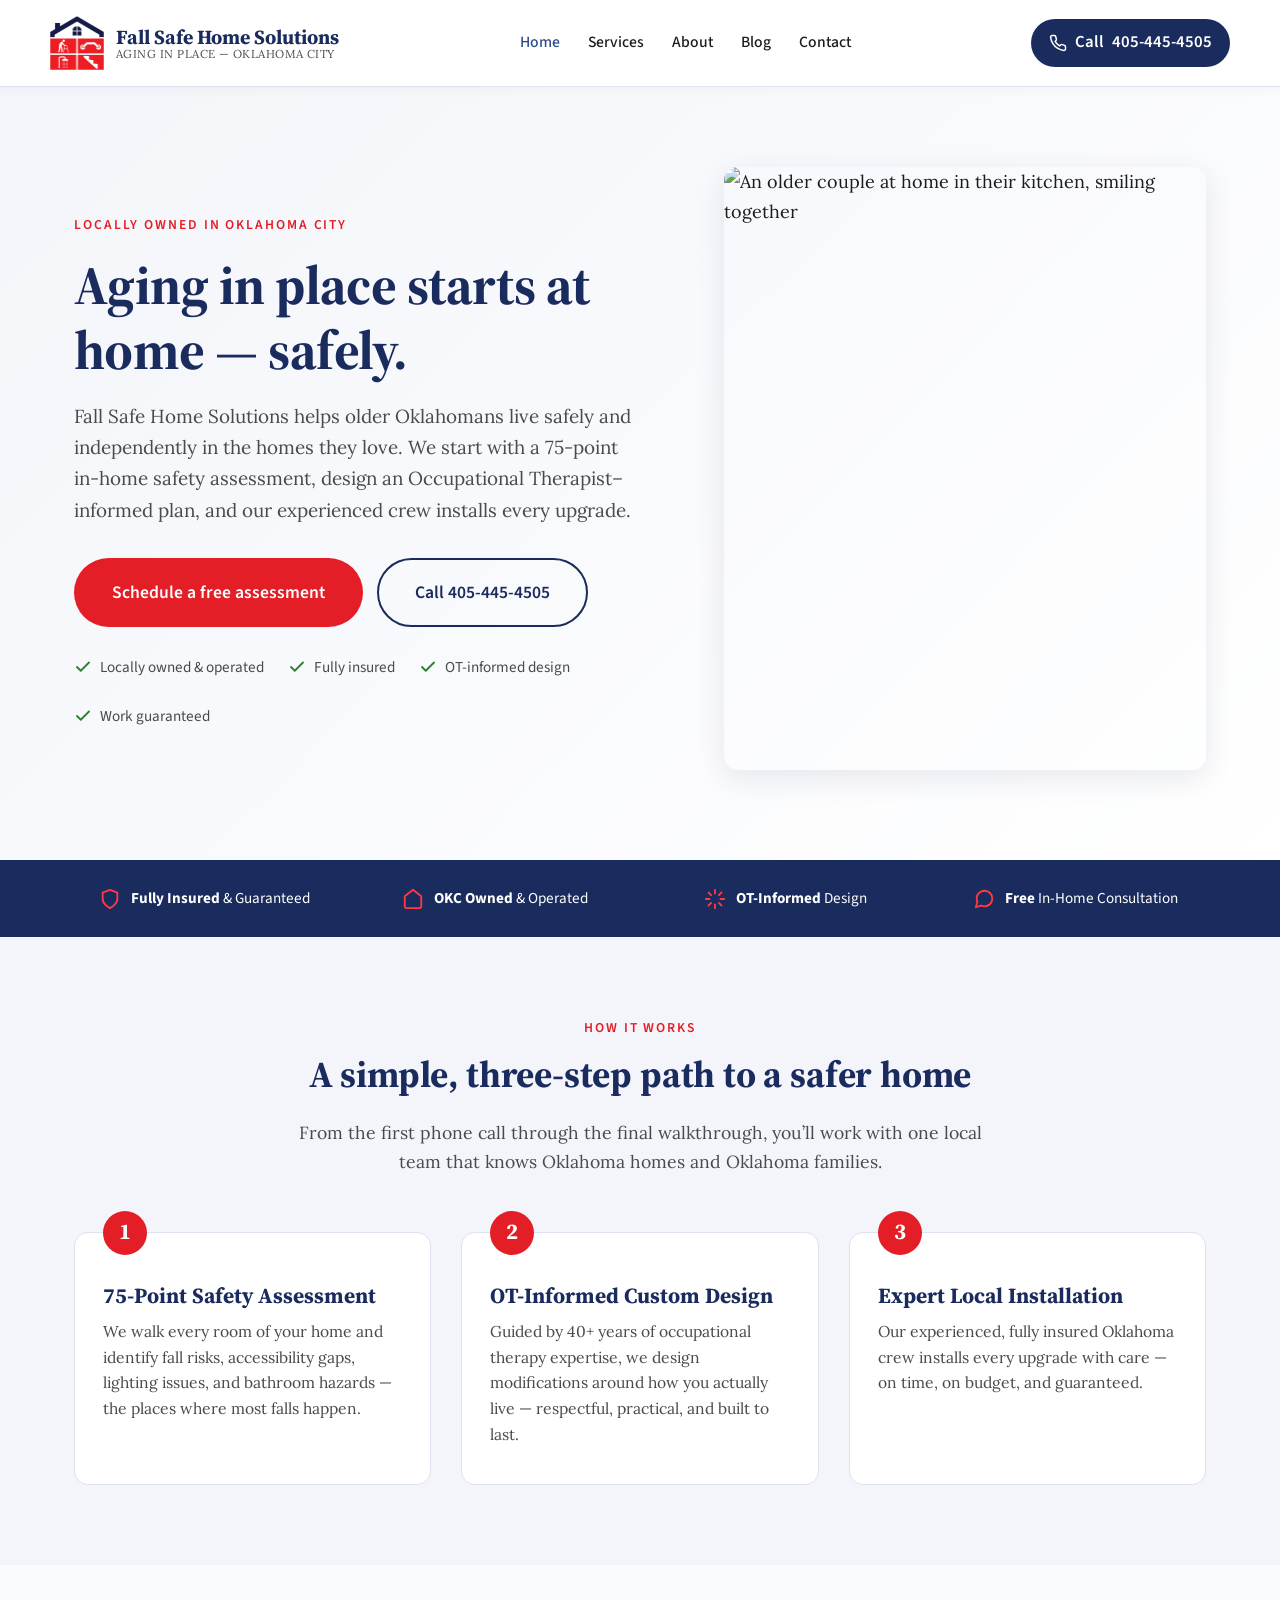
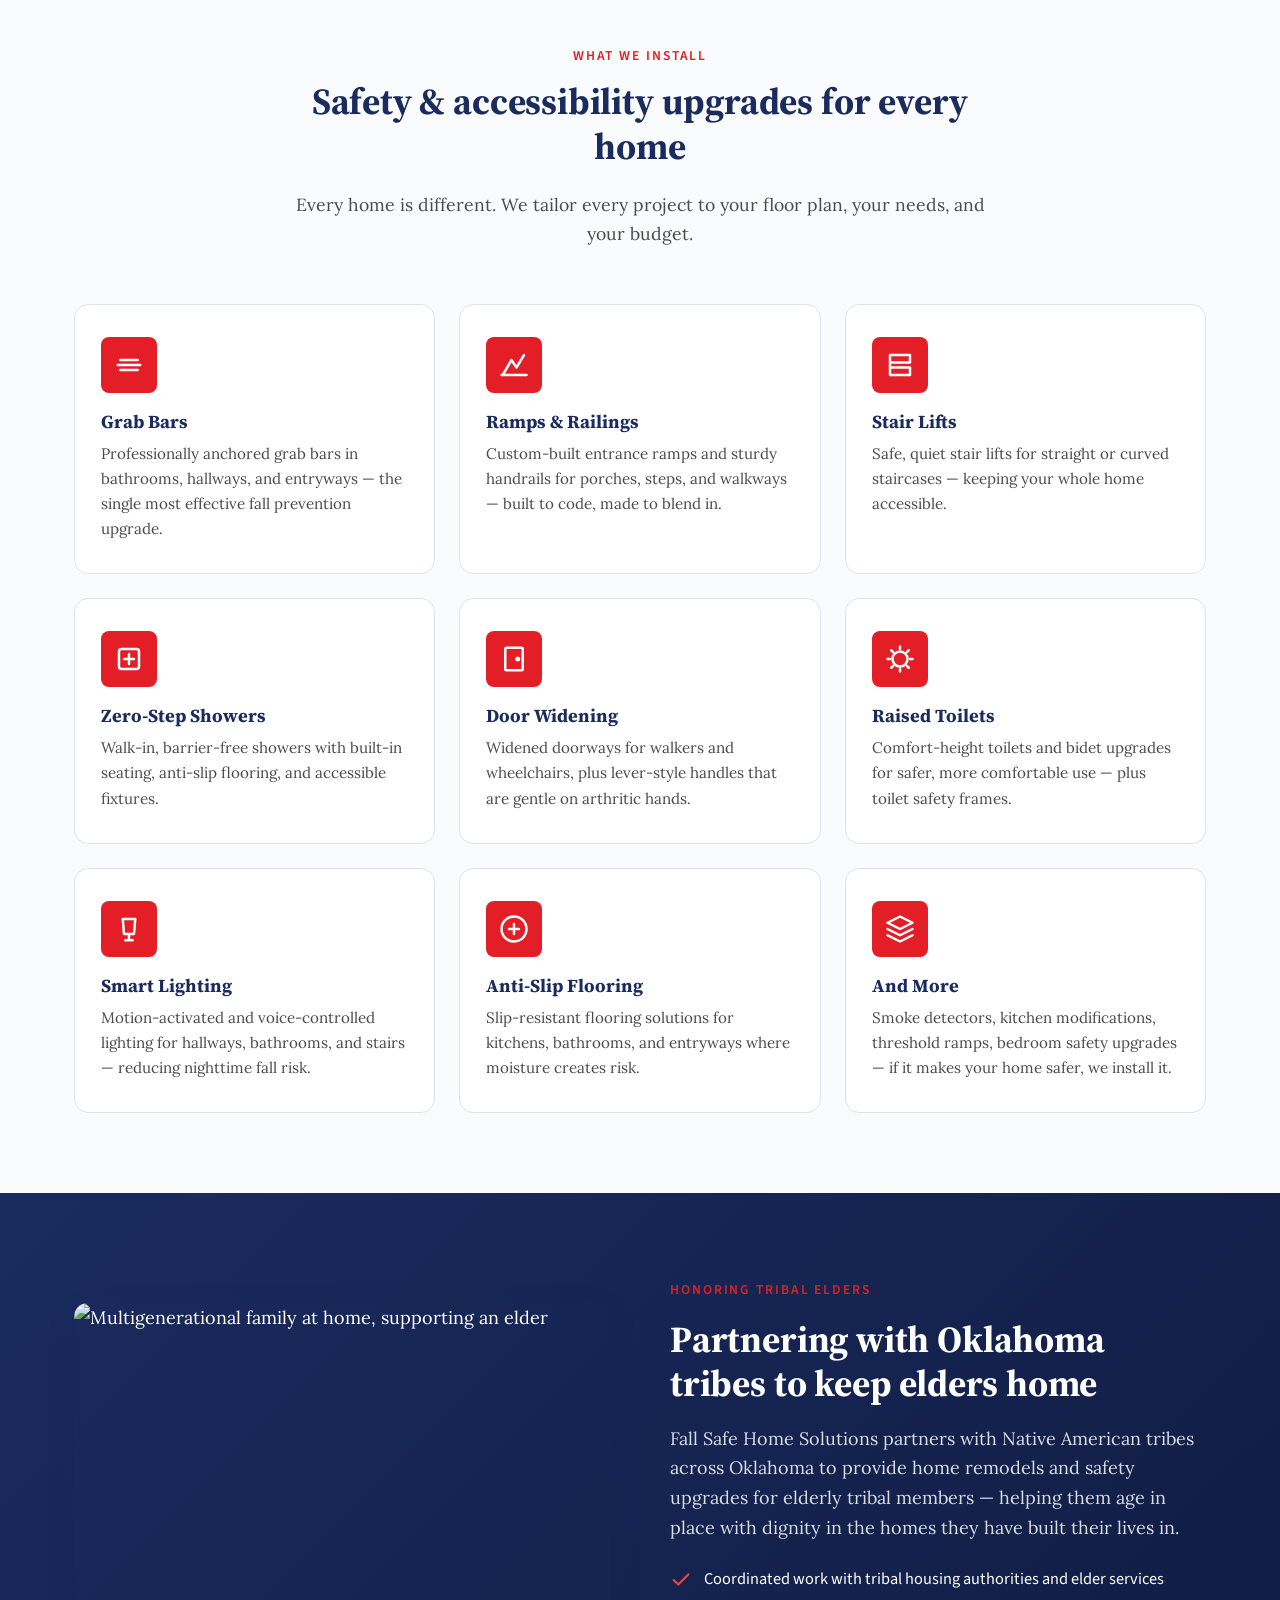
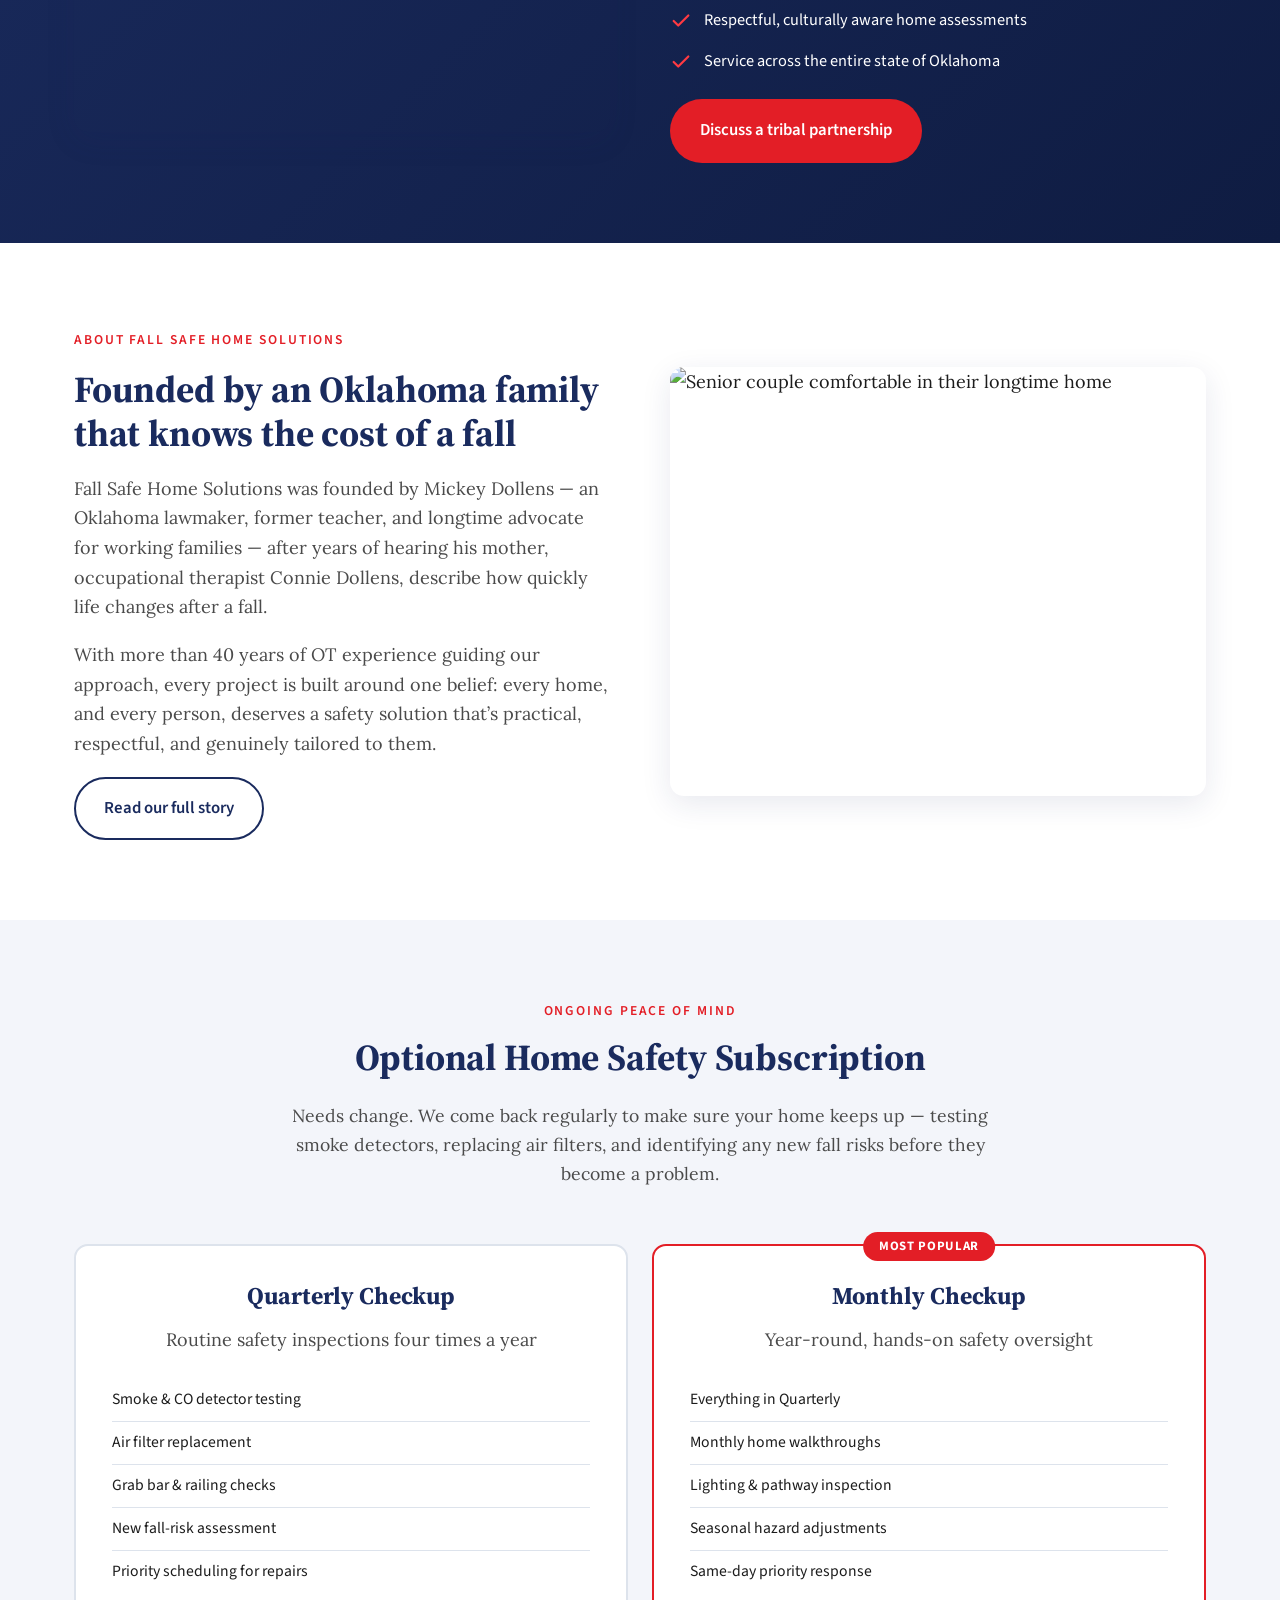
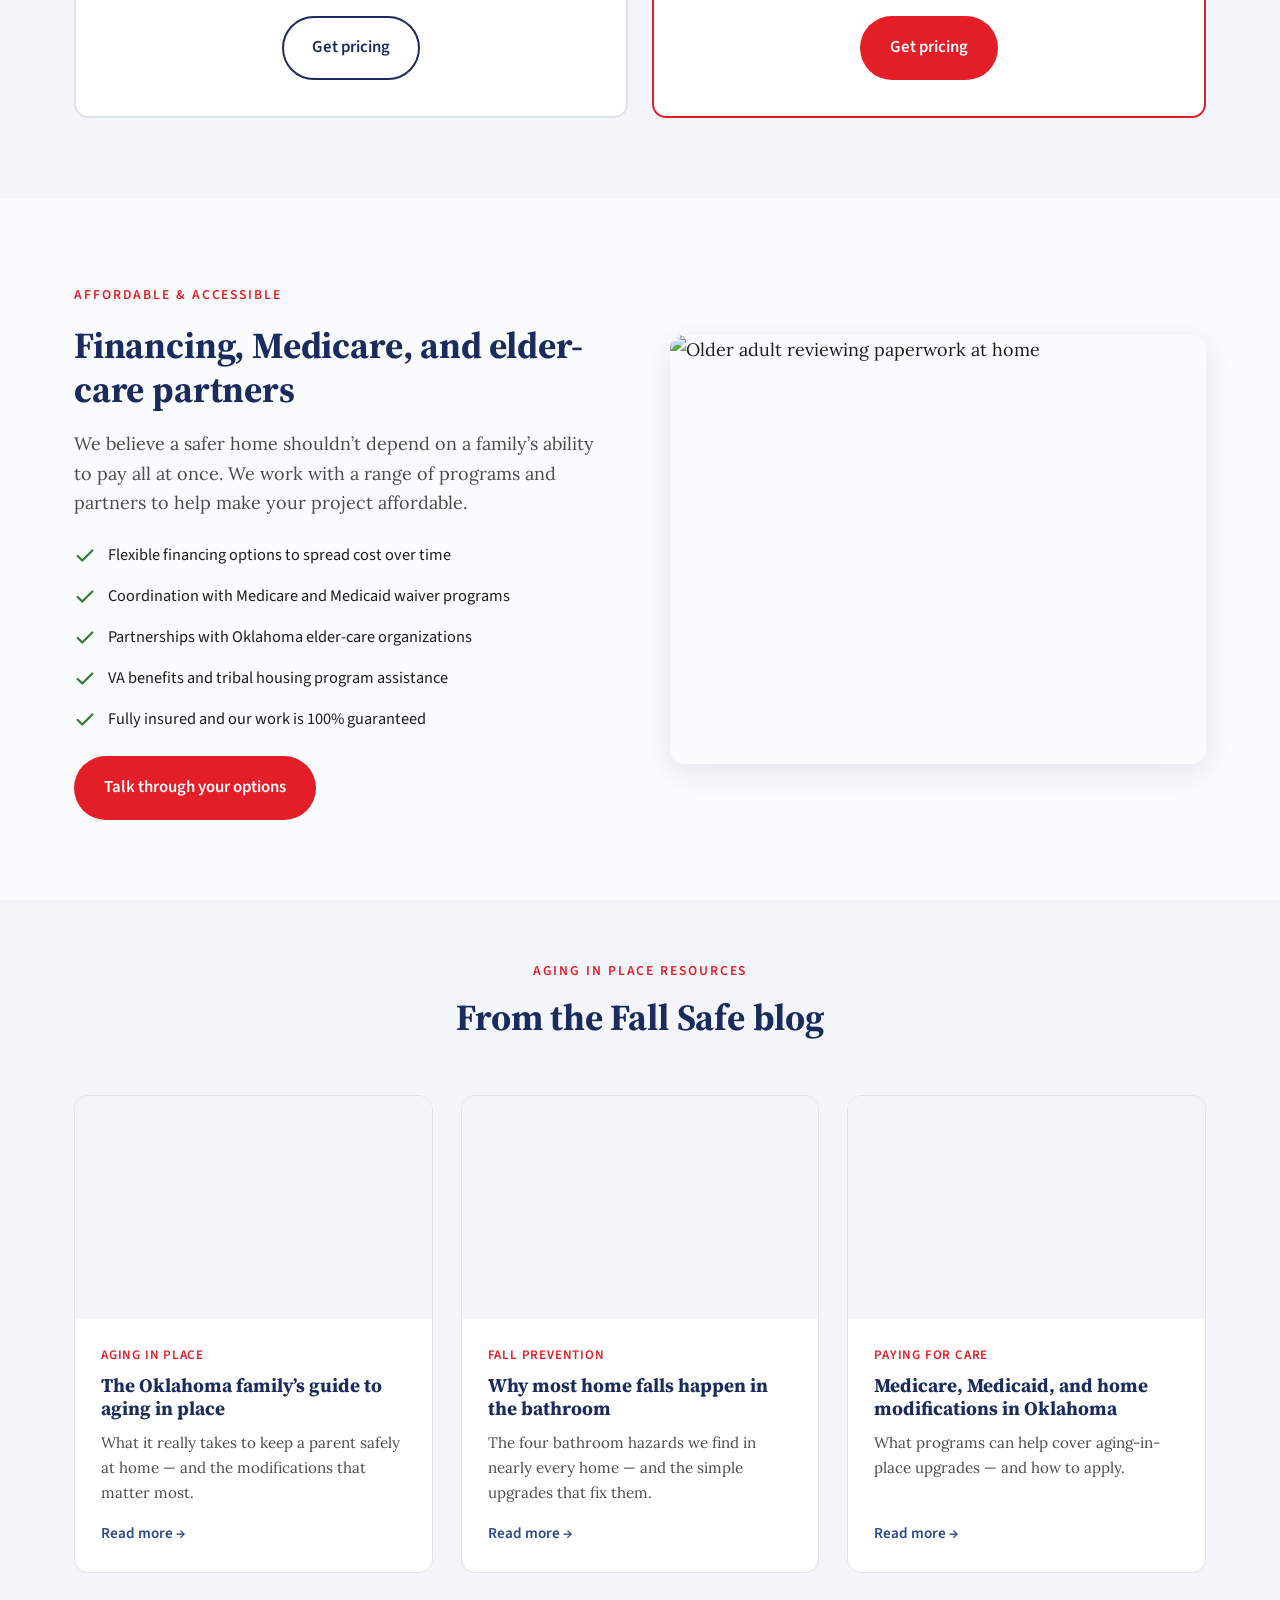
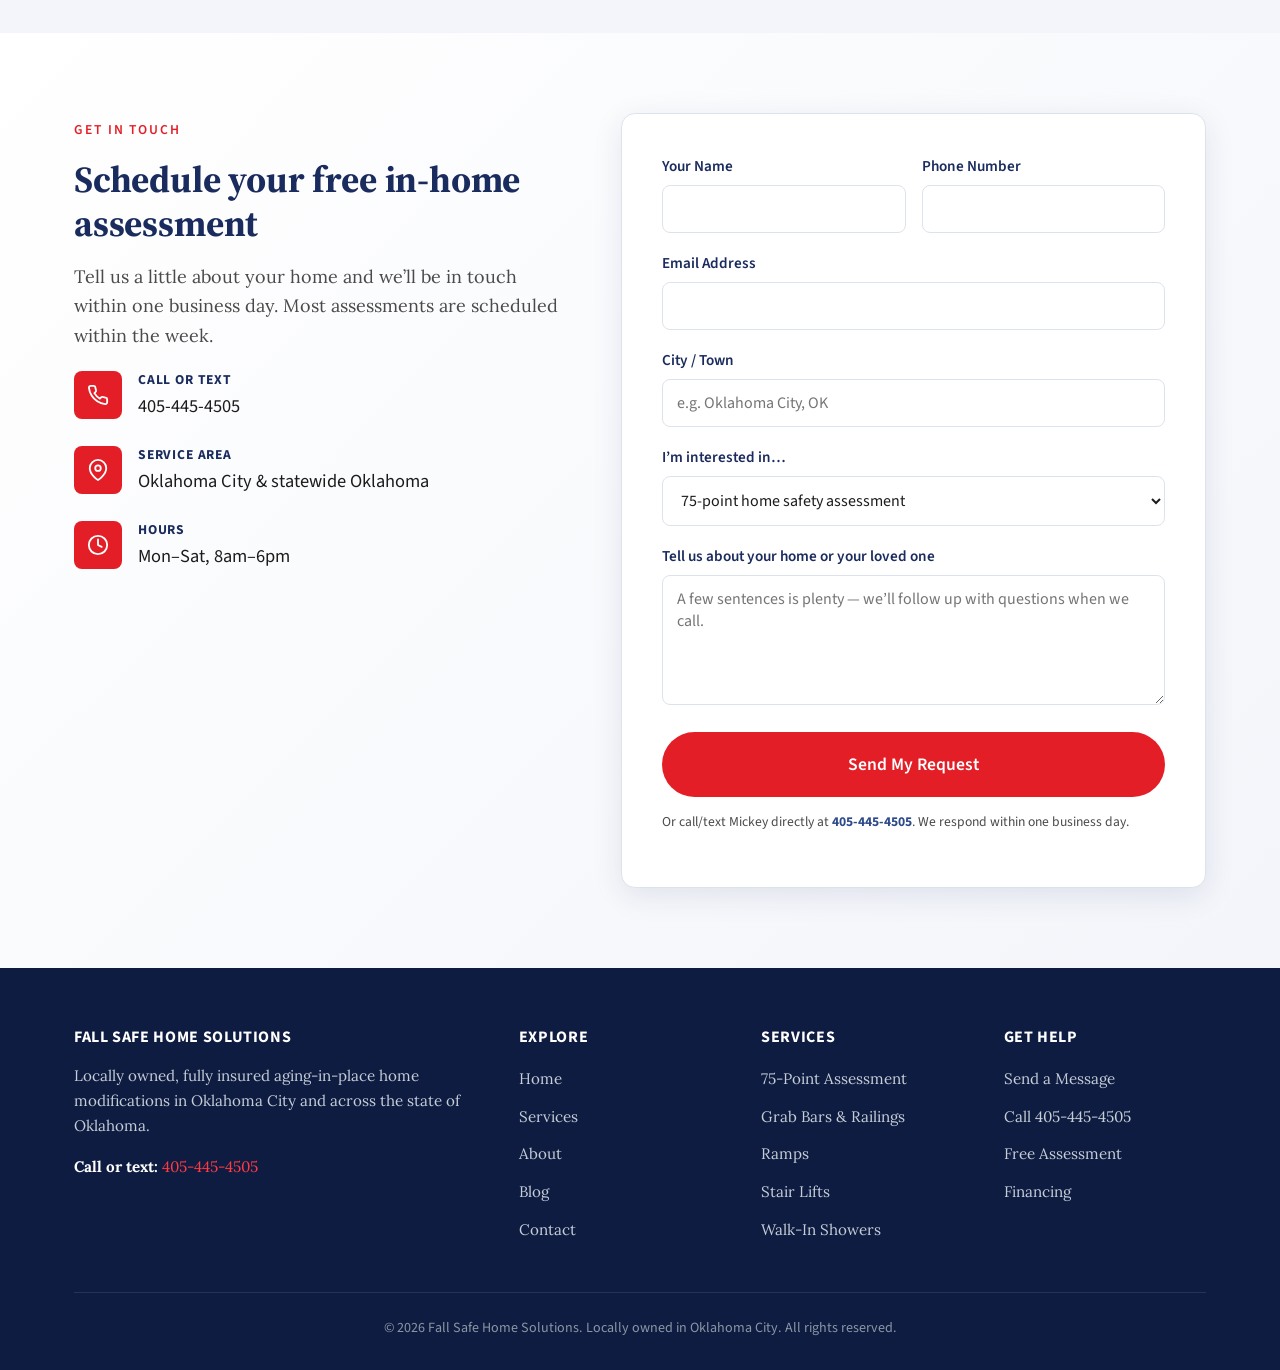
==== index.html @ 529b280f "Fix Home link navigation — use relative path so it works on GitHub Pages" ====
<!doctype html>
<html lang="en">
<head>
<meta charset="UTF-8" />
<meta name="viewport" content="width=device-width, initial-scale=1.0" />
<title>Fall Safe Home Solutions | Aging-in-Place Home Modifications in Oklahoma City</title>
<meta name="description" content="Locally owned, fully insured aging-in-place home modifications in Oklahoma City. 75-point safety assessments, OT-informed design, and expert installation of grab bars, ramps, stair lifts, and zero-step showers. Call 405-445-4505." />
<meta name="keywords" content="aging in place Oklahoma City, home modifications for seniors Oklahoma, fall prevention OKC, grab bars installation Oklahoma, accessibility remodeling, stair lift installation, zero-step shower, occupational therapist home assessment, senior home safety Oklahoma, tribal elder home modifications" />
<link rel="canonical" href="https://fallsafehomesolutions.com/" />

<!-- Open Graph -->
<meta property="og:type" content="website" />
<meta property="og:title" content="Fall Safe Home Solutions | Aging-in-Place Home Modifications in OKC" />
<meta property="og:description" content="Helping Oklahoma seniors live safely and independently in the homes they love. 75-point assessments, OT-informed design, expert installation. Call 405-445-4505." />
<meta property="og:url" content="https://fallsafehomesolutions.com/" />
<meta property="og:site_name" content="Fall Safe Home Solutions" />

<!-- Local Business schema for SEO -->
<script type="application/ld+json">
{
  "@context": "https://schema.org",
  "@type": "HomeAndConstructionBusiness",
  "name": "Fall Safe Home Solutions",
  "description": "Aging-in-place home modification and fall prevention specialists serving Oklahoma City and the entire state of Oklahoma. Locally owned and fully insured.",
  "url": "https://fallsafehomesolutions.com",
  "telephone": "+1-405-445-4505",
  "address": {
    "@type": "PostalAddress",
    "addressLocality": "Oklahoma City",
    "addressRegion": "OK",
    "addressCountry": "US"
  },
  "areaServed": {
    "@type": "State",
    "name": "Oklahoma"
  },
  "founder": {
    "@type": "Person",
    "name": "Mickey Dollens"
  },
  "priceRange": "$$",
  "serviceType": [
    "Aging-in-Place Home Modifications",
    "Fall Prevention",
    "Grab Bar Installation",
    "Wheelchair Ramps",
    "Stair Lift Installation",
    "Zero-Step Showers",
    "Door Widening",
    "Smart Home Lighting"
  ]
}
</script>

<link rel="preconnect" href="https://fonts.googleapis.com" />
<link rel="preconnect" href="https://fonts.gstatic.com" crossorigin />
<link href="https://fonts.googleapis.com/css2?family=Lora:wght@400;500;600&family=Source+Sans+3:wght@400;500;600;700&family=Source+Serif+4:wght@600;700&display=swap" rel="stylesheet" />
<link rel="stylesheet" href="styles.css" />
</head>
<body>
<a href="#main" class="skip-link">Skip to main content</a>

<!-- ============ HEADER ============ -->
<header class="site-header">
  <div class="container header-inner">
    <a href="index.html" class="logo" aria-label="Fall Safe Home Solutions home">
      <span class="logo-mark" aria-hidden="true">
        <img src="images/logo-mark.png" alt="Fall Safe Home Solutions" width="48" height="48">
      </span>
      <span class="logo-text">
        Fall Safe Home Solutions
        <small>Aging in Place &mdash; Oklahoma City</small>
      </span>
    </a>

    <button class="nav-toggle" aria-label="Open menu" aria-expanded="false">
      <span></span><span></span><span></span>
    </button>

    <nav class="main-nav" aria-label="Primary">
      <a href="index.html" class="active">Home</a>
      <a href="services.html">Services</a>
      <a href="about.html">About</a>
      <a href="blog.html">Blog</a>
      <a href="#contact">Contact</a>
    </nav>

    <a href="tel:+14054454505" class="header-phone" aria-label="Call 405-445-4505">
      <svg viewBox="0 0 24 24" fill="none" stroke="currentColor" stroke-width="2" stroke-linecap="round" stroke-linejoin="round" aria-hidden="true">
        <path d="M22 16.92v3a2 2 0 0 1-2.18 2 19.79 19.79 0 0 1-8.63-3.07 19.5 19.5 0 0 1-6-6A19.79 19.79 0 0 1 2.12 4.18 2 2 0 0 1 4.11 2h3a2 2 0 0 1 2 1.72c.13.96.36 1.9.7 2.81a2 2 0 0 1-.45 2.11L8.09 9.91a16 16 0 0 0 6 6l1.27-1.27a2 2 0 0 1 2.11-.45c.91.34 1.85.57 2.81.7A2 2 0 0 1 22 16.92z"/>
      </svg>
      <span>Call</span> 405-445-4505
    </a>
  </div>
</header>

<main id="main">

<!-- ============ HERO ============ -->
<section class="hero">
  <div class="container hero-grid">
    <div>
      <span class="hero-eyebrow">Locally owned in Oklahoma City</span>
      <h1>Aging in place starts at home &mdash; safely.</h1>
      <p class="hero-lede">
        Fall Safe Home Solutions helps older Oklahomans live safely and
        independently in the homes they love. We start with a 75-point
        in-home safety assessment, design an Occupational Therapist&ndash;informed
        plan, and our experienced crew installs every upgrade.
      </p>
      <div class="hero-cta">
        <a href="#contact" class="btn btn-primary btn-large">Schedule a free assessment</a>
        <a href="tel:+14054454505" class="btn btn-secondary btn-large">Call 405-445-4505</a>
      </div>
      <div class="hero-trust">
        <span><svg viewBox="0 0 24 24" fill="none" stroke="currentColor" stroke-width="2.4" stroke-linecap="round" stroke-linejoin="round"><polyline points="20 6 9 17 4 12"/></svg>Locally owned &amp; operated</span>
        <span><svg viewBox="0 0 24 24" fill="none" stroke="currentColor" stroke-width="2.4" stroke-linecap="round" stroke-linejoin="round"><polyline points="20 6 9 17 4 12"/></svg>Fully insured</span>
        <span><svg viewBox="0 0 24 24" fill="none" stroke="currentColor" stroke-width="2.4" stroke-linecap="round" stroke-linejoin="round"><polyline points="20 6 9 17 4 12"/></svg>OT-informed design</span>
        <span><svg viewBox="0 0 24 24" fill="none" stroke="currentColor" stroke-width="2.4" stroke-linecap="round" stroke-linejoin="round"><polyline points="20 6 9 17 4 12"/></svg>Work guaranteed</span>
      </div>
    </div>

    <div class="hero-image">
      <img src="https://images.pexels.com/photos/3768131/pexels-photo-3768131.jpeg?auto=compress&cs=tinysrgb&w=900" alt="An older couple at home in their kitchen, smiling together" loading="eager" />
    </div>
  </div>
</section>

<!-- ============ TRUST BAR ============ -->
<div class="trust-bar">
  <div class="container trust-bar-inner">
    <div class="trust-item">
      <svg viewBox="0 0 24 24" fill="none" stroke="currentColor" stroke-width="2" stroke-linecap="round" stroke-linejoin="round"><path d="M12 22s8-4 8-10V5l-8-3-8 3v7c0 6 8 10 8 10z"/></svg>
      <span><strong>Fully Insured</strong> &amp; Guaranteed</span>
    </div>
    <div class="trust-item">
      <svg viewBox="0 0 24 24" fill="none" stroke="currentColor" stroke-width="2" stroke-linecap="round" stroke-linejoin="round"><path d="M3 9l9-7 9 7v11a2 2 0 0 1-2 2H5a2 2 0 0 1-2-2z"/></svg>
      <span><strong>OKC Owned</strong> &amp; Operated</span>
    </div>
    <div class="trust-item">
      <svg viewBox="0 0 24 24" fill="none" stroke="currentColor" stroke-width="2" stroke-linecap="round" stroke-linejoin="round"><path d="M12 2v4M12 18v4M4.93 4.93l2.83 2.83M16.24 16.24l2.83 2.83M2 12h4M18 12h4M4.93 19.07l2.83-2.83M16.24 7.76l2.83-2.83"/></svg>
      <span><strong>OT-Informed</strong> Design</span>
    </div>
    <div class="trust-item">
      <svg viewBox="0 0 24 24" fill="none" stroke="currentColor" stroke-width="2" stroke-linecap="round" stroke-linejoin="round"><path d="M21 11.5a8.38 8.38 0 0 1-.9 3.8 8.5 8.5 0 0 1-7.6 4.7 8.38 8.38 0 0 1-3.8-.9L3 21l1.9-5.7a8.38 8.38 0 0 1-.9-3.8 8.5 8.5 0 0 1 4.7-7.6 8.38 8.38 0 0 1 3.8-.9h.5a8.48 8.48 0 0 1 8 8z"/></svg>
      <span><strong>Free</strong> In-Home Consultation</span>
    </div>
  </div>
</div>

<!-- ============ PROCESS ============ -->
<section class="process" id="process">
  <div class="container">
    <div class="section-heading">
      <span class="section-eyebrow">How It Works</span>
      <h2>A simple, three-step path to a safer home</h2>
      <p>From the first phone call through the final walkthrough, you&rsquo;ll work with one local team that knows Oklahoma homes and Oklahoma families.</p>
    </div>
    <div class="process-steps">
      <div class="step">
        <span class="step-num">1</span>
        <h3>75-Point Safety Assessment</h3>
        <p>We walk every room of your home and identify fall risks, accessibility gaps, lighting issues, and bathroom hazards &mdash; the places where most falls happen.</p>
      </div>
      <div class="step">
        <span class="step-num">2</span>
        <h3>OT-Informed Custom Design</h3>
        <p>Guided by 40+ years of occupational therapy expertise, we design modifications around how you actually live &mdash; respectful, practical, and built to last.</p>
      </div>
      <div class="step">
        <span class="step-num">3</span>
        <h3>Expert Local Installation</h3>
        <p>Our experienced, fully insured Oklahoma crew installs every upgrade with care &mdash; on time, on budget, and guaranteed.</p>
      </div>
    </div>
  </div>
</section>

<!-- ============ SERVICES ============ -->
<section id="services">
  <div class="container">
    <div class="section-heading">
      <span class="section-eyebrow">What We Install</span>
      <h2>Safety &amp; accessibility upgrades for every home</h2>
      <p>Every home is different. We tailor every project to your floor plan, your needs, and your budget.</p>
    </div>
    <div class="services-grid">
      <div class="service">
        <div class="service-icon"><svg viewBox="0 0 24 24" fill="none" stroke="currentColor" stroke-width="2" stroke-linecap="round" stroke-linejoin="round"><path d="M3 12h18M5 8h14M5 16h14"/></svg></div>
        <h3>Grab Bars</h3>
        <p>Professionally anchored grab bars in bathrooms, hallways, and entryways &mdash; the single most effective fall prevention upgrade.</p>
      </div>
      <div class="service">
        <div class="service-icon"><svg viewBox="0 0 24 24" fill="none" stroke="currentColor" stroke-width="2" stroke-linecap="round" stroke-linejoin="round"><path d="M2 20h20M3 20l7-12 4 6 6-10"/></svg></div>
        <h3>Ramps &amp; Railings</h3>
        <p>Custom-built entrance ramps and sturdy handrails for porches, steps, and walkways &mdash; built to code, made to blend in.</p>
      </div>
      <div class="service">
        <div class="service-icon"><svg viewBox="0 0 24 24" fill="none" stroke="currentColor" stroke-width="2" stroke-linecap="round" stroke-linejoin="round"><path d="M4 4h16v6H4zM4 14h16v6H4zM4 10v4"/></svg></div>
        <h3>Stair Lifts</h3>
        <p>Safe, quiet stair lifts for straight or curved staircases &mdash; keeping your whole home accessible.</p>
      </div>
      <div class="service">
        <div class="service-icon"><svg viewBox="0 0 24 24" fill="none" stroke="currentColor" stroke-width="2" stroke-linecap="round" stroke-linejoin="round"><rect x="4" y="4" width="16" height="16" rx="2"/><path d="M8 12h8M12 8v8"/></svg></div>
        <h3>Zero-Step Showers</h3>
        <p>Walk-in, barrier-free showers with built-in seating, anti-slip flooring, and accessible fixtures.</p>
      </div>
      <div class="service">
        <div class="service-icon"><svg viewBox="0 0 24 24" fill="none" stroke="currentColor" stroke-width="2" stroke-linecap="round" stroke-linejoin="round"><rect x="5" y="3" width="14" height="18" rx="1"/><circle cx="15" cy="12" r="1"/></svg></div>
        <h3>Door Widening</h3>
        <p>Widened doorways for walkers and wheelchairs, plus lever-style handles that are gentle on arthritic hands.</p>
      </div>
      <div class="service">
        <div class="service-icon"><svg viewBox="0 0 24 24" fill="none" stroke="currentColor" stroke-width="2" stroke-linecap="round" stroke-linejoin="round"><circle cx="12" cy="12" r="6"/><path d="M12 2v2M12 20v2M2 12h2M20 12h2M5 5l1.5 1.5M17.5 17.5L19 19M5 19l1.5-1.5M17.5 6.5L19 5"/></svg></div>
        <h3>Raised Toilets</h3>
        <p>Comfort-height toilets and bidet upgrades for safer, more comfortable use &mdash; plus toilet safety frames.</p>
      </div>
      <div class="service">
        <div class="service-icon"><svg viewBox="0 0 24 24" fill="none" stroke="currentColor" stroke-width="2" stroke-linecap="round" stroke-linejoin="round"><path d="M9 21h6M12 17v4M7 4h10l-1 12H8z"/></svg></div>
        <h3>Smart Lighting</h3>
        <p>Motion-activated and voice-controlled lighting for hallways, bathrooms, and stairs &mdash; reducing nighttime fall risk.</p>
      </div>
      <div class="service">
        <div class="service-icon"><svg viewBox="0 0 24 24" fill="none" stroke="currentColor" stroke-width="2" stroke-linecap="round" stroke-linejoin="round"><circle cx="12" cy="12" r="10"/><path d="M8 12h8M12 8v8"/></svg></div>
        <h3>Anti-Slip Flooring</h3>
        <p>Slip-resistant flooring solutions for kitchens, bathrooms, and entryways where moisture creates risk.</p>
      </div>
      <div class="service">
        <div class="service-icon"><svg viewBox="0 0 24 24" fill="none" stroke="currentColor" stroke-width="2" stroke-linecap="round" stroke-linejoin="round"><path d="M12 2L2 7l10 5 10-5-10-5zM2 17l10 5 10-5M2 12l10 5 10-5"/></svg></div>
        <h3>And More</h3>
        <p>Smoke detectors, kitchen modifications, threshold ramps, bedroom safety upgrades &mdash; if it makes your home safer, we install it.</p>
      </div>
    </div>
  </div>
</section>

<!-- ============ TRIBAL PARTNERSHIP ============ -->
<section class="tribal">
  <div class="container split">
    <div class="split-image">
      <img src="https://images.pexels.com/photos/7551723/pexels-photo-7551723.jpeg?auto=compress&cs=tinysrgb&w=900" alt="Multigenerational family at home, supporting an elder" loading="lazy" />
    </div>
    <div class="split-content">
      <span class="hero-eyebrow">Honoring Tribal Elders</span>
      <h2>Partnering with Oklahoma tribes to keep elders home</h2>
      <p>Fall Safe Home Solutions partners with Native American tribes across Oklahoma to provide home remodels and safety upgrades for elderly tribal members &mdash; helping them age in place with dignity in the homes they have built their lives in.</p>
      <ul class="feature-list">
        <li><svg viewBox="0 0 24 24" fill="none" stroke="currentColor" stroke-width="2.4" stroke-linecap="round" stroke-linejoin="round"><polyline points="20 6 9 17 4 12"/></svg>Coordinated work with tribal housing authorities and elder services</li>
        <li><svg viewBox="0 0 24 24" fill="none" stroke="currentColor" stroke-width="2.4" stroke-linecap="round" stroke-linejoin="round"><polyline points="20 6 9 17 4 12"/></svg>Respectful, culturally aware home assessments</li>
        <li><svg viewBox="0 0 24 24" fill="none" stroke="currentColor" stroke-width="2.4" stroke-linecap="round" stroke-linejoin="round"><polyline points="20 6 9 17 4 12"/></svg>Service across the entire state of Oklahoma</li>
      </ul>
      <a href="#contact" class="btn btn-primary">Discuss a tribal partnership</a>
    </div>
  </div>
</section>

<!-- ============ ABOUT TEASER ============ -->
<section class="about-teaser">
  <div class="container split reverse">
    <div class="split-image">
      <img src="https://images.pexels.com/photos/3768114/pexels-photo-3768114.jpeg?auto=compress&cs=tinysrgb&w=900" alt="Senior couple comfortable in their longtime home" loading="lazy" />
    </div>
    <div class="split-content">
      <span class="hero-eyebrow">About Fall Safe Home Solutions</span>
      <h2>Founded by an Oklahoma family that knows the cost of a fall</h2>
      <p>Fall Safe Home Solutions was founded by Mickey Dollens &mdash; an Oklahoma lawmaker, former teacher, and longtime advocate for working families &mdash; after years of hearing his mother, occupational therapist Connie Dollens, describe how quickly life changes after a fall.</p>
      <p>With more than 40 years of OT experience guiding our approach, every project is built around one belief: every home, and every person, deserves a safety solution that&rsquo;s practical, respectful, and genuinely tailored to them.</p>
      <a href="about.html" class="btn btn-secondary">Read our full story</a>
    </div>
  </div>
</section>

<!-- ============ SUBSCRIPTION ============ -->
<section class="subscription">
  <div class="container">
    <div class="section-heading">
      <span class="section-eyebrow">Ongoing Peace of Mind</span>
      <h2>Optional Home Safety Subscription</h2>
      <p>Needs change. We come back regularly to make sure your home keeps up &mdash; testing smoke detectors, replacing air filters, and identifying any new fall risks before they become a problem.</p>
    </div>
    <div class="sub-grid">
      <div class="sub-card">
        <h3>Quarterly Checkup</h3>
        <p>Routine safety inspections four times a year</p>
        <ul>
          <li>Smoke &amp; CO detector testing</li>
          <li>Air filter replacement</li>
          <li>Grab bar &amp; railing checks</li>
          <li>New fall-risk assessment</li>
          <li>Priority scheduling for repairs</li>
        </ul>
        <a href="#contact" class="btn btn-secondary">Get pricing</a>
      </div>
      <div class="sub-card featured">
        <h3>Monthly Checkup</h3>
        <p>Year-round, hands-on safety oversight</p>
        <ul>
          <li>Everything in Quarterly</li>
          <li>Monthly home walkthroughs</li>
          <li>Lighting &amp; pathway inspection</li>
          <li>Seasonal hazard adjustments</li>
          <li>Same-day priority response</li>
        </ul>
        <a href="#contact" class="btn btn-primary">Get pricing</a>
      </div>
    </div>
  </div>
</section>

<!-- ============ WHY US / FINANCING ============ -->
<section>
  <div class="container split">
    <div class="split-content">
      <span class="hero-eyebrow">Affordable &amp; Accessible</span>
      <h2>Financing, Medicare, and elder-care partners</h2>
      <p>We believe a safer home shouldn&rsquo;t depend on a family&rsquo;s ability to pay all at once. We work with a range of programs and partners to help make your project affordable.</p>
      <ul class="feature-list">
        <li><svg viewBox="0 0 24 24" fill="none" stroke="currentColor" stroke-width="2.4" stroke-linecap="round" stroke-linejoin="round"><polyline points="20 6 9 17 4 12"/></svg>Flexible financing options to spread cost over time</li>
        <li><svg viewBox="0 0 24 24" fill="none" stroke="currentColor" stroke-width="2.4" stroke-linecap="round" stroke-linejoin="round"><polyline points="20 6 9 17 4 12"/></svg>Coordination with Medicare and Medicaid waiver programs</li>
        <li><svg viewBox="0 0 24 24" fill="none" stroke="currentColor" stroke-width="2.4" stroke-linecap="round" stroke-linejoin="round"><polyline points="20 6 9 17 4 12"/></svg>Partnerships with Oklahoma elder-care organizations</li>
        <li><svg viewBox="0 0 24 24" fill="none" stroke="currentColor" stroke-width="2.4" stroke-linecap="round" stroke-linejoin="round"><polyline points="20 6 9 17 4 12"/></svg>VA benefits and tribal housing program assistance</li>
        <li><svg viewBox="0 0 24 24" fill="none" stroke="currentColor" stroke-width="2.4" stroke-linecap="round" stroke-linejoin="round"><polyline points="20 6 9 17 4 12"/></svg>Fully insured and our work is 100% guaranteed</li>
      </ul>
      <a href="#contact" class="btn btn-primary">Talk through your options</a>
    </div>
    <div class="split-image">
      <img src="https://images.pexels.com/photos/7330168/pexels-photo-7330168.jpeg?auto=compress&cs=tinysrgb&w=900" alt="Older adult reviewing paperwork at home" loading="lazy" />
    </div>
  </div>
</section>

<!-- ============ BLOG TEASER ============ -->
<section class="tight" style="background: var(--sand);">
  <div class="container">
    <div class="section-heading">
      <span class="section-eyebrow">Aging in Place Resources</span>
      <h2>From the Fall Safe blog</h2>
    </div>
    <div class="blog-teaser-grid">
      <a href="blog/aging-in-place-oklahoma.html" class="blog-card">
        <div class="blog-card-img" style="background-image: url('https://images.pexels.com/photos/3768913/pexels-photo-3768913.jpeg?auto=compress&cs=tinysrgb&w=900');"></div>
        <div class="blog-card-body">
          <span class="blog-card-meta">Aging in Place</span>
          <h3>The Oklahoma family&rsquo;s guide to aging in place</h3>
          <p>What it really takes to keep a parent safely at home &mdash; and the modifications that matter most.</p>
          <span class="read-more">Read more &rarr;</span>
        </div>
      </a>
      <a href="blog/bathroom-fall-prevention.html" class="blog-card">
        <div class="blog-card-img" style="background-image: url('https://images.pexels.com/photos/7330172/pexels-photo-7330172.jpeg?auto=compress&cs=tinysrgb&w=900');"></div>
        <div class="blog-card-body">
          <span class="blog-card-meta">Fall Prevention</span>
          <h3>Why most home falls happen in the bathroom</h3>
          <p>The four bathroom hazards we find in nearly every home &mdash; and the simple upgrades that fix them.</p>
          <span class="read-more">Read more &rarr;</span>
        </div>
      </a>
      <a href="blog/medicare-home-modifications.html" class="blog-card">
        <div class="blog-card-img" style="background-image: url('https://images.pexels.com/photos/4101137/pexels-photo-4101137.jpeg?auto=compress&cs=tinysrgb&w=900');"></div>
        <div class="blog-card-body">
          <span class="blog-card-meta">Paying for Care</span>
          <h3>Medicare, Medicaid, and home modifications in Oklahoma</h3>
          <p>What programs can help cover aging-in-place upgrades &mdash; and how to apply.</p>
          <span class="read-more">Read more &rarr;</span>
        </div>
      </a>
    </div>
  </div>
</section>

<!-- ============ CONTACT ============ -->
<section class="contact" id="contact">
  <div class="container contact-grid">
    <div class="contact-info">
      <span class="hero-eyebrow">Get In Touch</span>
      <h2>Schedule your free in-home assessment</h2>
      <p>Tell us a little about your home and we&rsquo;ll be in touch within one business day. Most assessments are scheduled within the week.</p>

      <div class="contact-detail">
        <span class="icon-circle"><svg viewBox="0 0 24 24" fill="none" stroke="currentColor" stroke-width="2" stroke-linecap="round" stroke-linejoin="round"><path d="M22 16.92v3a2 2 0 0 1-2.18 2 19.79 19.79 0 0 1-8.63-3.07 19.5 19.5 0 0 1-6-6A19.79 19.79 0 0 1 2.12 4.18 2 2 0 0 1 4.11 2h3a2 2 0 0 1 2 1.72c.13.96.36 1.9.7 2.81a2 2 0 0 1-.45 2.11L8.09 9.91a16 16 0 0 0 6 6l1.27-1.27a2 2 0 0 1 2.11-.45c.91.34 1.85.57 2.81.7A2 2 0 0 1 22 16.92z"/></svg></span>
        <div>
          <strong>Call or Text</strong>
          <a href="tel:+14054454505">405-445-4505</a>
        </div>
      </div>

      <div class="contact-detail">
        <span class="icon-circle"><svg viewBox="0 0 24 24" fill="none" stroke="currentColor" stroke-width="2" stroke-linecap="round" stroke-linejoin="round"><path d="M21 10c0 7-9 13-9 13s-9-6-9-13a9 9 0 0 1 18 0z"/><circle cx="12" cy="10" r="3"/></svg></span>
        <div>
          <strong>Service Area</strong>
          <span>Oklahoma City &amp; statewide Oklahoma</span>
        </div>
      </div>

      <div class="contact-detail">
        <span class="icon-circle"><svg viewBox="0 0 24 24" fill="none" stroke="currentColor" stroke-width="2" stroke-linecap="round" stroke-linejoin="round"><circle cx="12" cy="12" r="10"/><polyline points="12 6 12 12 16 14"/></svg></span>
        <div>
          <strong>Hours</strong>
          <span>Mon&ndash;Sat, 8am&ndash;6pm</span>
        </div>
      </div>
    </div>

    <form class="contact-form" action="https://formsubmit.co/mickeydollens@gmail.com" method="POST">
      <input type="hidden" name="_subject" value="New Fall Safe Home Solutions inquiry" />
      <input type="hidden" name="_template" value="table" />
      <input type="hidden" name="_captcha" value="true" />
      <input type="hidden" name="_next" value="https://fallsafehomesolutions.com/thank-you.html" />
      <input type="text" name="_honey" style="display:none" />

      <div class="form-row">
        <div class="form-field">
          <label for="name">Your Name</label>
          <input type="text" id="name" name="name" required />
        </div>
        <div class="form-field">
          <label for="phone">Phone Number</label>
          <input type="tel" id="phone" name="phone" required />
        </div>
      </div>
      <div class="form-field">
        <label for="email">Email Address</label>
        <input type="email" id="email" name="email" required />
      </div>
      <div class="form-field">
        <label for="city">City / Town</label>
        <input type="text" id="city" name="city" placeholder="e.g. Oklahoma City, OK" />
      </div>
      <div class="form-field">
        <label for="interest">I&rsquo;m interested in&hellip;</label>
        <select id="interest" name="interest">
          <option>75-point home safety assessment</option>
          <option>Bathroom modifications (grab bars, walk-in shower)</option>
          <option>Ramps and railings</option>
          <option>Stair lift</option>
          <option>Door widening</option>
          <option>Subscription safety checkups</option>
          <option>Tribal housing partnership</option>
          <option>Something else</option>
        </select>
      </div>
      <div class="form-field">
        <label for="message">Tell us about your home or your loved one</label>
        <textarea id="message" name="message" placeholder="A few sentences is plenty &mdash; we&rsquo;ll follow up with questions when we call."></textarea>
      </div>
      <button type="submit" class="btn btn-primary btn-large" style="width:100%">Send My Request</button>
      <p class="form-note">Or call/text Mickey directly at <strong><a href="tel:+14054454505">405-445-4505</a></strong>. We respond within one business day.</p>
    </form>
  </div>
</section>

</main>

<!-- ============ FOOTER ============ -->
<footer class="site-footer">
  <div class="container">
    <div class="footer-grid">
      <div>
        <h4>Fall Safe Home Solutions</h4>
        <p>Locally owned, fully insured aging-in-place home modifications in Oklahoma City and across the state of Oklahoma.</p>
        <p><strong style="color:#fff">Call or text:</strong> <a href="tel:+14054454505" style="color:var(--red-light)">405-445-4505</a></p>
      </div>
      <div>
        <h4>Explore</h4>
        <ul>
          <li><a href="index.html">Home</a></li>
          <li><a href="services.html">Services</a></li>
          <li><a href="about.html">About</a></li>
          <li><a href="blog.html">Blog</a></li>
          <li><a href="#contact">Contact</a></li>
        </ul>
      </div>
      <div>
        <h4>Services</h4>
        <ul>
          <li><a href="services.html#assessment">75-Point Assessment</a></li>
          <li><a href="services.html#grab-bars">Grab Bars &amp; Railings</a></li>
          <li><a href="services.html#ramps">Ramps</a></li>
          <li><a href="services.html#stair-lifts">Stair Lifts</a></li>
          <li><a href="services.html#walk-in-showers">Walk-In Showers</a></li>
        </ul>
      </div>
      <div>
        <h4>Get Help</h4>
        <ul>
          <li><a href="#contact">Send a Message</a></li>
          <li><a href="tel:+14054454505">Call 405-445-4505</a></li>
          <li><a href="#contact">Free Assessment</a></li>
          <li><a href="services.html#financing">Financing</a></li>
        </ul>
      </div>
    </div>
    <div class="footer-bottom">
      &copy; <span id="year"></span> Fall Safe Home Solutions. Locally owned in Oklahoma City. All rights reserved.
    </div>
  </div>
</footer>

<script>document.getElementById('year').textContent = new Date().getFullYear();</script>
<script src="script.js"></script>
</body>
</html>
---- styles.css ----
/* Fall Safe Home Solutions — Stylesheet
   Color palette designed for older-adult audience: high contrast, warm,
   accessible. Body type is sized up for readability. */

:root {
  --navy: #1a2b5e;
  --navy-dark: #0f1c42;
  --teal: #2d4a8a;
  --red: #e31e26;
  --red-dark: #b3151c;
  --red-light: #ff3a42;
  --cream: #ffffff;
  --sand: #f3f5fa;
  --ink: #1c1c1c;
  --ink-soft: #4a4a4a;
  --line: #dde3ec;
  --green: #2e7d32;
  --shadow: 0 8px 30px rgba(26, 43, 94, 0.10);
  --radius: 14px;
}

* { box-sizing: border-box; }

html { scroll-behavior: smooth; }

[id] { scroll-margin-top: 90px; }
.anchor-stub { display: block; height: 0; visibility: hidden; }

body {
  margin: 0;
  font-family: "Lora", Georgia, "Times New Roman", serif;
  font-size: 18px;
  line-height: 1.65;
  color: var(--ink);
  background: #fafbfd;
  -webkit-font-smoothing: antialiased;
}

h1, h2, h3, h4 {
  font-family: "Source Serif 4", "Lora", Georgia, serif;
  font-weight: 700;
  color: var(--navy);
  line-height: 1.2;
  margin: 0 0 0.6em;
}

h1 { font-size: clamp(2rem, 4.4vw, 3.4rem); letter-spacing: -0.01em; }
h2 { font-size: clamp(1.6rem, 3vw, 2.3rem); letter-spacing: -0.005em; }
h3 { font-size: 1.35rem; }

p { margin: 0 0 1em; color: var(--ink-soft); }

a { color: var(--teal); text-decoration: none; }
a:hover { text-decoration: underline; }

img { max-width: 100%; display: block; }

.container {
  width: 100%;
  max-width: 1180px;
  margin: 0 auto;
  padding: 0 24px;
}

/* ========== HEADER ========== */
.site-header {
  background: var(--cream);
  border-bottom: 1px solid var(--line);
  position: sticky;
  top: 0;
  z-index: 100;
  box-shadow: 0 2px 12px rgba(20, 40, 58, 0.04);
}

.header-inner {
  display: flex;
  align-items: center;
  justify-content: space-between;
  padding: 16px 0;
  gap: 24px;
}

.logo {
  display: flex;
  align-items: center;
  gap: 12px;
  font-family: "Source Serif 4", serif;
  font-weight: 700;
  font-size: 1.25rem;
  color: var(--navy);
  text-decoration: none;
  line-height: 1.1;
}
.logo:hover { text-decoration: none; }

.logo-mark {
  width: 54px;
  height: 54px;
  display: grid;
  place-items: center;
  flex-shrink: 0;
}
.logo-mark svg,
.logo-mark img {
  width: 54px;
  height: 54px;
  display: block;
  object-fit: contain;
}

.logo-text small {
  display: block;
  font-family: "Lora", serif;
  font-size: 0.72rem;
  font-weight: 400;
  color: var(--ink-soft);
  letter-spacing: 0.04em;
  text-transform: uppercase;
}

.main-nav {
  display: flex;
  align-items: center;
  gap: 28px;
}

.main-nav a {
  font-family: "Source Sans 3", "Source Sans Pro", system-ui, sans-serif;
  font-size: 0.98rem;
  color: var(--ink);
  font-weight: 500;
}
.main-nav a:hover { color: var(--teal); text-decoration: none; }
.main-nav a.active { color: var(--teal); }

.header-phone {
  display: inline-flex;
  align-items: center;
  gap: 8px;
  background: var(--navy);
  color: #fff !important;
  padding: 10px 18px;
  border-radius: 999px;
  font-weight: 600;
  font-family: "Source Sans 3", system-ui, sans-serif;
  font-size: 1.05rem;
}
.header-phone:hover { background: var(--teal); text-decoration: none; }
.header-phone svg { width: 18px; height: 18px; }

.nav-toggle {
  display: none;
  background: none;
  border: none;
  cursor: pointer;
  padding: 8px;
}
.nav-toggle span {
  display: block;
  width: 26px;
  height: 3px;
  background: var(--navy);
  margin: 5px 0;
  border-radius: 2px;
  transition: 0.2s;
}

/* ========== HERO ========== */
.hero {
  background: linear-gradient(135deg, var(--sand) 0%, var(--cream) 100%);
  padding: 80px 0 90px;
  position: relative;
  overflow: hidden;
}

.hero-grid {
  display: grid;
  grid-template-columns: 1.1fr 0.9fr;
  gap: 60px;
  align-items: center;
}

.hero-eyebrow {
  display: inline-block;
  font-family: "Source Sans 3", system-ui, sans-serif;
  font-size: 0.85rem;
  letter-spacing: 0.14em;
  text-transform: uppercase;
  color: var(--red);
  font-weight: 600;
  margin-bottom: 16px;
}

.hero h1 {
  margin-bottom: 18px;
}

.hero-lede {
  font-size: 1.18rem;
  color: var(--ink-soft);
  margin-bottom: 32px;
  max-width: 560px;
}

.hero-cta {
  display: flex;
  flex-wrap: wrap;
  gap: 14px;
  margin-bottom: 28px;
}

.btn {
  display: inline-flex;
  align-items: center;
  justify-content: center;
  gap: 10px;
  padding: 16px 28px;
  border-radius: 999px;
  font-family: "Source Sans 3", system-ui, sans-serif;
  font-weight: 600;
  font-size: 1.05rem;
  border: 2px solid transparent;
  cursor: pointer;
  transition: 0.2s;
  text-decoration: none;
}

.btn-primary {
  background: var(--red);
  color: #fff;
}
.btn-primary:hover { background: var(--red-dark); text-decoration: none; }

.btn-secondary {
  background: transparent;
  color: var(--navy);
  border-color: var(--navy);
}
.btn-secondary:hover { background: var(--navy); color: #fff; text-decoration: none; }

.btn-large { padding: 18px 36px; font-size: 1.1rem; }

.hero-trust {
  display: flex;
  flex-wrap: wrap;
  gap: 24px;
  font-family: "Source Sans 3", system-ui, sans-serif;
  font-size: 0.95rem;
  color: var(--ink-soft);
}
.hero-trust span {
  display: inline-flex;
  align-items: center;
  gap: 8px;
}
.hero-trust svg { width: 18px; height: 18px; color: var(--green); }

.hero-image {
  position: relative;
  border-radius: var(--radius);
  overflow: hidden;
  box-shadow: var(--shadow);
  aspect-ratio: 4/5;
}
.hero-image img { width: 100%; height: 100%; object-fit: cover; }

.hero-badge {
  position: absolute;
  bottom: 20px;
  left: 20px;
  background: var(--cream);
  padding: 14px 20px;
  border-radius: 12px;
  box-shadow: var(--shadow);
  font-family: "Source Sans 3", system-ui, sans-serif;
}
.hero-badge strong { display: block; font-size: 1.5rem; color: var(--navy); }
.hero-badge span { font-size: 0.85rem; color: var(--ink-soft); }

/* ========== TRUST BAR ========== */
.trust-bar {
  background: var(--navy);
  color: #fff;
  padding: 26px 0;
}
.trust-bar-inner {
  display: grid;
  grid-template-columns: repeat(4, 1fr);
  gap: 30px;
  text-align: center;
}
.trust-item {
  font-family: "Source Sans 3", system-ui, sans-serif;
  font-size: 0.95rem;
  display: flex;
  align-items: center;
  justify-content: center;
  gap: 10px;
}
.trust-item svg { width: 22px; height: 22px; color: var(--red-light); }
.trust-item strong { color: #fff; }

/* ========== SECTIONS ========== */
section { padding: 80px 0; }
section.tight { padding: 60px 0; }

.section-eyebrow {
  display: block;
  font-family: "Source Sans 3", system-ui, sans-serif;
  font-size: 0.85rem;
  letter-spacing: 0.14em;
  text-transform: uppercase;
  color: var(--red);
  font-weight: 600;
  margin-bottom: 12px;
  text-align: center;
}

.section-heading {
  text-align: center;
  max-width: 720px;
  margin: 0 auto 56px;
}
.section-heading p {
  font-size: 1.1rem;
  margin-top: 8px;
}

/* ========== PROCESS ========== */
.process {
  background: var(--sand);
}

.process-steps {
  display: grid;
  grid-template-columns: repeat(3, 1fr);
  gap: 30px;
}

.step {
  background: #fff;
  padding: 36px 28px;
  border-radius: var(--radius);
  position: relative;
  border: 1px solid var(--line);
}

.step-num {
  position: absolute;
  top: -22px;
  left: 28px;
  width: 44px;
  height: 44px;
  background: var(--red);
  color: #fff;
  border-radius: 50%;
  display: grid;
  place-items: center;
  font-family: "Source Serif 4", serif;
  font-weight: 700;
  font-size: 1.4rem;
}

.step h3 { margin-top: 14px; margin-bottom: 10px; }
.step p { margin-bottom: 0; font-size: 0.98rem; }

/* ========== SERVICES ========== */
.services-grid {
  display: grid;
  grid-template-columns: repeat(3, 1fr);
  gap: 24px;
}

.service {
  background: #fff;
  border: 1px solid var(--line);
  border-radius: var(--radius);
  padding: 32px 26px;
  transition: 0.2s;
}
.service:hover {
  border-color: var(--red);
  transform: translateY(-3px);
  box-shadow: var(--shadow);
}

.service-icon {
  width: 56px;
  height: 56px;
  background: var(--red);
  border-radius: 8px;
  display: grid;
  place-items: center;
  margin-bottom: 18px;
  color: #fff;
}
.service-icon svg { width: 30px; height: 30px; }

.service h3 { font-size: 1.15rem; margin-bottom: 8px; }
.service p { margin-bottom: 0; font-size: 0.95rem; }

/* ========== SPLIT SECTIONS ========== */
.split {
  display: grid;
  grid-template-columns: 1fr 1fr;
  gap: 60px;
  align-items: center;
}

.split.reverse > *:first-child { order: 2; }

.split-image {
  border-radius: var(--radius);
  overflow: hidden;
  box-shadow: var(--shadow);
  aspect-ratio: 5/4;
}
.split-image img { width: 100%; height: 100%; object-fit: cover; }

.split-content h2 { margin-bottom: 18px; }

.feature-list {
  list-style: none;
  padding: 0;
  margin: 24px 0;
}
.feature-list li {
  display: flex;
  align-items: flex-start;
  gap: 12px;
  margin-bottom: 14px;
  font-family: "Source Sans 3", system-ui, sans-serif;
  color: var(--ink);
  font-size: 1.02rem;
}
.feature-list svg {
  width: 22px;
  height: 22px;
  color: var(--green);
  flex-shrink: 0;
  margin-top: 3px;
}

/* ========== TRIBAL PARTNERSHIP ========== */
.tribal {
  background: linear-gradient(135deg, var(--navy) 0%, var(--navy-dark) 100%);
  color: #fff;
}
.tribal h2 { color: #fff; }
.tribal p { color: #d8dde2; }
.tribal .feature-list li { color: #fff; }
.tribal .feature-list svg { color: var(--red-light); }

/* ========== SUBSCRIPTION ========== */
.subscription {
  background: var(--sand);
}
.sub-grid {
  display: grid;
  grid-template-columns: repeat(2, 1fr);
  gap: 24px;
  margin-top: 40px;
}
.sub-card {
  background: #fff;
  padding: 36px;
  border-radius: var(--radius);
  border: 2px solid var(--line);
  text-align: center;
}
.sub-card.featured {
  border-color: var(--red);
  position: relative;
}
.sub-card.featured::before {
  content: "Most Popular";
  position: absolute;
  top: -14px;
  left: 50%;
  transform: translateX(-50%);
  background: var(--red);
  color: #fff;
  padding: 4px 16px;
  border-radius: 999px;
  font-family: "Source Sans 3", system-ui, sans-serif;
  font-size: 0.8rem;
  font-weight: 700;
  letter-spacing: 0.05em;
  text-transform: uppercase;
}
.sub-card h3 { font-size: 1.5rem; }
.sub-card .price {
  font-family: "Source Serif 4", serif;
  font-size: 2.2rem;
  font-weight: 700;
  color: var(--navy);
  margin: 16px 0 8px;
}
.sub-card .price small {
  font-size: 0.95rem;
  font-weight: 400;
  color: var(--ink-soft);
}
.sub-card ul {
  list-style: none;
  padding: 0;
  margin: 24px 0;
  text-align: left;
}
.sub-card ul li {
  padding: 8px 0;
  border-bottom: 1px solid var(--line);
  font-family: "Source Sans 3", system-ui, sans-serif;
  font-size: 0.98rem;
}
.sub-card ul li:last-child { border-bottom: none; }

/* ========== ABOUT TEASER ========== */
.about-teaser {
  background: #fff;
}

/* ========== BLOG TEASER ========== */
.blog-teaser-grid {
  display: grid;
  grid-template-columns: repeat(3, 1fr);
  gap: 28px;
}
.blog-card {
  background: #fff;
  border: 1px solid var(--line);
  border-radius: var(--radius);
  overflow: hidden;
  transition: 0.2s;
  display: flex;
  flex-direction: column;
}
.blog-card:hover {
  transform: translateY(-3px);
  box-shadow: var(--shadow);
  text-decoration: none;
}
.blog-card-img {
  aspect-ratio: 16/10;
  background: var(--sand);
  background-size: cover;
  background-position: center;
}
.blog-card-body { padding: 26px; flex: 1; display: flex; flex-direction: column; }
.blog-card-meta {
  font-family: "Source Sans 3", system-ui, sans-serif;
  font-size: 0.82rem;
  letter-spacing: 0.06em;
  text-transform: uppercase;
  color: var(--red);
  font-weight: 600;
  margin-bottom: 8px;
}
.blog-card h3 { font-size: 1.2rem; margin-bottom: 10px; color: var(--navy); }
.blog-card p { font-size: 0.95rem; color: var(--ink-soft); }
.blog-card .read-more {
  margin-top: auto;
  font-family: "Source Sans 3", system-ui, sans-serif;
  font-weight: 600;
  color: var(--teal);
  font-size: 0.95rem;
}

/* ========== CONTACT ========== */
.contact {
  background: linear-gradient(135deg, var(--cream) 0%, var(--sand) 100%);
}
.contact-grid {
  display: grid;
  grid-template-columns: 1fr 1.2fr;
  gap: 60px;
  align-items: start;
}
.contact-info h2 { margin-bottom: 16px; }
.contact-detail {
  display: flex;
  align-items: center;
  gap: 16px;
  margin-bottom: 22px;
  font-family: "Source Sans 3", system-ui, sans-serif;
}
.contact-detail .icon-circle {
  width: 48px;
  height: 48px;
  background: var(--red);
  color: #fff;
  border-radius: 8px;
  display: grid;
  place-items: center;
  flex-shrink: 0;
}
.contact-detail .icon-circle svg { width: 22px; height: 22px; }
.contact-detail strong {
  display: block;
  color: var(--navy);
  font-size: 0.85rem;
  letter-spacing: 0.06em;
  text-transform: uppercase;
}
.contact-detail span, .contact-detail a {
  font-size: 1.15rem;
  color: var(--ink);
}

.contact-form {
  background: #fff;
  padding: 40px;
  border-radius: var(--radius);
  box-shadow: var(--shadow);
  border: 1px solid var(--line);
}
.form-row {
  display: grid;
  grid-template-columns: 1fr 1fr;
  gap: 16px;
}
.form-field {
  margin-bottom: 18px;
}
.form-field label {
  display: block;
  font-family: "Source Sans 3", system-ui, sans-serif;
  font-weight: 600;
  font-size: 0.95rem;
  color: var(--navy);
  margin-bottom: 6px;
}
.form-field input,
.form-field select,
.form-field textarea {
  width: 100%;
  padding: 12px 14px;
  border: 1.5px solid var(--line);
  border-radius: 8px;
  font-family: "Source Sans 3", system-ui, sans-serif;
  font-size: 1rem;
  background: var(--cream);
  color: var(--ink);
  transition: 0.15s;
}
.form-field input:focus,
.form-field select:focus,
.form-field textarea:focus {
  outline: none;
  border-color: var(--teal);
  background: #fff;
}
.form-field textarea { min-height: 130px; resize: vertical; }
.form-note {
  font-size: 0.85rem;
  color: var(--ink-soft);
  margin-top: 14px;
  font-family: "Source Sans 3", system-ui, sans-serif;
}

/* ========== FOOTER ========== */
.site-footer {
  background: var(--navy-dark);
  color: #c5cdd6;
  padding: 60px 0 30px;
}
.footer-grid {
  display: grid;
  grid-template-columns: 2fr 1fr 1fr 1fr;
  gap: 40px;
  margin-bottom: 40px;
}
.footer-grid h4 {
  color: #fff;
  font-size: 1rem;
  font-family: "Source Sans 3", system-ui, sans-serif;
  letter-spacing: 0.04em;
  text-transform: uppercase;
  margin-bottom: 16px;
}
.footer-grid ul { list-style: none; padding: 0; margin: 0; }
.footer-grid ul li { margin-bottom: 8px; }
.footer-grid a { color: #c5cdd6; font-size: 0.95rem; }
.footer-grid a:hover { color: var(--red-light); }
.footer-grid p { color: #c5cdd6; font-size: 0.95rem; }
.footer-bottom {
  border-top: 1px solid rgba(255,255,255,0.1);
  padding-top: 24px;
  text-align: center;
  font-size: 0.88rem;
  color: #8a96a3;
  font-family: "Source Sans 3", system-ui, sans-serif;
}

/* ========== BLOG PAGE ========== */
.page-header {
  background: linear-gradient(135deg, var(--sand) 0%, var(--cream) 100%);
  padding: 70px 0 50px;
  text-align: center;
}
.page-header h1 { margin-bottom: 14px; }
.page-header p {
  font-size: 1.15rem;
  max-width: 640px;
  margin: 0 auto;
}

.blog-listing {
  display: grid;
  grid-template-columns: repeat(3, 1fr);
  gap: 30px;
}

.article {
  max-width: 760px;
  margin: 0 auto;
  padding: 60px 24px 80px;
}
.article h1 { font-size: clamp(1.8rem, 3.4vw, 2.6rem); }
.article .meta {
  font-family: "Source Sans 3", system-ui, sans-serif;
  font-size: 0.9rem;
  color: var(--ink-soft);
  margin-bottom: 30px;
  letter-spacing: 0.04em;
  text-transform: uppercase;
}
.article h2 { margin-top: 40px; font-size: 1.55rem; }
.article h3 { margin-top: 30px; font-size: 1.2rem; }
.article p, .article li {
  font-size: 1.08rem;
  color: var(--ink);
  line-height: 1.75;
}
.article ul, .article ol { padding-left: 24px; margin: 16px 0; }
.article li { margin-bottom: 8px; }
.article blockquote {
  border-left: 4px solid var(--red);
  margin: 24px 0;
  padding: 12px 24px;
  background: var(--sand);
  border-radius: 6px;
  font-style: italic;
  color: var(--navy);
}
.article-cta {
  background: var(--navy);
  color: #fff;
  padding: 36px;
  border-radius: var(--radius);
  margin-top: 50px;
  text-align: center;
}
.article-cta h3 { color: #fff; }
.article-cta p { color: #d8dde2; }

/* ========== COST COMPARISON TABLE ========== */
.cost-table-wrap {
  max-width: 880px;
  margin: 40px auto 0;
  border-radius: var(--radius);
  overflow: hidden;
  box-shadow: var(--shadow);
  border: 1px solid var(--line);
  background: #fff;
}

.cost-table {
  width: 100%;
  border-collapse: collapse;
  font-family: "Source Sans 3", "Source Sans Pro", system-ui, sans-serif;
  font-size: 1rem;
}

.cost-table thead th {
  background: var(--navy);
  color: #fff;
  text-align: left;
  padding: 18px 24px;
  font-size: 1.05rem;
  font-weight: 700;
  letter-spacing: 0.01em;
}
.cost-table thead th:last-child { text-align: right; }

.cost-table tbody td {
  padding: 16px 24px;
  border-top: 1px solid var(--line);
  color: var(--ink);
}
.cost-table tbody td:last-child {
  text-align: right;
  font-weight: 600;
  color: var(--navy);
  font-variant-numeric: tabular-nums;
}
.cost-table tbody tr:nth-child(odd) { background: var(--sand); }
.cost-table tbody tr.facility td:first-child { font-weight: 600; color: var(--red-dark); }
.cost-table tbody tr.facility td:last-child { color: var(--red-dark); }

.cost-table-note {
  text-align: center;
  font-family: "Source Sans 3", system-ui, sans-serif;
  font-size: 0.85rem;
  color: var(--ink-soft);
  margin-top: 18px;
}

/* ========== RESPONSIVE ========== */
@media (max-width: 960px) {
  .hero-grid { grid-template-columns: 1fr; gap: 40px; }
  .hero { padding: 50px 0 60px; }
  .hero-image { max-width: 460px; margin: 0 auto; }
  .trust-bar-inner { grid-template-columns: repeat(2, 1fr); gap: 20px; }
  .process-steps { grid-template-columns: 1fr; }
  .services-grid { grid-template-columns: repeat(2, 1fr); }
  .split, .split.reverse { grid-template-columns: 1fr; gap: 30px; }
  .split.reverse > *:first-child { order: 0; }
  .sub-grid { grid-template-columns: 1fr; }
  .blog-teaser-grid, .blog-listing { grid-template-columns: 1fr; }
  .contact-grid { grid-template-columns: 1fr; gap: 30px; }
  .footer-grid { grid-template-columns: 1fr 1fr; gap: 30px; }
  section { padding: 60px 0; }
}

@media (max-width: 720px) {
  body { font-size: 17px; }
  .cost-table thead th,
  .cost-table tbody td { padding: 12px 14px; font-size: 0.95rem; }
  .main-nav {
    position: absolute;
    top: 100%;
    left: 0;
    right: 0;
    background: var(--cream);
    flex-direction: column;
    padding: 20px;
    gap: 18px;
    border-bottom: 1px solid var(--line);
    display: none;
  }
  .main-nav.open { display: flex; }
  .nav-toggle { display: block; }
  .header-phone span:first-child { display: none; }
  .services-grid { grid-template-columns: 1fr; }
  .form-row { grid-template-columns: 1fr; }
  .footer-grid { grid-template-columns: 1fr; }
  .contact-form { padding: 28px 20px; }
}

/* Skip link for accessibility */
.skip-link {
  position: absolute;
  left: -9999px;
  top: 0;
  background: var(--navy);
  color: #fff;
  padding: 12px 20px;
  z-index: 1000;
}
.skip-link:focus { left: 8px; top: 8px; }
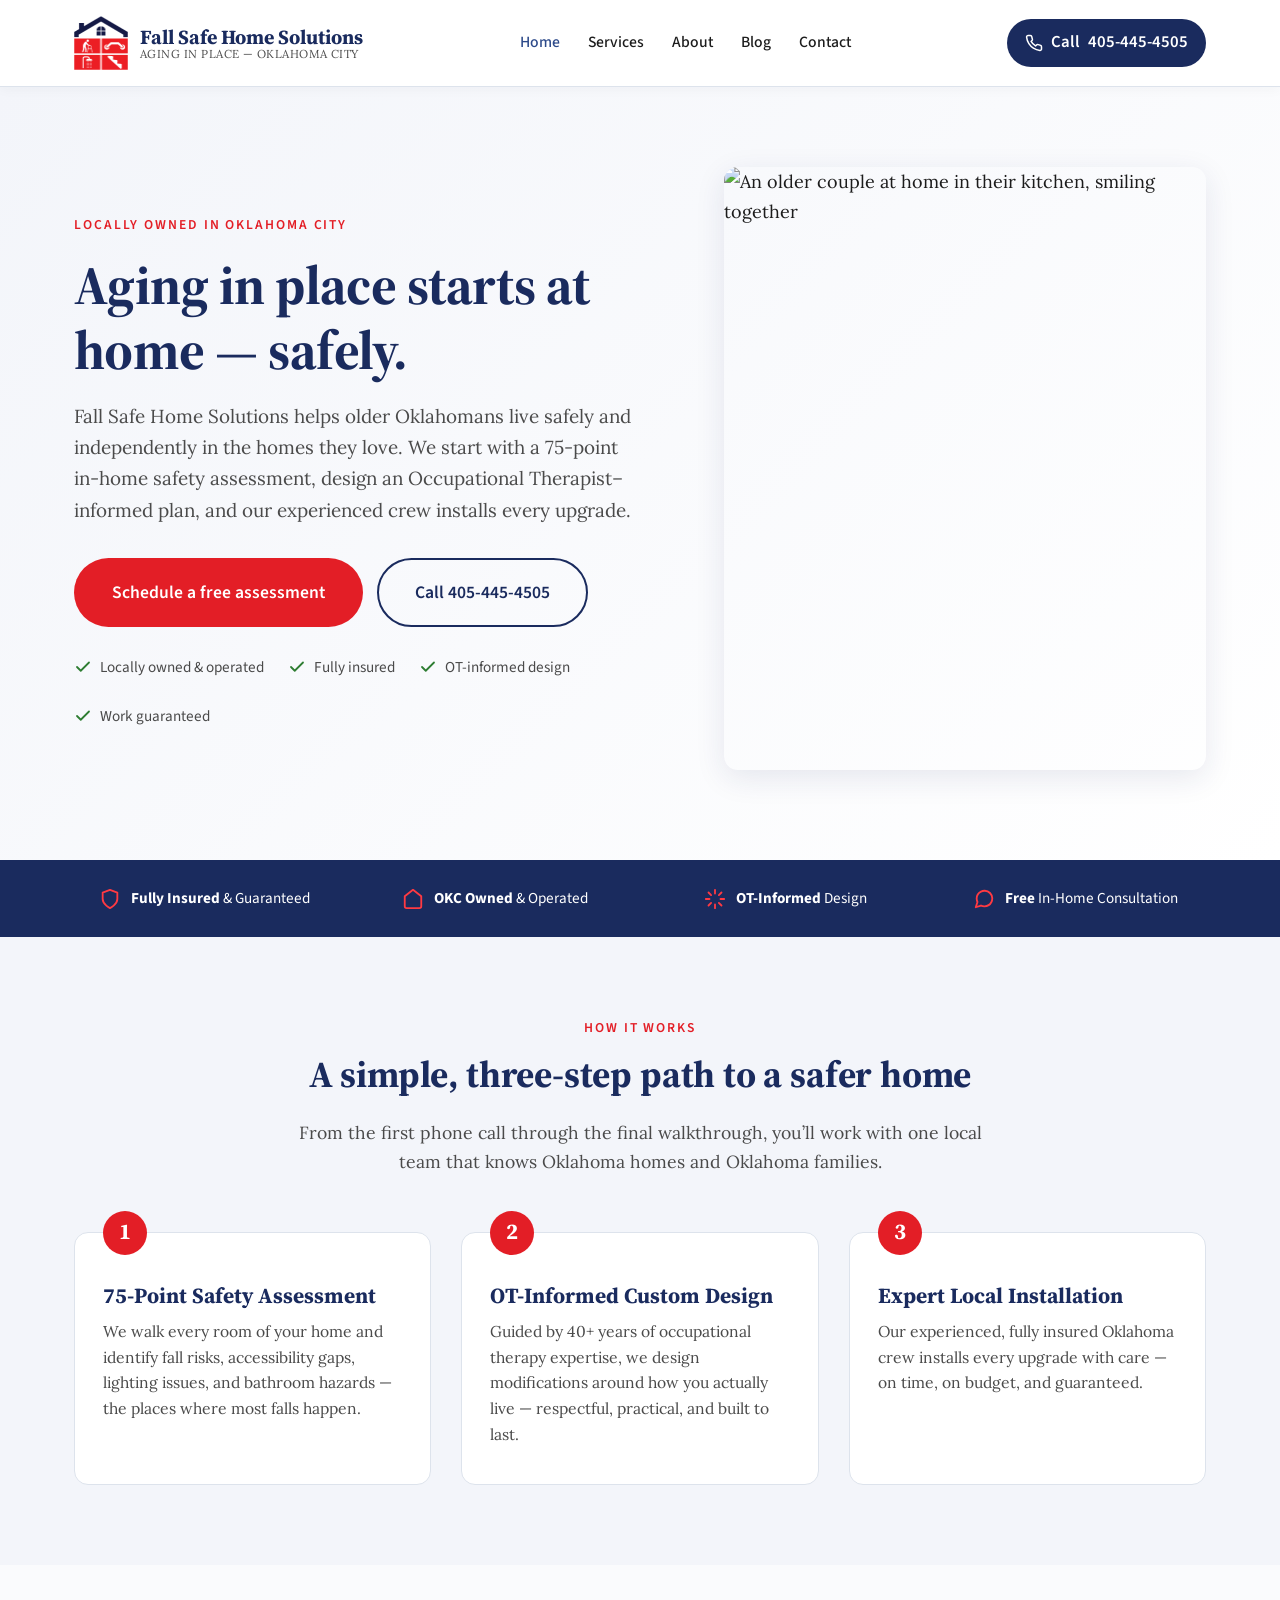
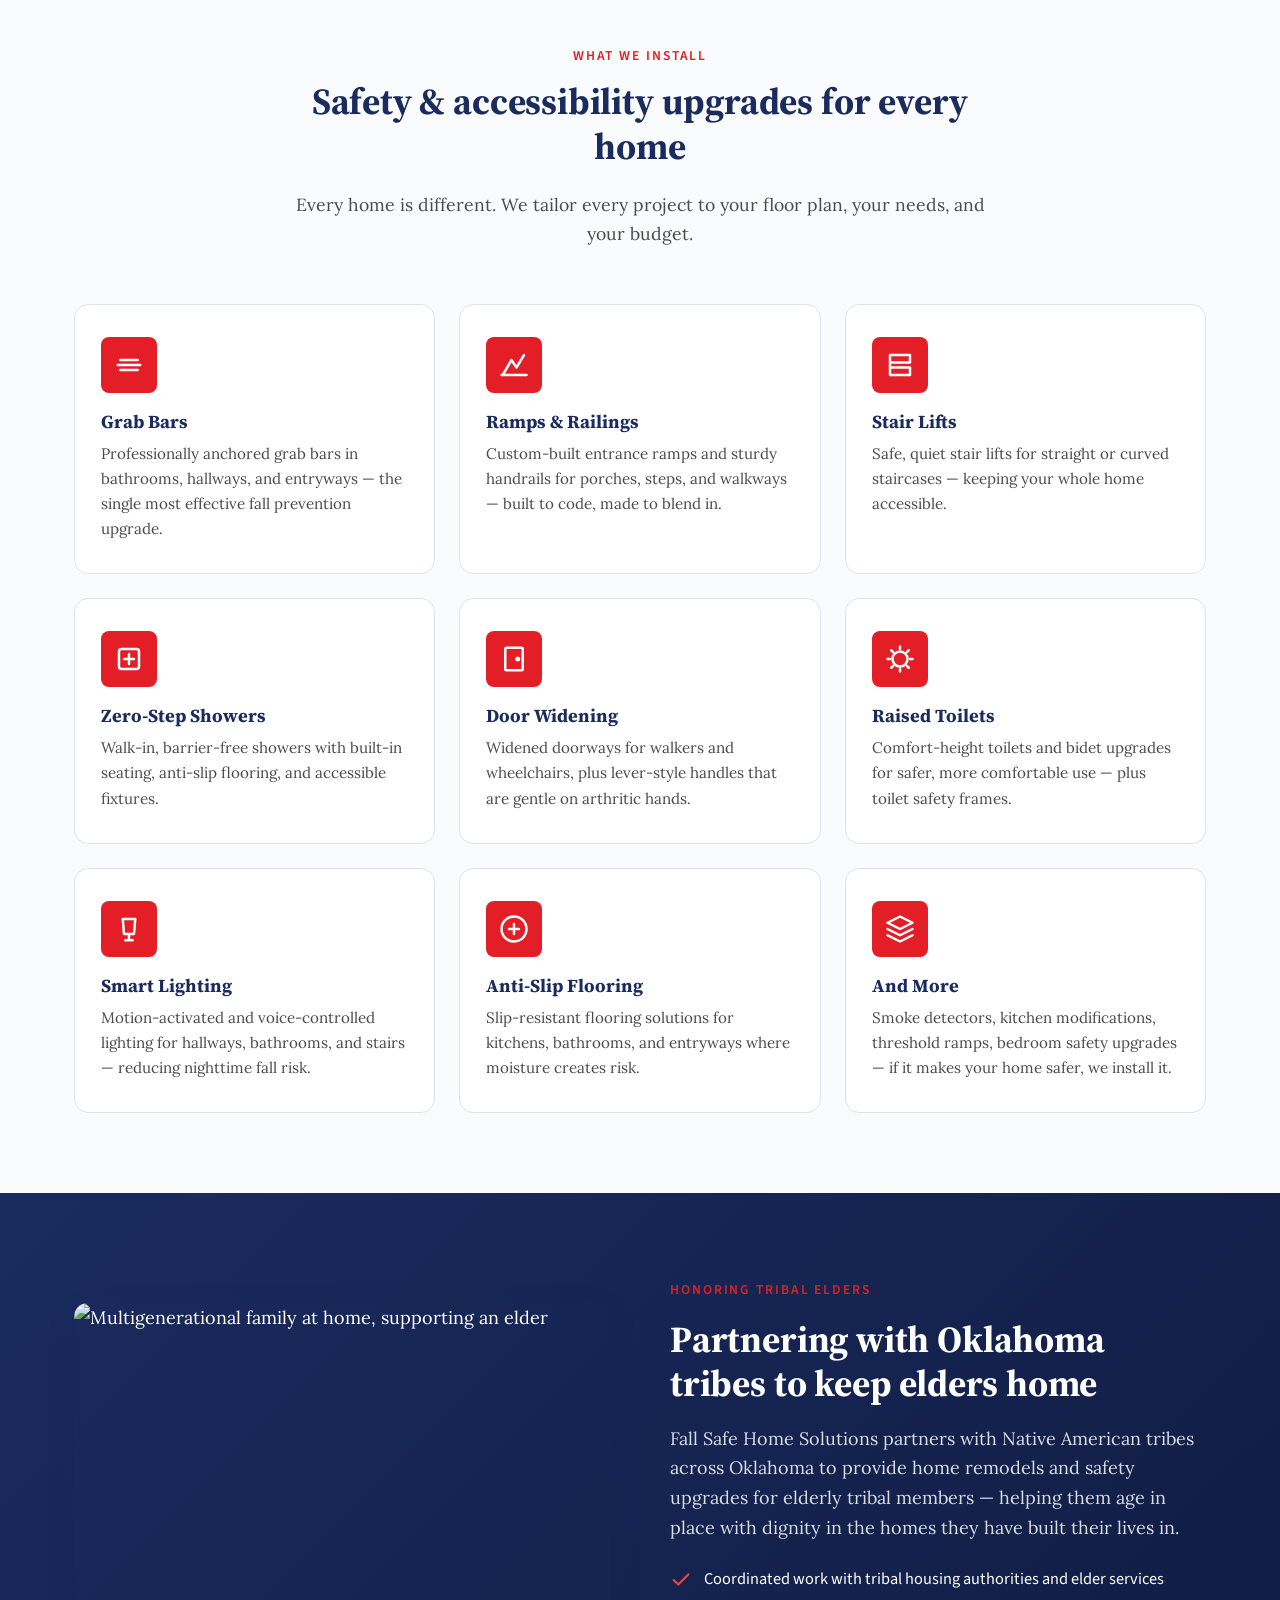
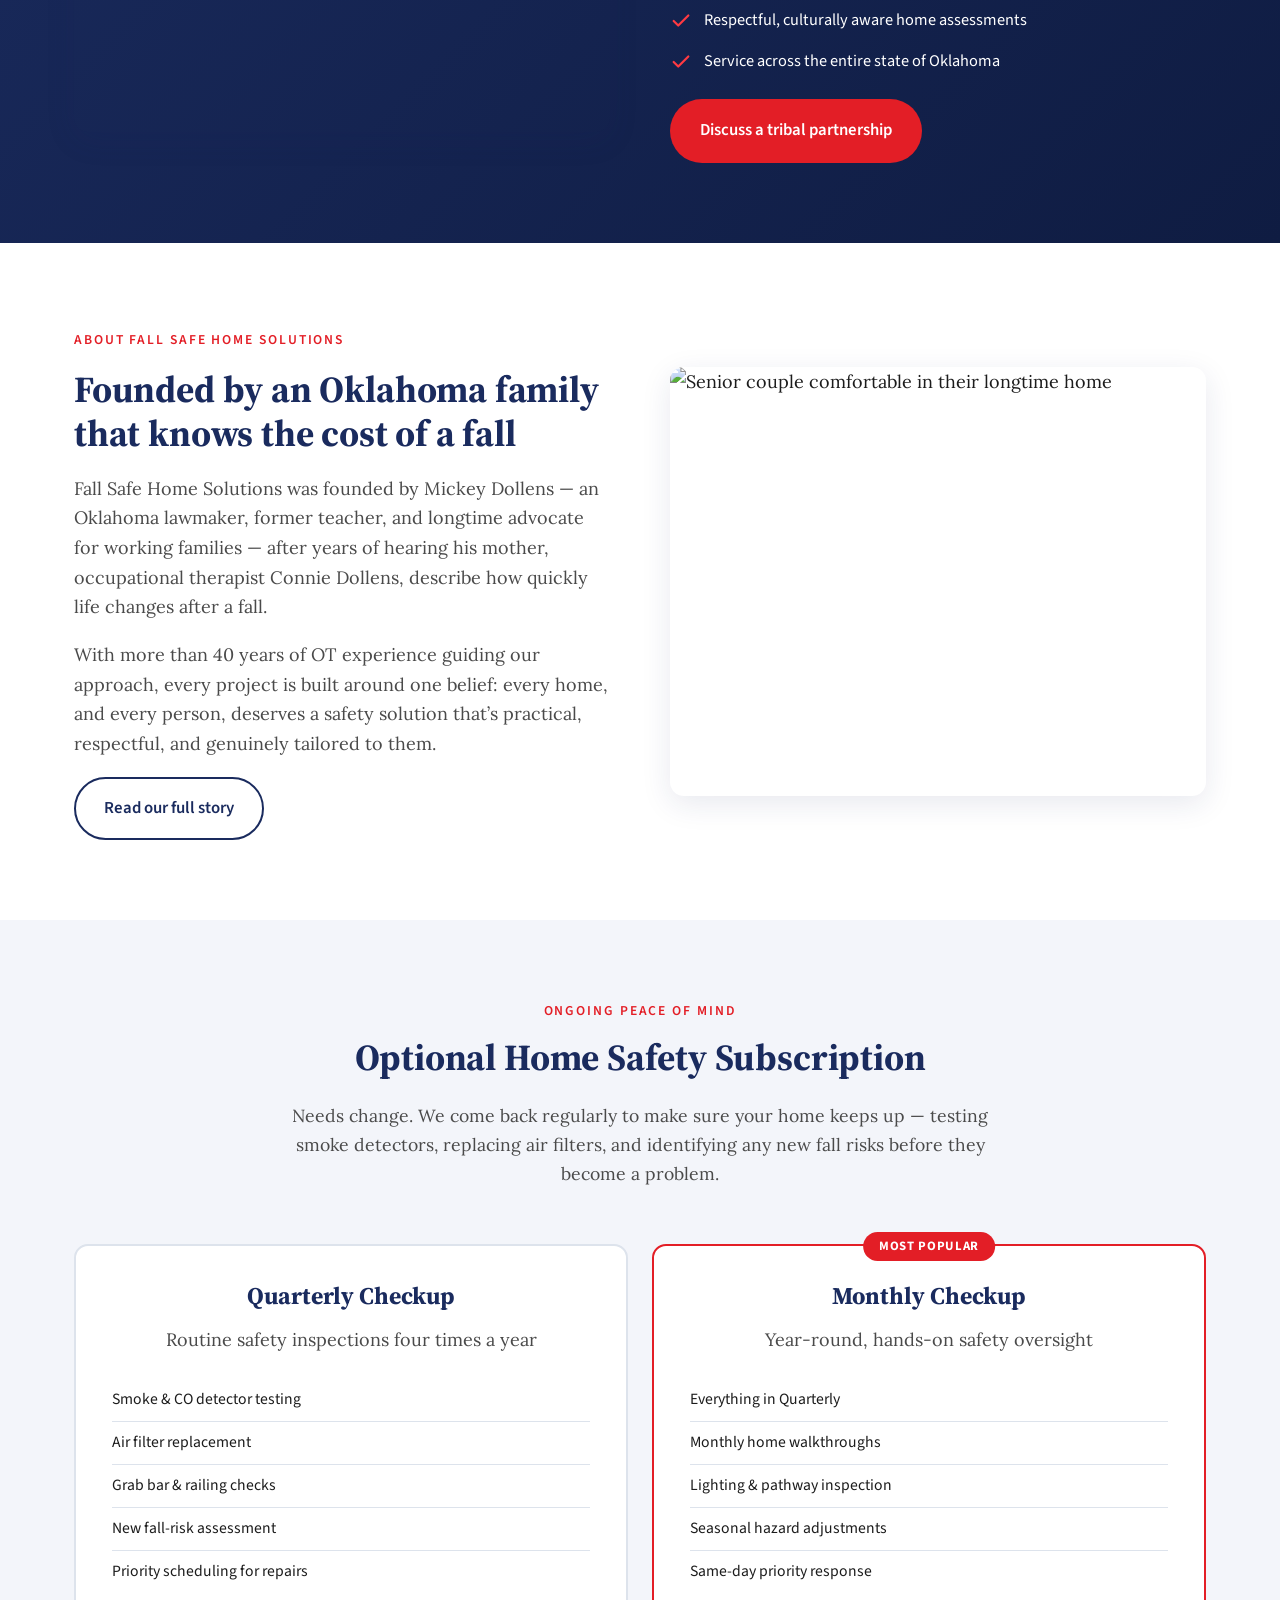
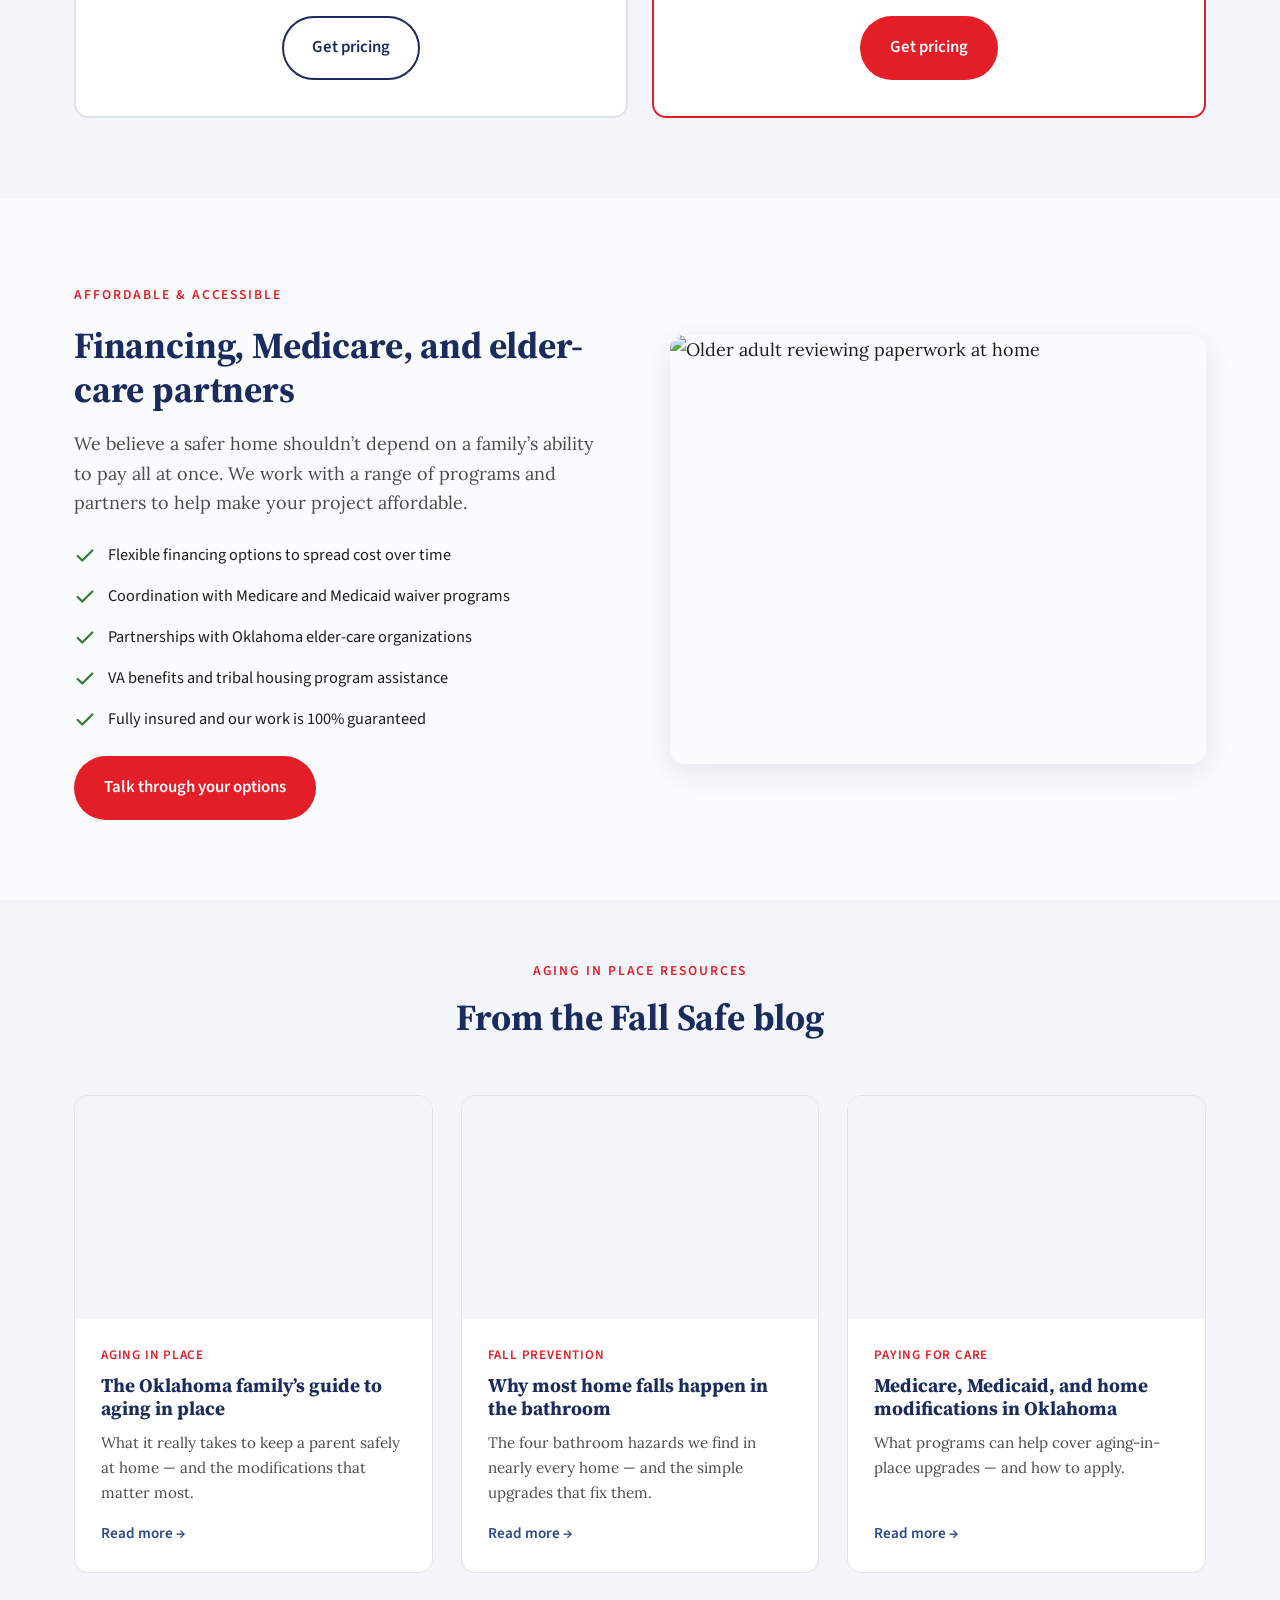
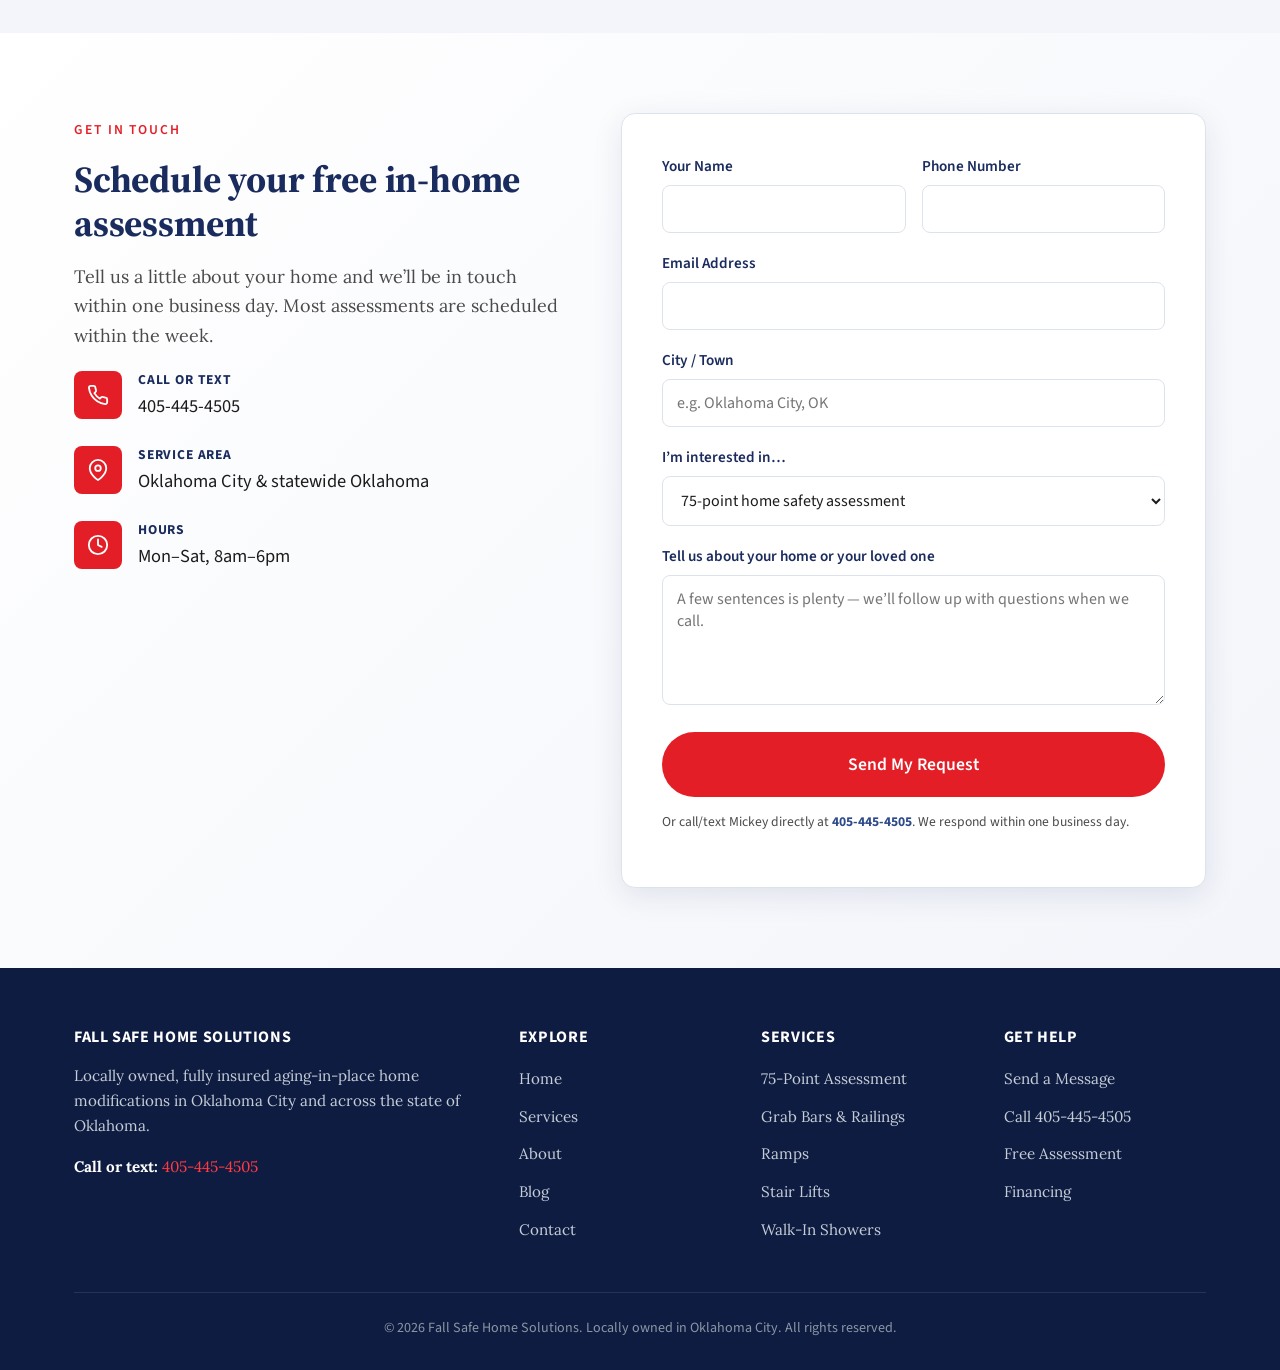
==== commit cbc2644e: "Add favicon, Apple touch icon, and Open Graph + Twitter Card preview tags" ====
--- a/index.html
+++ b/index.html
@@ -7,13 +7,29 @@
 <meta name="description" content="Locally owned, fully insured aging-in-place home modifications in Oklahoma City. 75-point safety assessments, OT-informed design, and expert installation of grab bars, ramps, stair lifts, and zero-step showers. Call 405-445-4505." />
 <meta name="keywords" content="aging in place Oklahoma City, home modifications for seniors Oklahoma, fall prevention OKC, grab bars installation Oklahoma, accessibility remodeling, stair lift installation, zero-step shower, occupational therapist home assessment, senior home safety Oklahoma, tribal elder home modifications" />
 <link rel="canonical" href="https://fallsafehomesolutions.com/" />
-
-<!-- Open Graph -->
+<!-- Favicon -->
+<link rel="icon" type="image/png" sizes="32x32" href="images/favicon-32.png" />
+<link rel="icon" type="image/png" sizes="16x16" href="images/favicon-16.png" />
+<link rel="apple-touch-icon" sizes="180x180" href="images/apple-touch-icon.png" />
+<meta name="theme-color" content="#1a2b5e" />
+
+<!-- Open Graph (Facebook, LinkedIn, iMessage previews) -->
 <meta property="og:type" content="website" />
-<meta property="og:title" content="Fall Safe Home Solutions | Aging-in-Place Home Modifications in OKC" />
-<meta property="og:description" content="Helping Oklahoma seniors live safely and independently in the homes they love. 75-point assessments, OT-informed design, expert installation. Call 405-445-4505." />
+<meta property="og:site_name" content="Fall Safe Home Solutions" />
+<meta property="og:title" content="Fall Safe Home Solutions | Aging-in-Place Home Modifications in Oklahoma City" />
+<meta property="og:description" content="Locally owned, fully insured aging-in-place home modifications in Oklahoma City. 75-point safety assessments, OT-informed design, and expert installation. Call 405-445-4505." />
 <meta property="og:url" content="https://fallsafehomesolutions.com/" />
-<meta property="og:site_name" content="Fall Safe Home Solutions" />
+<meta property="og:image" content="https://fallsafehomesolutions.com/images/og-image.jpg" />
+<meta property="og:image:width" content="1200" />
+<meta property="og:image:height" content="630" />
+<meta property="og:image:alt" content="Fall Safe Home Solutions — Aging in Place in Oklahoma City — Call 405-445-4505" />
+
+<!-- Twitter Card -->
+<meta name="twitter:card" content="summary_large_image" />
+<meta name="twitter:title" content="Fall Safe Home Solutions | Aging-in-Place Home Modifications in Oklahoma City" />
+<meta name="twitter:description" content="Locally owned, fully insured aging-in-place home modifications in Oklahoma City. 75-point safety assessments, OT-informed design, and expert installation. Call 405-445-4505." />
+<meta name="twitter:image" content="https://fallsafehomesolutions.com/images/og-image.jpg" />
+
 
 <!-- Local Business schema for SEO -->
 <script type="application/ld+json">
--- a/styles.css
+++ b/styles.css
@@ -76,7 +76,8 @@
   display: flex;
   align-items: center;
   justify-content: space-between;
-  padding: 16px 0;
+  padding-top: 16px;
+  padding-bottom: 16px;
   gap: 24px;
 }
 
@@ -144,6 +145,7 @@
   font-weight: 600;
   font-family: "Source Sans 3", system-ui, sans-serif;
   font-size: 1.05rem;
+  white-space: nowrap;
 }
 .header-phone:hover { background: var(--teal); text-decoration: none; }
 .header-phone svg { width: 18px; height: 18px; }
@@ -841,7 +843,27 @@
   }
   .main-nav.open { display: flex; }
   .nav-toggle { display: block; }
-  .header-phone span:first-child { display: none; }
+  .header-phone {
+    display: grid;
+    place-items: center;
+    box-sizing: border-box;
+    width: 44px;
+    height: 44px;
+    min-width: 44px;
+    min-height: 44px;
+    max-width: 44px;
+    max-height: 44px;
+    flex: 0 0 44px;
+    aspect-ratio: 1 / 1;
+    padding: 0;
+    gap: 0;
+    font-size: 0;
+    line-height: 0;
+    border-radius: 50%;
+    overflow: hidden;
+  }
+  .header-phone > * { grid-column: 1; grid-row: 1; }
+  .header-phone svg { width: 22px; height: 22px; }
   .services-grid { grid-template-columns: 1fr; }
   .form-row { grid-template-columns: 1fr; }
   .footer-grid { grid-template-columns: 1fr; }
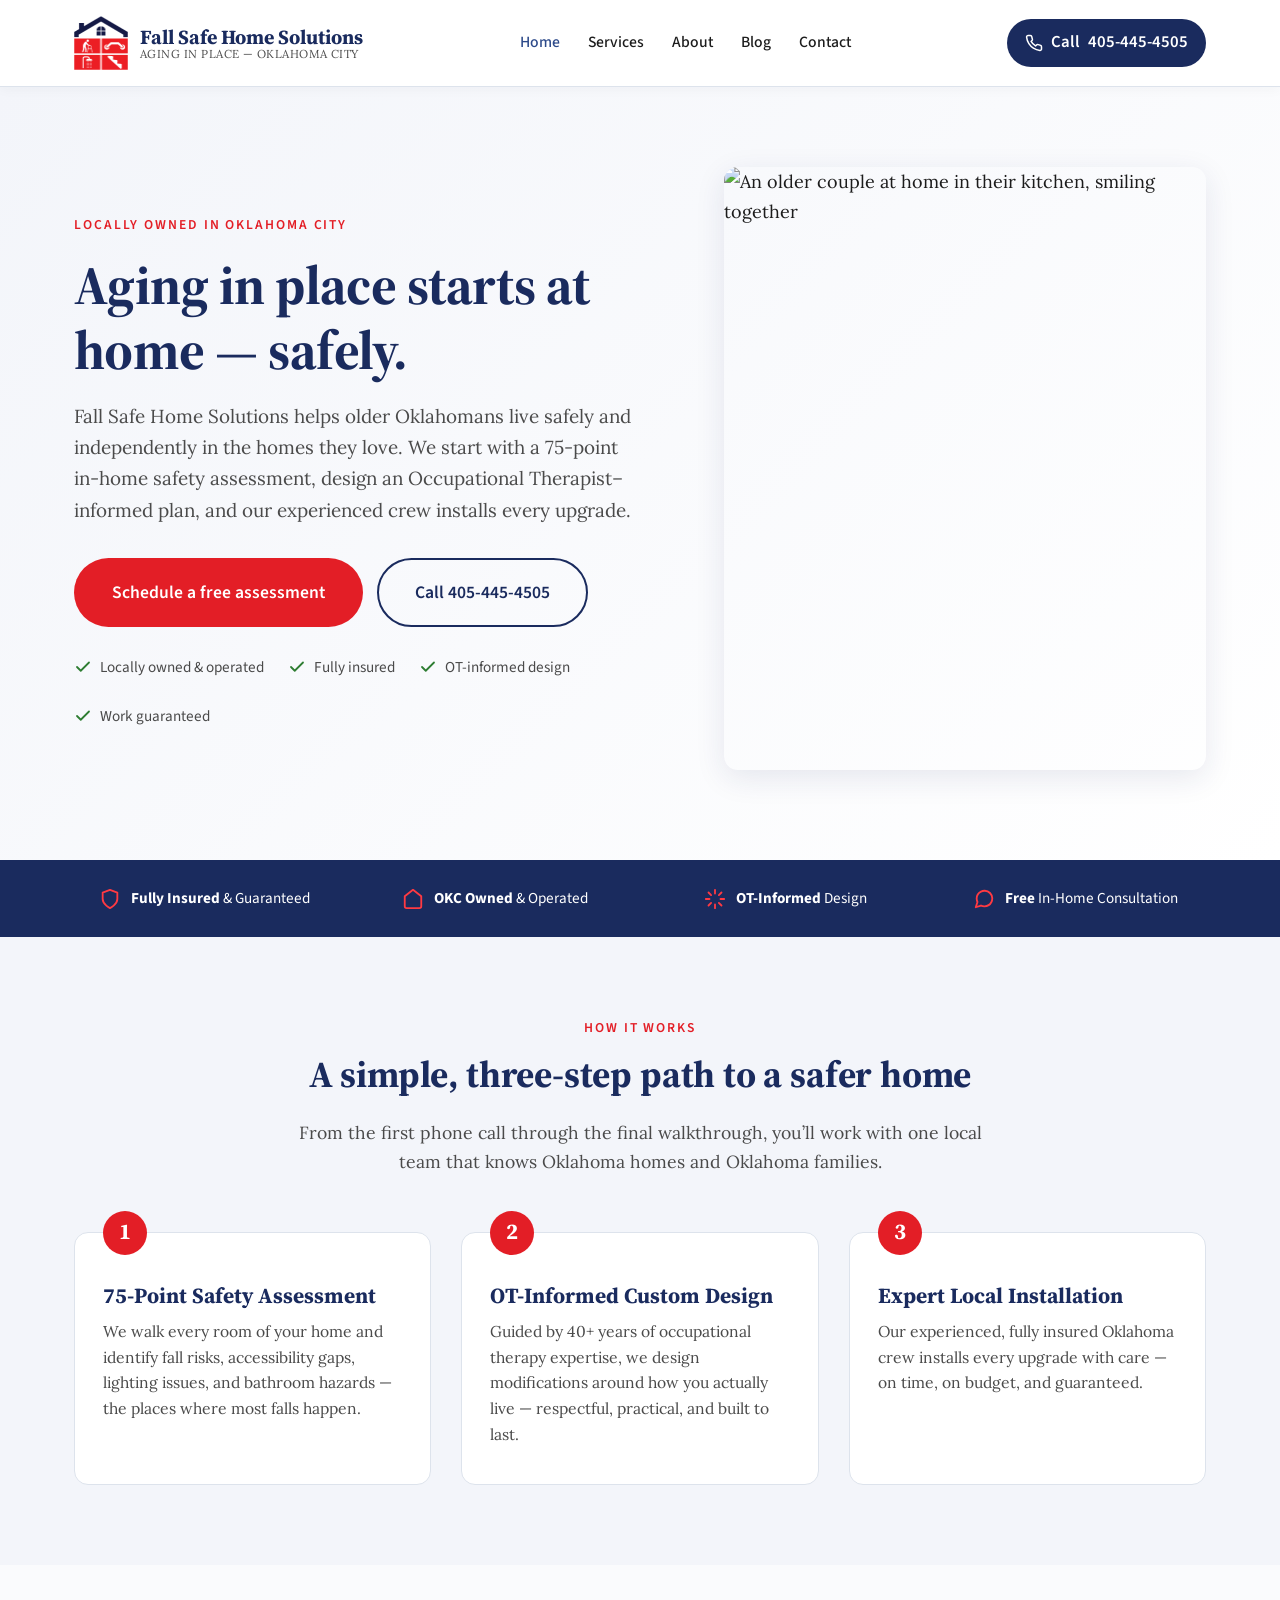
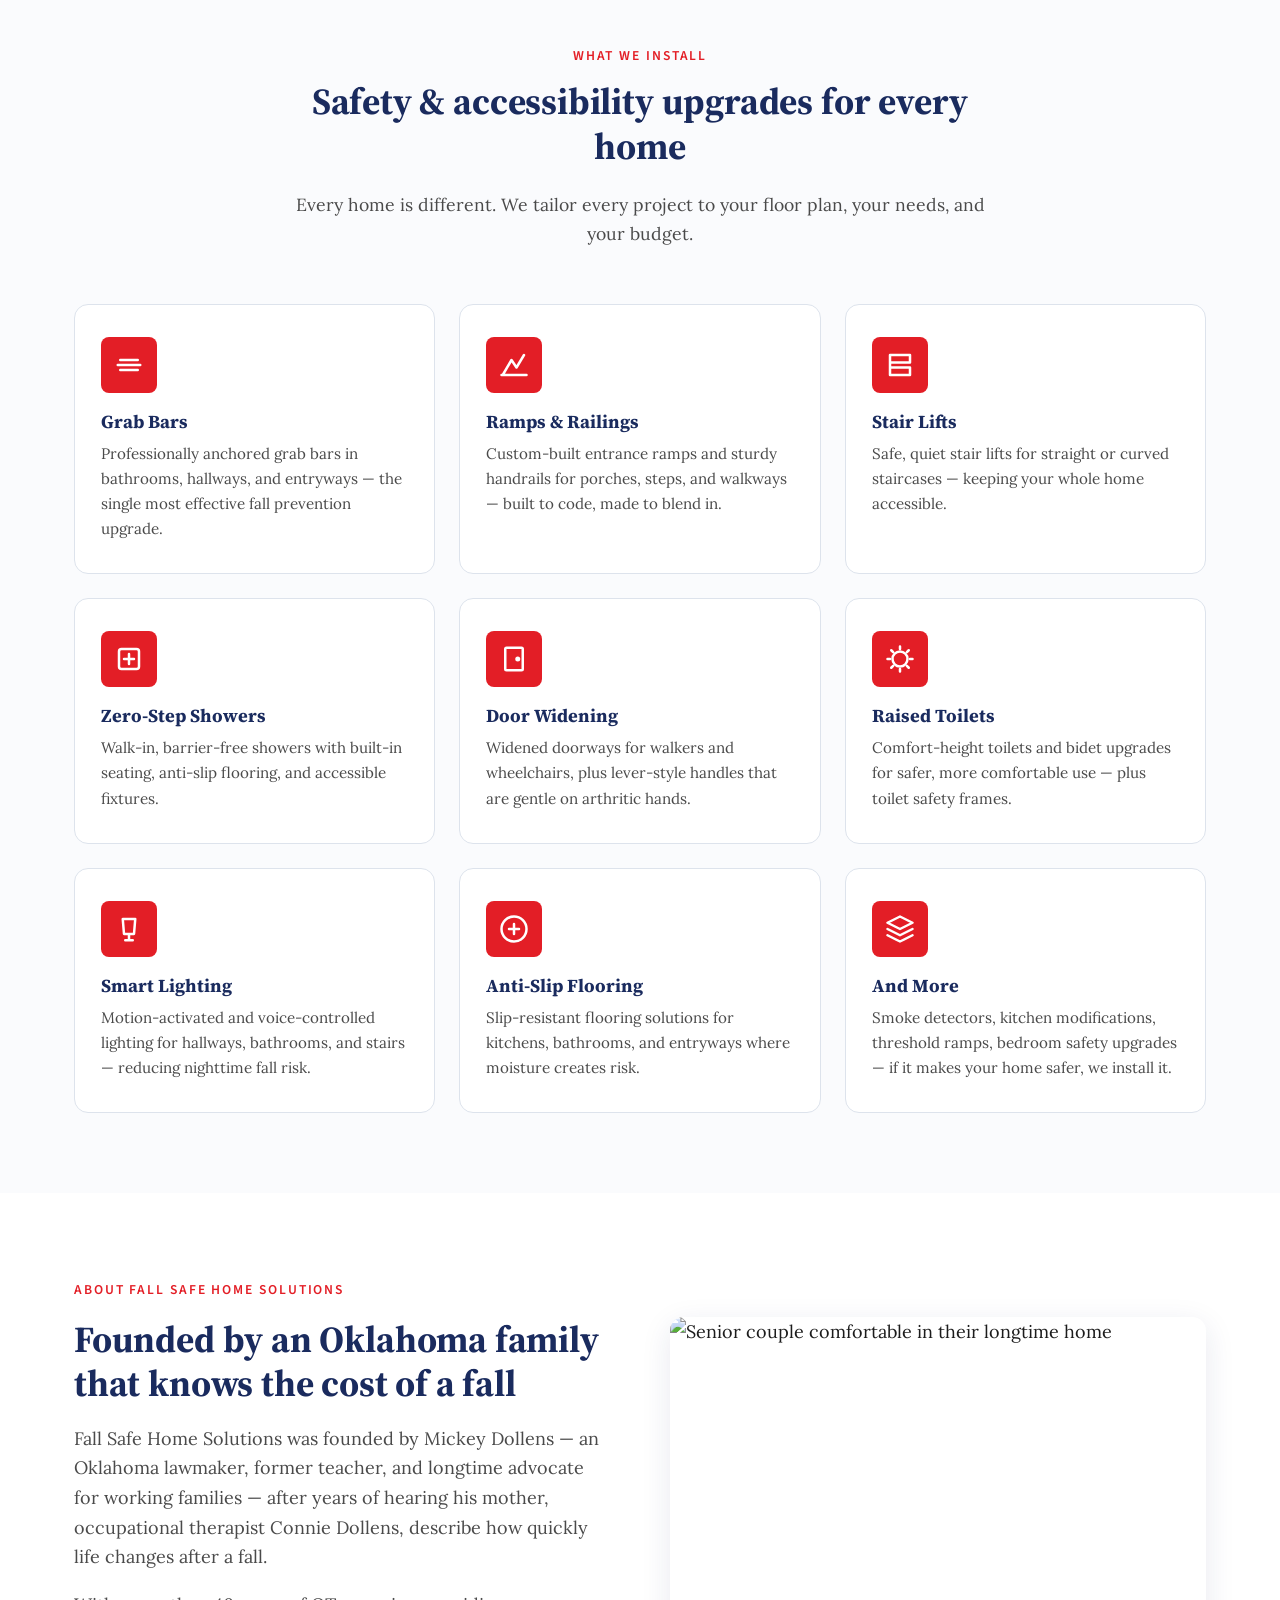
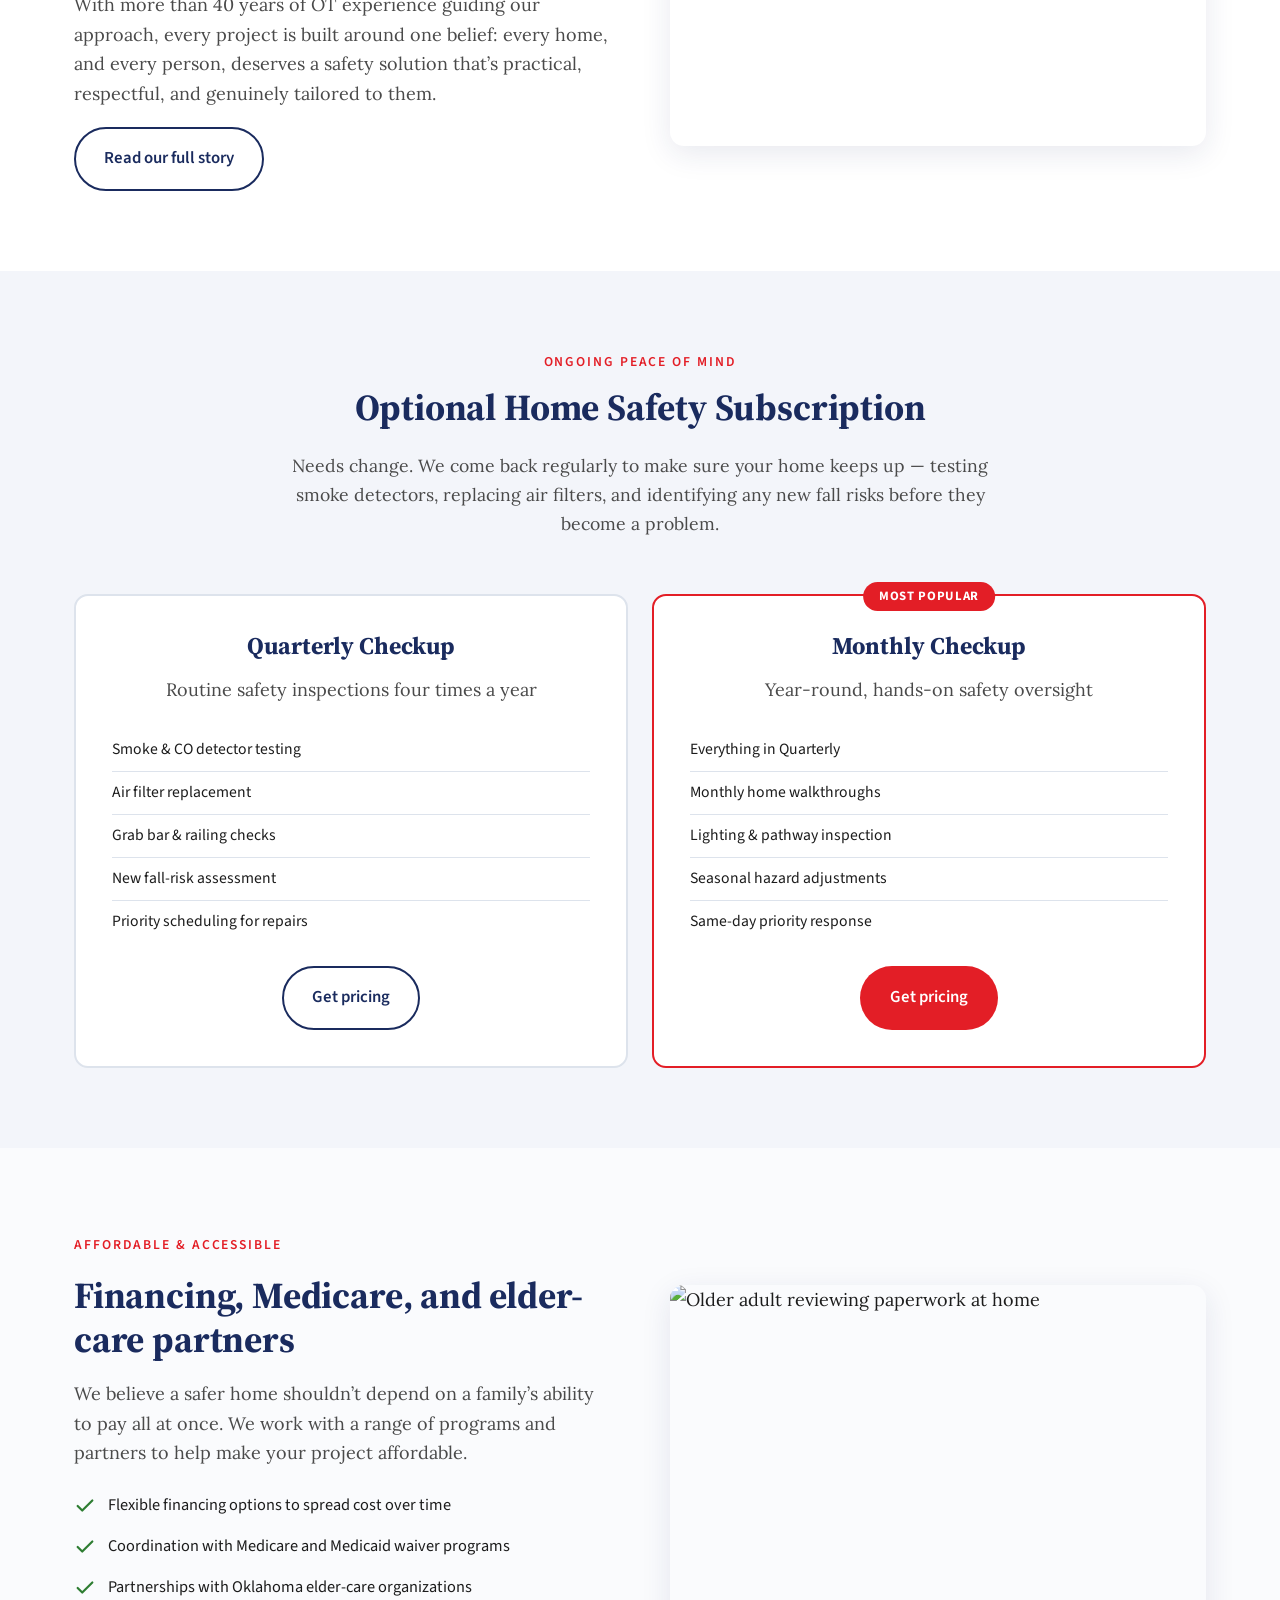
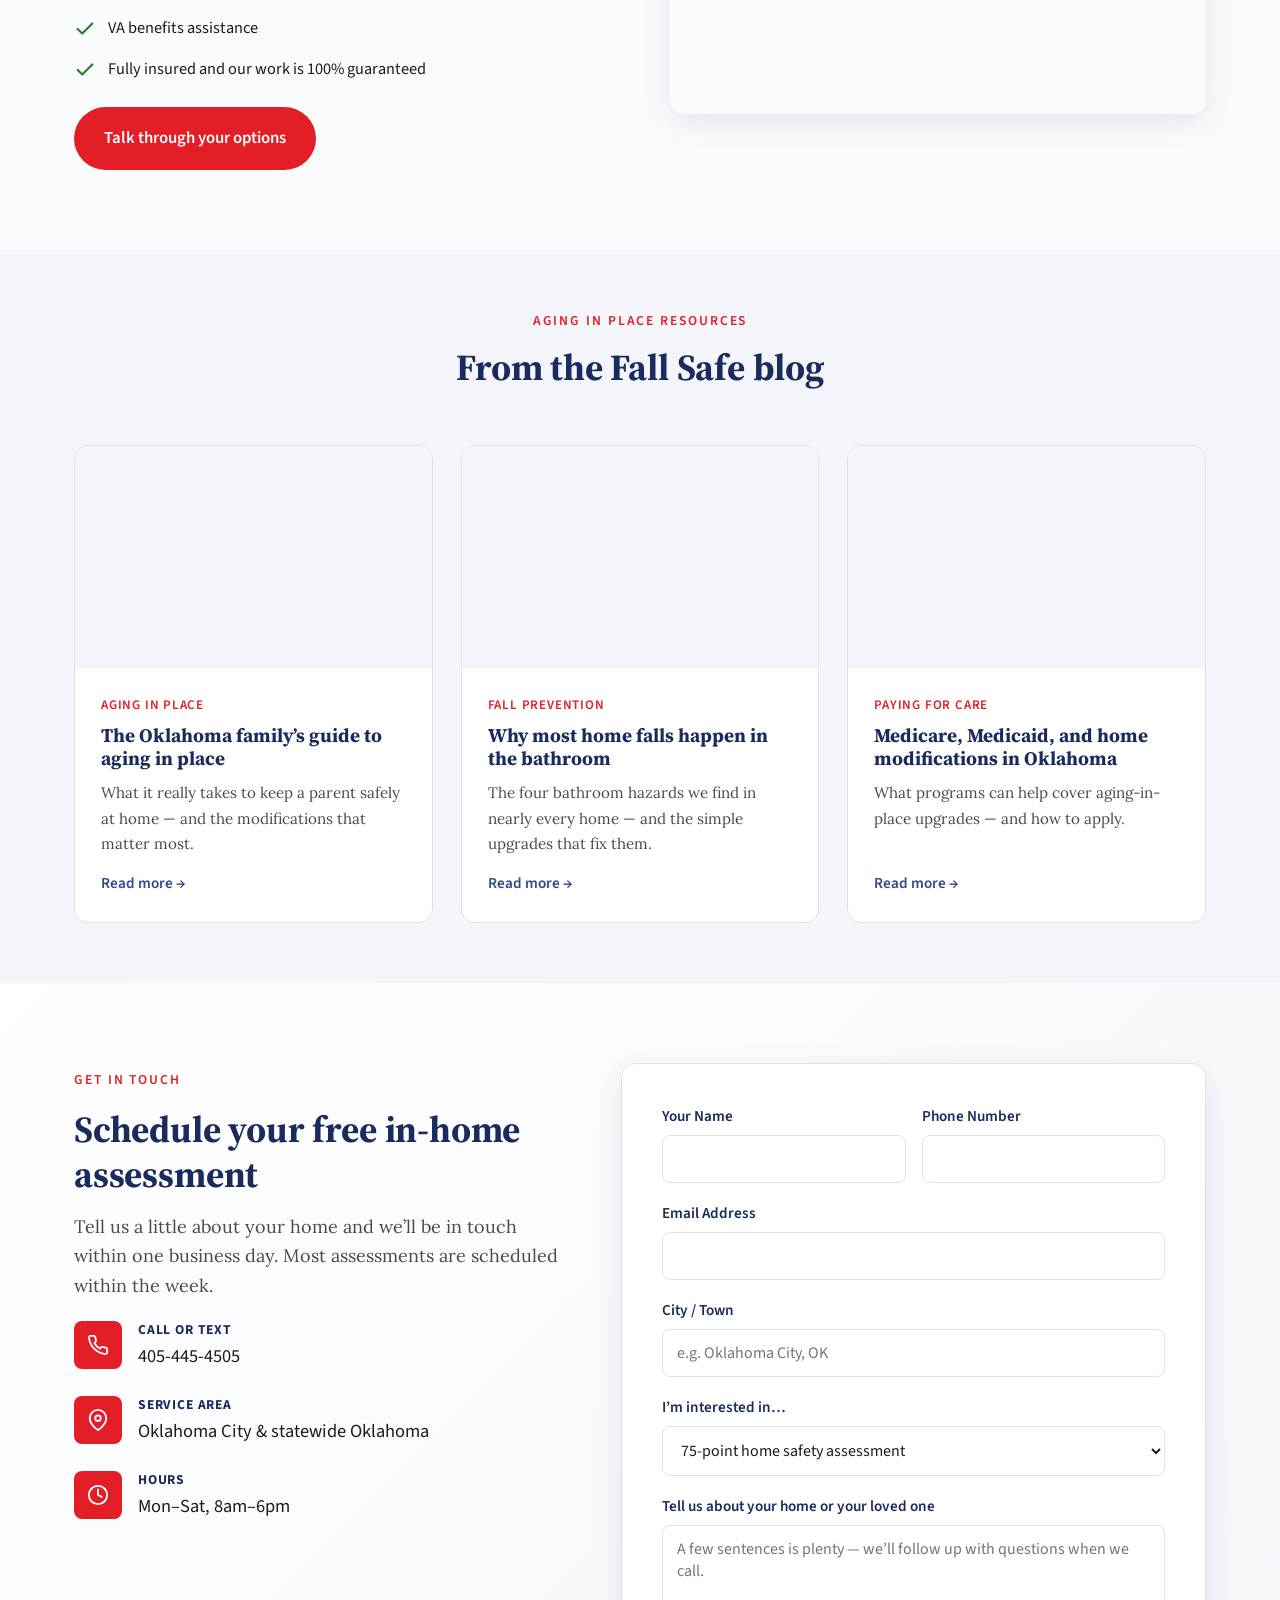
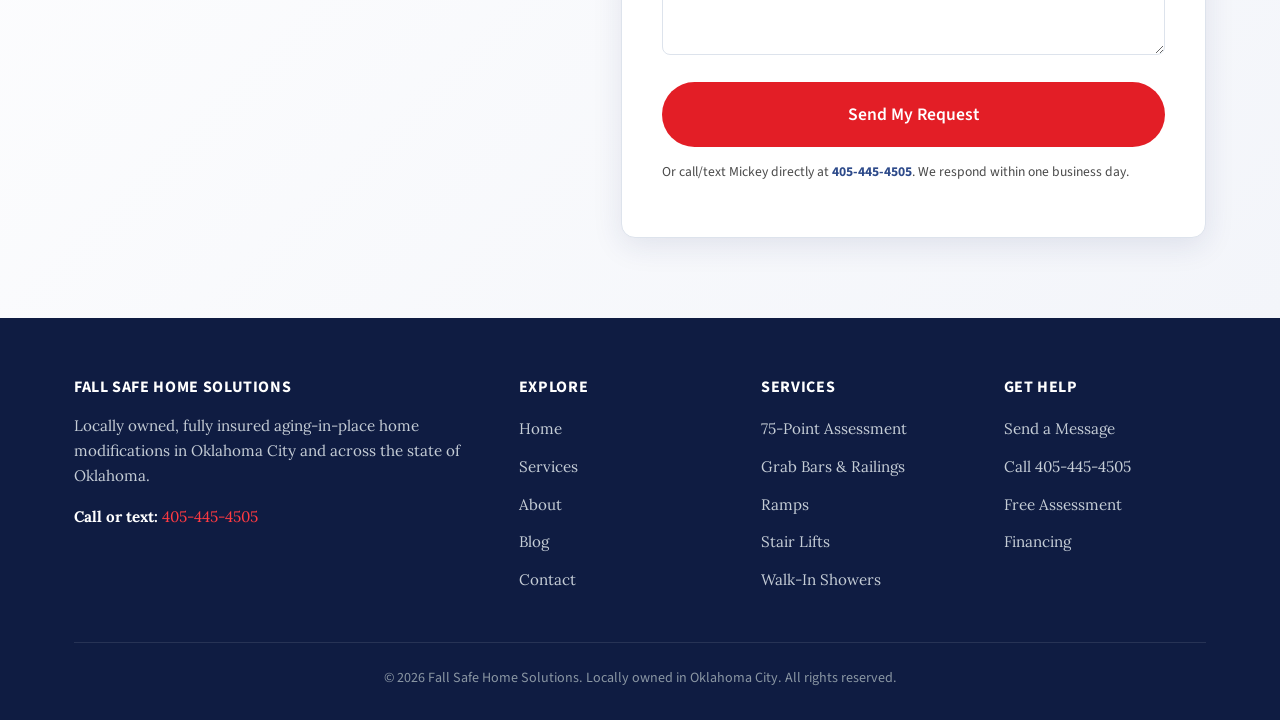
==== commit e1eb0338: "Remove tribal partnership content (early discussions still ongoing)" ====
--- a/index.html
+++ b/index.html
@@ -5,7 +5,7 @@
 <meta name="viewport" content="width=device-width, initial-scale=1.0" />
 <title>Fall Safe Home Solutions | Aging-in-Place Home Modifications in Oklahoma City</title>
 <meta name="description" content="Locally owned, fully insured aging-in-place home modifications in Oklahoma City. 75-point safety assessments, OT-informed design, and expert installation of grab bars, ramps, stair lifts, and zero-step showers. Call 405-445-4505." />
-<meta name="keywords" content="aging in place Oklahoma City, home modifications for seniors Oklahoma, fall prevention OKC, grab bars installation Oklahoma, accessibility remodeling, stair lift installation, zero-step shower, occupational therapist home assessment, senior home safety Oklahoma, tribal elder home modifications" />
+<meta name="keywords" content="aging in place Oklahoma City, home modifications for seniors Oklahoma, fall prevention OKC, grab bars installation Oklahoma, accessibility remodeling, stair lift installation, zero-step shower, occupational therapist home assessment, senior home safety Oklahoma" />
 <link rel="canonical" href="https://fallsafehomesolutions.com/" />
 <!-- Favicon -->
 <link rel="icon" type="image/png" sizes="32x32" href="images/favicon-32.png" />
@@ -250,26 +250,6 @@
   </div>
 </section>
 
-<!-- ============ TRIBAL PARTNERSHIP ============ -->
-<section class="tribal">
-  <div class="container split">
-    <div class="split-image">
-      <img src="https://images.pexels.com/photos/7551723/pexels-photo-7551723.jpeg?auto=compress&cs=tinysrgb&w=900" alt="Multigenerational family at home, supporting an elder" loading="lazy" />
-    </div>
-    <div class="split-content">
-      <span class="hero-eyebrow">Honoring Tribal Elders</span>
-      <h2>Partnering with Oklahoma tribes to keep elders home</h2>
-      <p>Fall Safe Home Solutions partners with Native American tribes across Oklahoma to provide home remodels and safety upgrades for elderly tribal members &mdash; helping them age in place with dignity in the homes they have built their lives in.</p>
-      <ul class="feature-list">
-        <li><svg viewBox="0 0 24 24" fill="none" stroke="currentColor" stroke-width="2.4" stroke-linecap="round" stroke-linejoin="round"><polyline points="20 6 9 17 4 12"/></svg>Coordinated work with tribal housing authorities and elder services</li>
-        <li><svg viewBox="0 0 24 24" fill="none" stroke="currentColor" stroke-width="2.4" stroke-linecap="round" stroke-linejoin="round"><polyline points="20 6 9 17 4 12"/></svg>Respectful, culturally aware home assessments</li>
-        <li><svg viewBox="0 0 24 24" fill="none" stroke="currentColor" stroke-width="2.4" stroke-linecap="round" stroke-linejoin="round"><polyline points="20 6 9 17 4 12"/></svg>Service across the entire state of Oklahoma</li>
-      </ul>
-      <a href="#contact" class="btn btn-primary">Discuss a tribal partnership</a>
-    </div>
-  </div>
-</section>
-
 <!-- ============ ABOUT TEASER ============ -->
 <section class="about-teaser">
   <div class="container split reverse">
@@ -334,7 +314,7 @@
         <li><svg viewBox="0 0 24 24" fill="none" stroke="currentColor" stroke-width="2.4" stroke-linecap="round" stroke-linejoin="round"><polyline points="20 6 9 17 4 12"/></svg>Flexible financing options to spread cost over time</li>
         <li><svg viewBox="0 0 24 24" fill="none" stroke="currentColor" stroke-width="2.4" stroke-linecap="round" stroke-linejoin="round"><polyline points="20 6 9 17 4 12"/></svg>Coordination with Medicare and Medicaid waiver programs</li>
         <li><svg viewBox="0 0 24 24" fill="none" stroke="currentColor" stroke-width="2.4" stroke-linecap="round" stroke-linejoin="round"><polyline points="20 6 9 17 4 12"/></svg>Partnerships with Oklahoma elder-care organizations</li>
-        <li><svg viewBox="0 0 24 24" fill="none" stroke="currentColor" stroke-width="2.4" stroke-linecap="round" stroke-linejoin="round"><polyline points="20 6 9 17 4 12"/></svg>VA benefits and tribal housing program assistance</li>
+        <li><svg viewBox="0 0 24 24" fill="none" stroke="currentColor" stroke-width="2.4" stroke-linecap="round" stroke-linejoin="round"><polyline points="20 6 9 17 4 12"/></svg>VA benefits assistance</li>
         <li><svg viewBox="0 0 24 24" fill="none" stroke="currentColor" stroke-width="2.4" stroke-linecap="round" stroke-linejoin="round"><polyline points="20 6 9 17 4 12"/></svg>Fully insured and our work is 100% guaranteed</li>
       </ul>
       <a href="#contact" class="btn btn-primary">Talk through your options</a>
@@ -451,7 +431,6 @@
           <option>Stair lift</option>
           <option>Door widening</option>
           <option>Subscription safety checkups</option>
-          <option>Tribal housing partnership</option>
           <option>Something else</option>
         </select>
       </div>
--- a/styles.css
+++ b/styles.css
@@ -442,16 +442,6 @@
   flex-shrink: 0;
   margin-top: 3px;
 }
-
-/* ========== TRIBAL PARTNERSHIP ========== */
-.tribal {
-  background: linear-gradient(135deg, var(--navy) 0%, var(--navy-dark) 100%);
-  color: #fff;
-}
-.tribal h2 { color: #fff; }
-.tribal p { color: #d8dde2; }
-.tribal .feature-list li { color: #fff; }
-.tribal .feature-list svg { color: var(--red-light); }
 
 /* ========== SUBSCRIPTION ========== */
 .subscription {
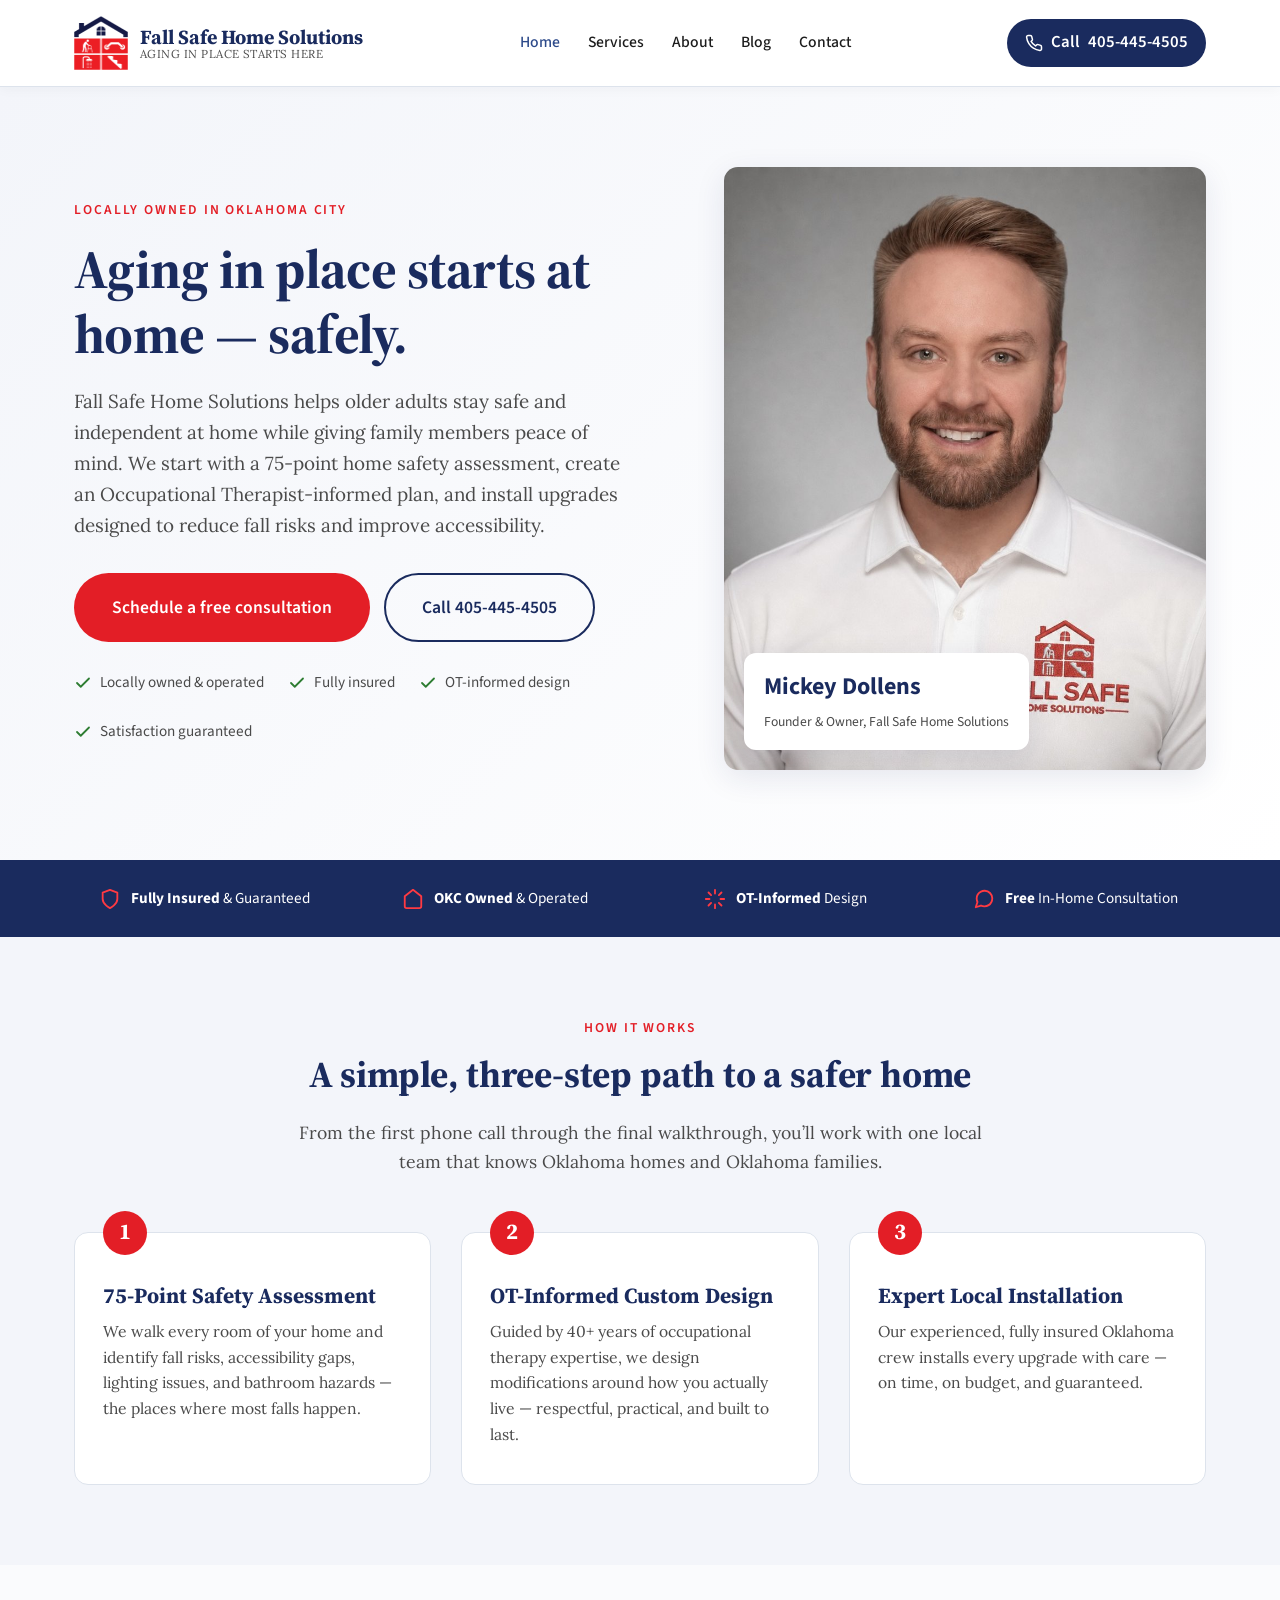
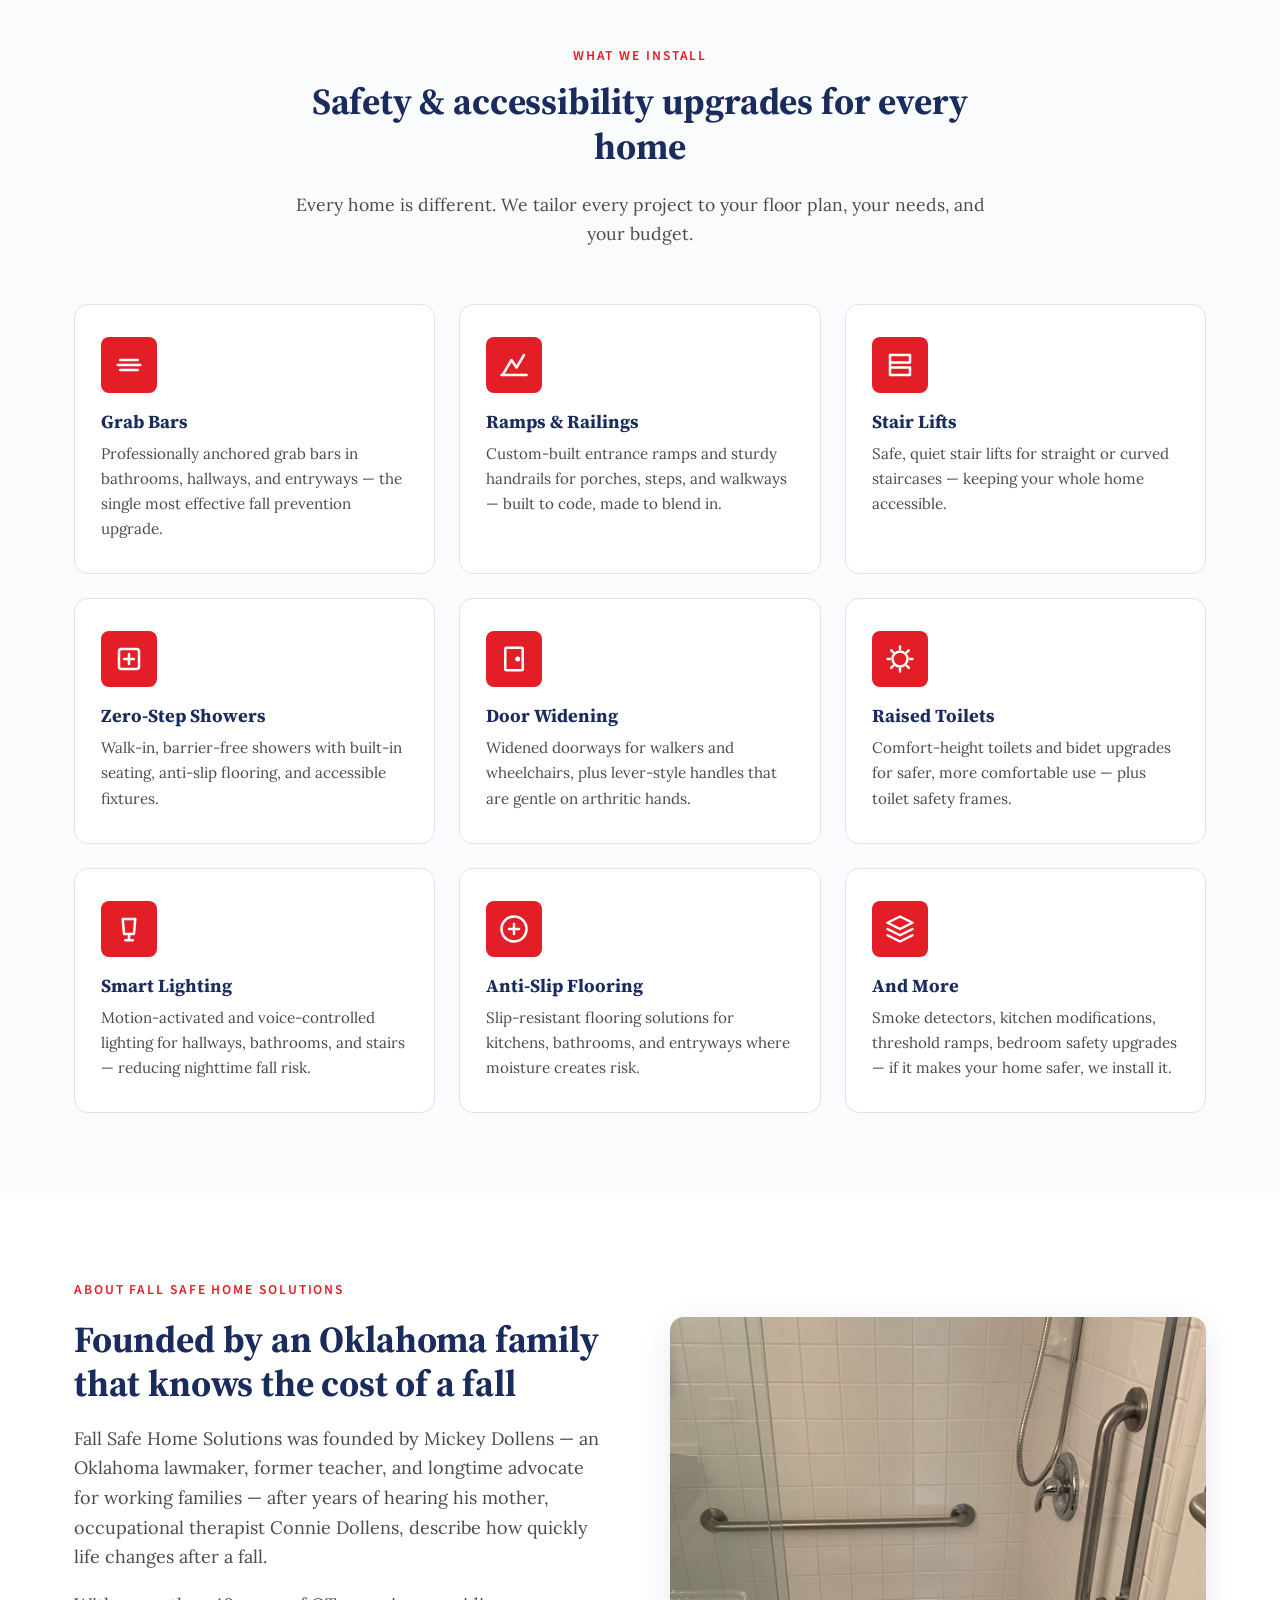
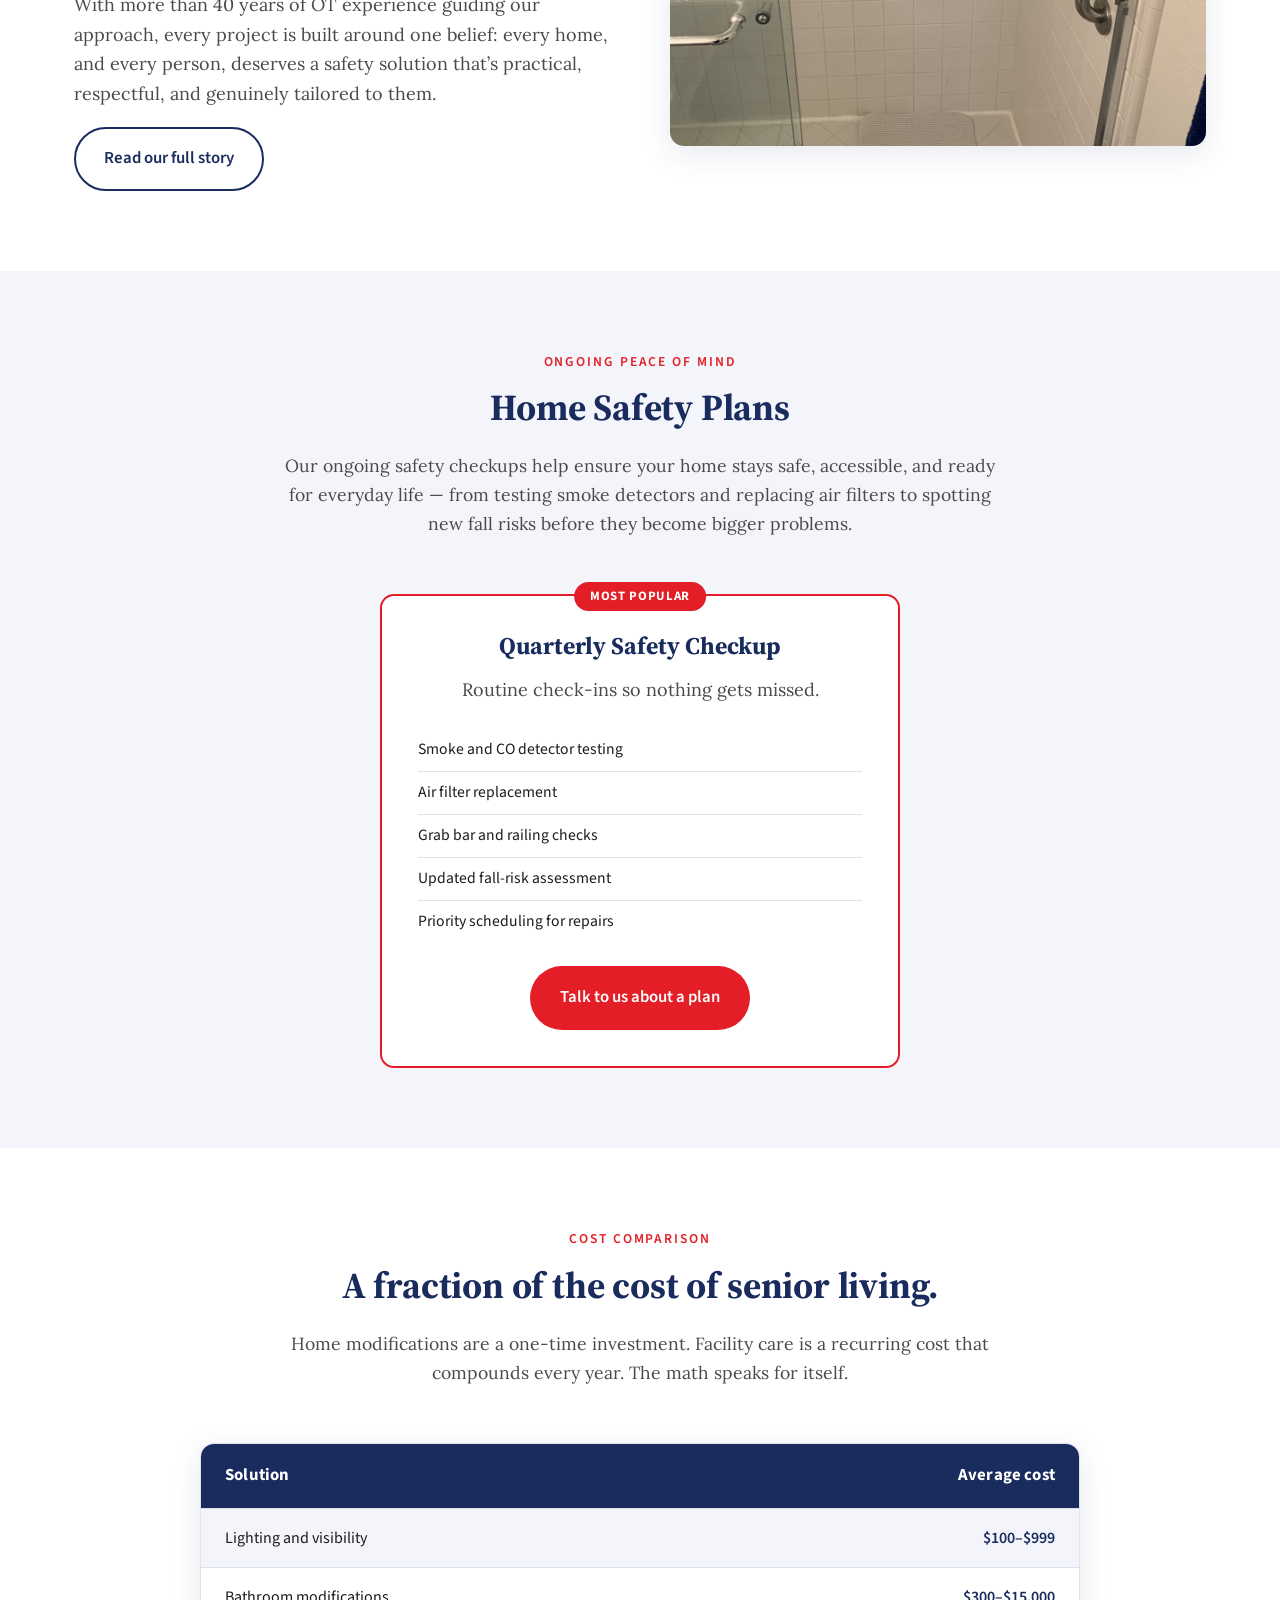
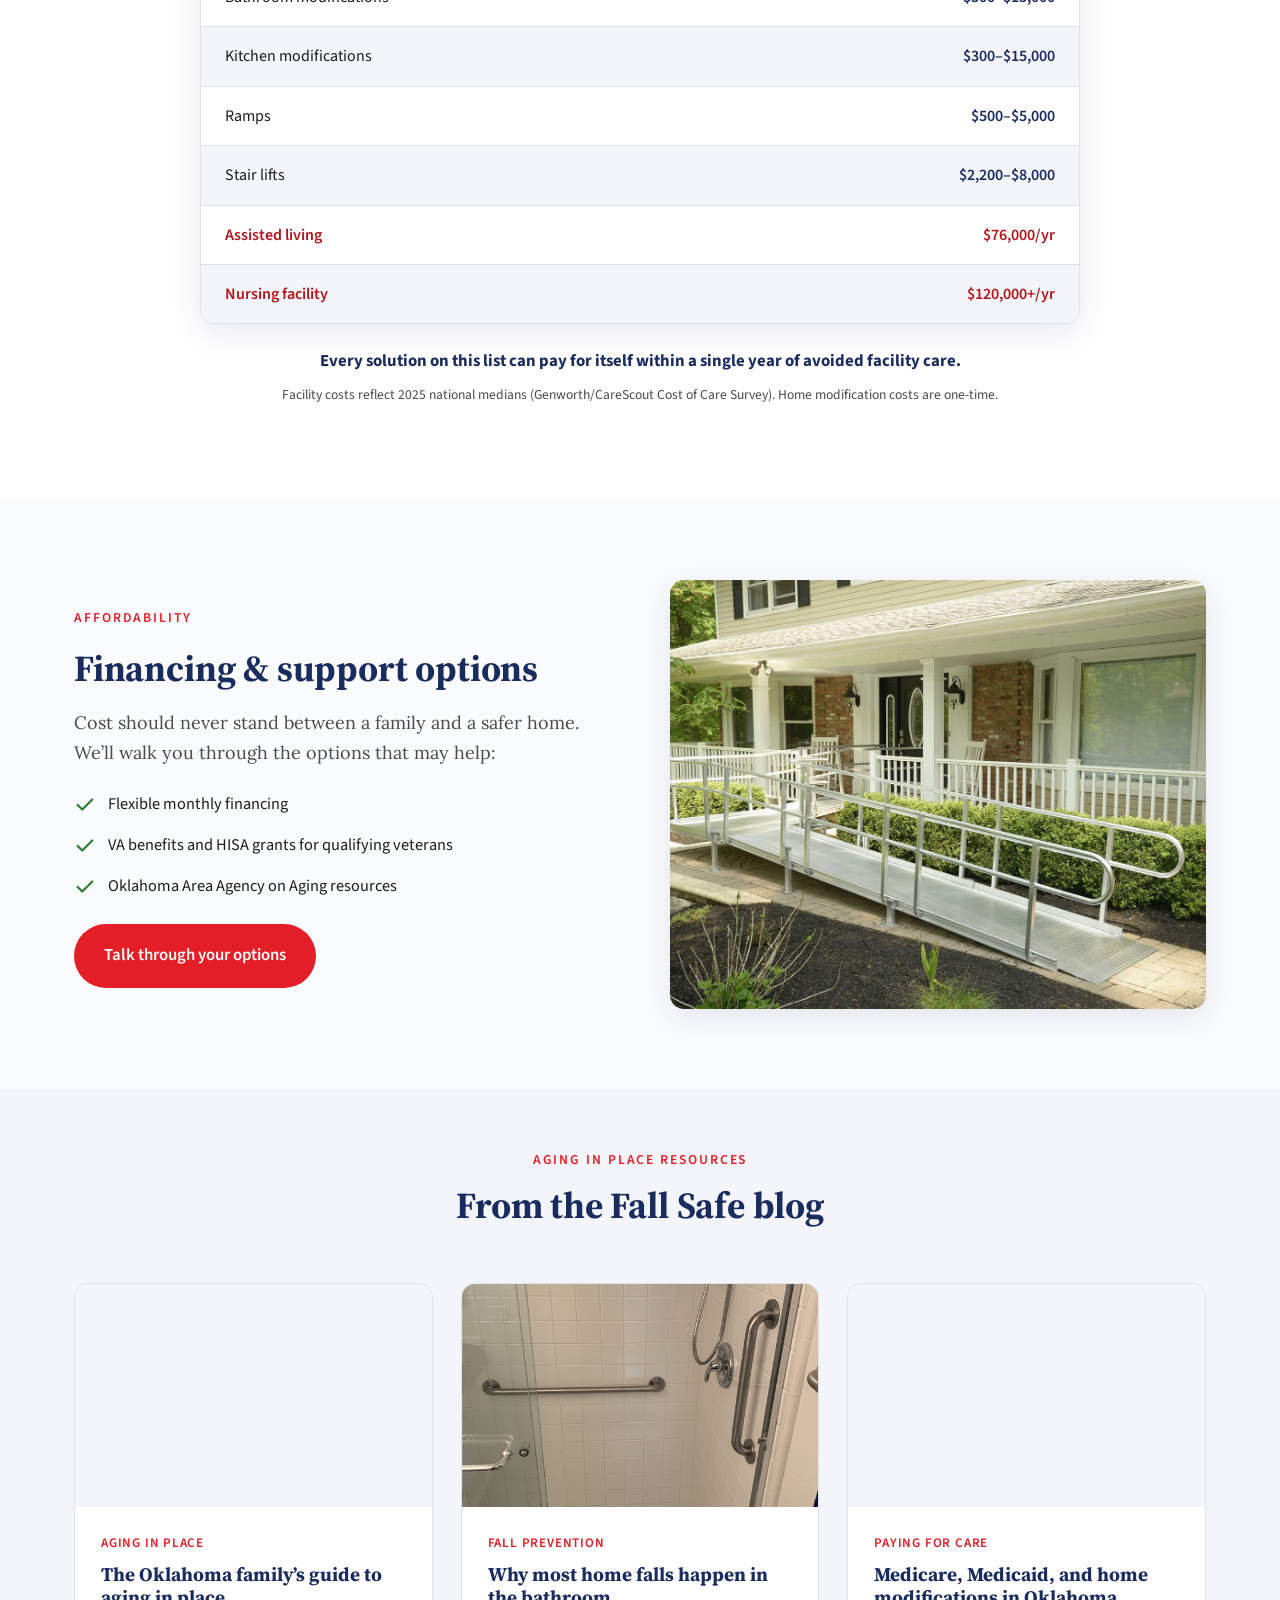
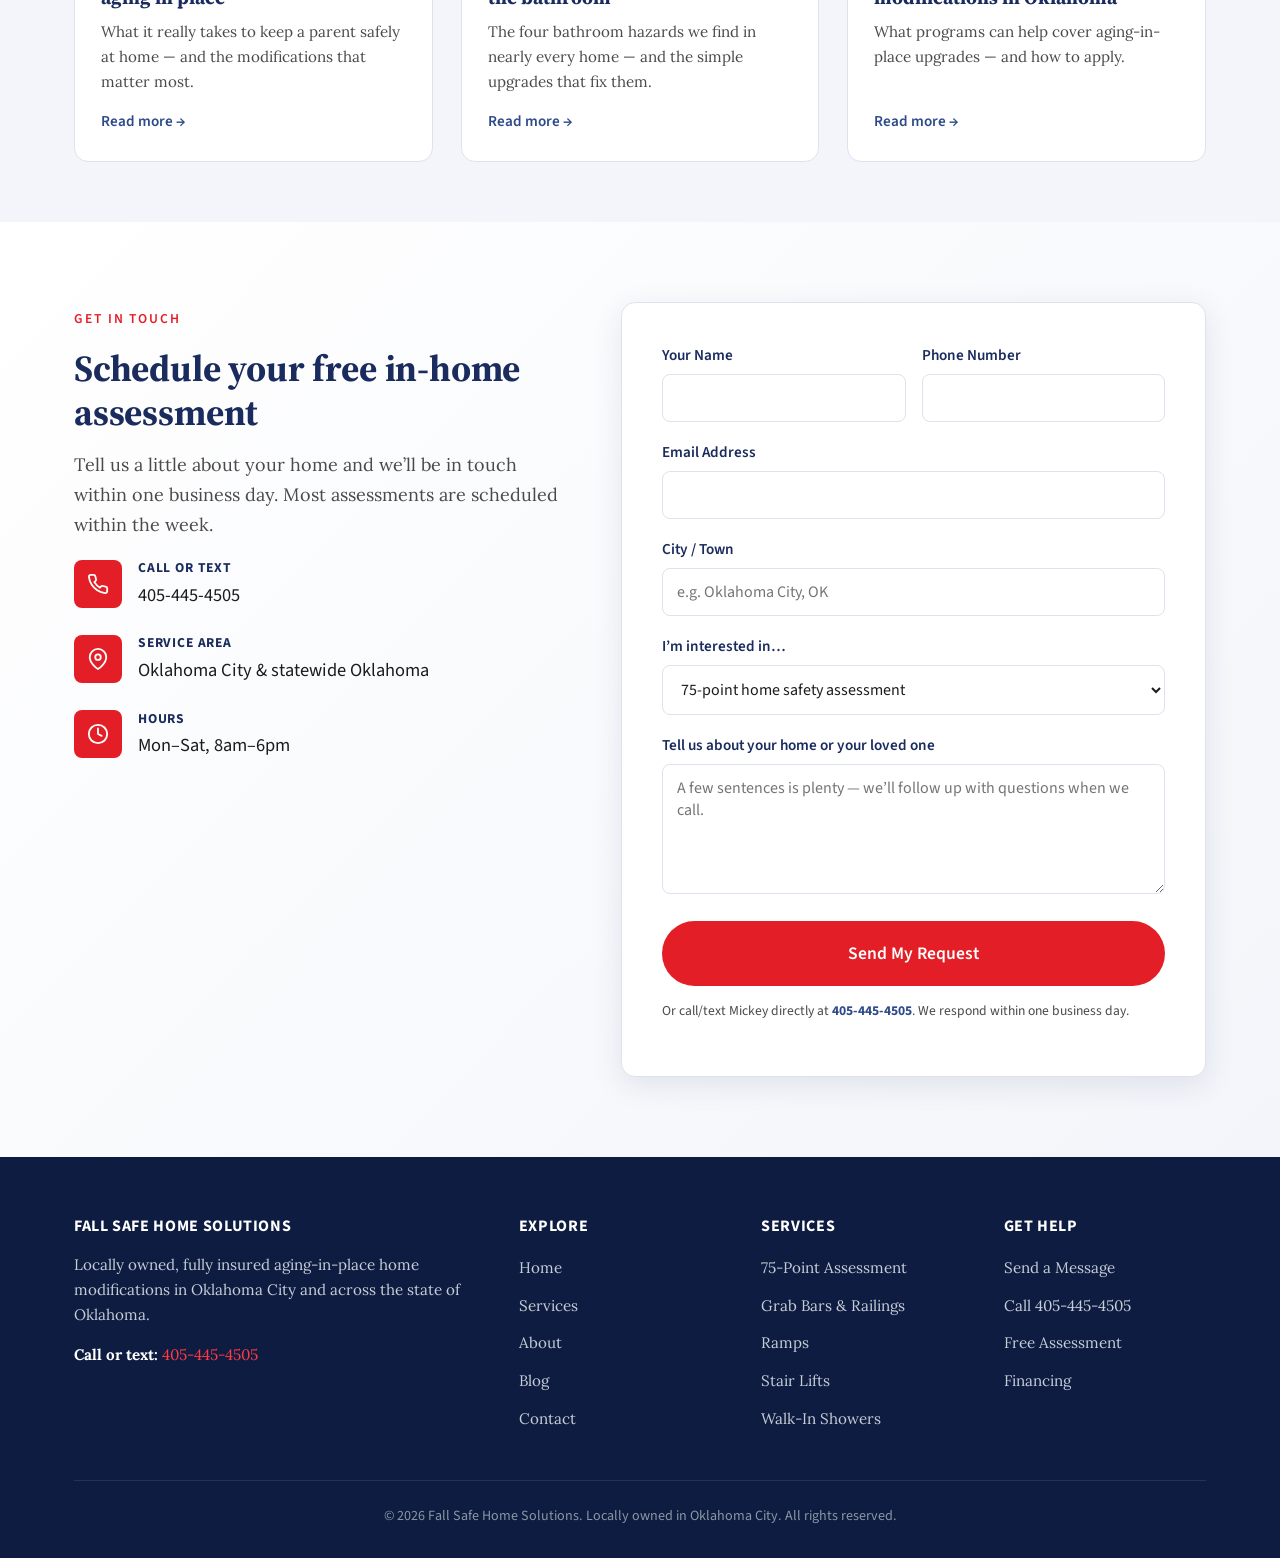
==== commit be422a72: "Major content refresh — Mickey headshot hero, new copy, single subscription card, cost table on home" ====
--- a/index.html
+++ b/index.html
@@ -85,7 +85,7 @@
       </span>
       <span class="logo-text">
         Fall Safe Home Solutions
-        <small>Aging in Place &mdash; Oklahoma City</small>
+        <small>Aging in Place Starts Here</small>
       </span>
     </a>
 
@@ -119,25 +119,26 @@
       <span class="hero-eyebrow">Locally owned in Oklahoma City</span>
       <h1>Aging in place starts at home &mdash; safely.</h1>
       <p class="hero-lede">
-        Fall Safe Home Solutions helps older Oklahomans live safely and
-        independently in the homes they love. We start with a 75-point
-        in-home safety assessment, design an Occupational Therapist&ndash;informed
-        plan, and our experienced crew installs every upgrade.
+        Fall Safe Home Solutions helps older adults stay safe and independent at home while giving family members peace of mind. We start with a 75-point home safety assessment, create an Occupational Therapist-informed plan, and install upgrades designed to reduce fall risks and improve accessibility.
       </p>
       <div class="hero-cta">
-        <a href="#contact" class="btn btn-primary btn-large">Schedule a free assessment</a>
+        <a href="#contact" class="btn btn-primary btn-large">Schedule a free consultation</a>
         <a href="tel:+14054454505" class="btn btn-secondary btn-large">Call 405-445-4505</a>
       </div>
       <div class="hero-trust">
         <span><svg viewBox="0 0 24 24" fill="none" stroke="currentColor" stroke-width="2.4" stroke-linecap="round" stroke-linejoin="round"><polyline points="20 6 9 17 4 12"/></svg>Locally owned &amp; operated</span>
         <span><svg viewBox="0 0 24 24" fill="none" stroke="currentColor" stroke-width="2.4" stroke-linecap="round" stroke-linejoin="round"><polyline points="20 6 9 17 4 12"/></svg>Fully insured</span>
         <span><svg viewBox="0 0 24 24" fill="none" stroke="currentColor" stroke-width="2.4" stroke-linecap="round" stroke-linejoin="round"><polyline points="20 6 9 17 4 12"/></svg>OT-informed design</span>
-        <span><svg viewBox="0 0 24 24" fill="none" stroke="currentColor" stroke-width="2.4" stroke-linecap="round" stroke-linejoin="round"><polyline points="20 6 9 17 4 12"/></svg>Work guaranteed</span>
+        <span><svg viewBox="0 0 24 24" fill="none" stroke="currentColor" stroke-width="2.4" stroke-linecap="round" stroke-linejoin="round"><polyline points="20 6 9 17 4 12"/></svg>Satisfaction guaranteed</span>
       </div>
     </div>
 
     <div class="hero-image">
-      <img src="https://images.pexels.com/photos/3768131/pexels-photo-3768131.jpeg?auto=compress&cs=tinysrgb&w=900" alt="An older couple at home in their kitchen, smiling together" loading="eager" />
+      <img src="images/mickey-headshot.jpg" alt="Mickey Dollens, Founder & Owner of Fall Safe Home Solutions" loading="eager" />
+      <div class="hero-badge">
+        <strong>Mickey Dollens</strong>
+        <span>Founder &amp; Owner, Fall Safe Home Solutions</span>
+      </div>
     </div>
   </div>
 </section>
@@ -254,7 +255,7 @@
 <section class="about-teaser">
   <div class="container split reverse">
     <div class="split-image">
-      <img src="https://images.pexels.com/photos/3768114/pexels-photo-3768114.jpeg?auto=compress&cs=tinysrgb&w=900" alt="Senior couple comfortable in their longtime home" loading="lazy" />
+      <img src="images/install-shower.jpg" alt="A real Fall Safe Home Solutions bathroom install with grab bars" loading="lazy" />
     </div>
     <div class="split-content">
       <span class="hero-eyebrow">About Fall Safe Home Solutions</span>
@@ -271,35 +272,53 @@
   <div class="container">
     <div class="section-heading">
       <span class="section-eyebrow">Ongoing Peace of Mind</span>
-      <h2>Optional Home Safety Subscription</h2>
-      <p>Needs change. We come back regularly to make sure your home keeps up &mdash; testing smoke detectors, replacing air filters, and identifying any new fall risks before they become a problem.</p>
-    </div>
-    <div class="sub-grid">
-      <div class="sub-card">
-        <h3>Quarterly Checkup</h3>
-        <p>Routine safety inspections four times a year</p>
+      <h2>Home Safety Plans</h2>
+      <p>Our ongoing safety checkups help ensure your home stays safe, accessible, and ready for everyday life &mdash; from testing smoke detectors and replacing air filters to spotting new fall risks before they become bigger problems.</p>
+    </div>
+    <div class="sub-grid sub-grid--single">
+      <div class="sub-card featured">
+        <h3>Quarterly Safety Checkup</h3>
+        <p>Routine check-ins so nothing gets missed.</p>
         <ul>
-          <li>Smoke &amp; CO detector testing</li>
+          <li>Smoke and CO detector testing</li>
           <li>Air filter replacement</li>
-          <li>Grab bar &amp; railing checks</li>
-          <li>New fall-risk assessment</li>
+          <li>Grab bar and railing checks</li>
+          <li>Updated fall-risk assessment</li>
           <li>Priority scheduling for repairs</li>
         </ul>
-        <a href="#contact" class="btn btn-secondary">Get pricing</a>
-      </div>
-      <div class="sub-card featured">
-        <h3>Monthly Checkup</h3>
-        <p>Year-round, hands-on safety oversight</p>
-        <ul>
-          <li>Everything in Quarterly</li>
-          <li>Monthly home walkthroughs</li>
-          <li>Lighting &amp; pathway inspection</li>
-          <li>Seasonal hazard adjustments</li>
-          <li>Same-day priority response</li>
-        </ul>
-        <a href="#contact" class="btn btn-primary">Get pricing</a>
-      </div>
-    </div>
+        <a href="#contact" class="btn btn-primary">Talk to us about a plan</a>
+      </div>
+    </div>
+  </div>
+</section>
+
+
+<!-- ============ COST COMPARISON ============ -->
+<section style="background:#fff;">
+  <div class="container">
+    <div class="section-heading">
+      <span class="section-eyebrow">Cost Comparison</span>
+      <h2>A fraction of the cost of senior living.</h2>
+      <p>Home modifications are a one-time investment. Facility care is a recurring cost that compounds every year. The math speaks for itself.</p>
+    </div>
+    <div class="cost-table-wrap">
+      <table class="cost-table">
+        <thead>
+          <tr><th>Solution</th><th>Average cost</th></tr>
+        </thead>
+        <tbody>
+          <tr><td>Lighting and visibility</td><td>$100&ndash;$999</td></tr>
+          <tr><td>Bathroom modifications</td><td>$300&ndash;$15,000</td></tr>
+          <tr><td>Kitchen modifications</td><td>$300&ndash;$15,000</td></tr>
+          <tr><td>Ramps</td><td>$500&ndash;$5,000</td></tr>
+          <tr><td>Stair lifts</td><td>$2,200&ndash;$8,000</td></tr>
+          <tr class="facility"><td>Assisted living</td><td>$76,000/yr</td></tr>
+          <tr class="facility"><td>Nursing facility</td><td>$120,000+/yr</td></tr>
+        </tbody>
+      </table>
+    </div>
+    <p class="cost-table-callout"><strong>Every solution on this list can pay for itself within a single year of avoided facility care.</strong></p>
+    <p class="cost-table-note">Facility costs reflect 2025 national medians (Genworth/CareScout Cost of Care Survey). Home modification costs are one-time.</p>
   </div>
 </section>
 
@@ -307,20 +326,18 @@
 <section>
   <div class="container split">
     <div class="split-content">
-      <span class="hero-eyebrow">Affordable &amp; Accessible</span>
-      <h2>Financing, Medicare, and elder-care partners</h2>
-      <p>We believe a safer home shouldn&rsquo;t depend on a family&rsquo;s ability to pay all at once. We work with a range of programs and partners to help make your project affordable.</p>
+      <span class="hero-eyebrow">Affordability</span>
+      <h2>Financing &amp; support options</h2>
+      <p>Cost should never stand between a family and a safer home. We&rsquo;ll walk you through the options that may help:</p>
       <ul class="feature-list">
-        <li><svg viewBox="0 0 24 24" fill="none" stroke="currentColor" stroke-width="2.4" stroke-linecap="round" stroke-linejoin="round"><polyline points="20 6 9 17 4 12"/></svg>Flexible financing options to spread cost over time</li>
-        <li><svg viewBox="0 0 24 24" fill="none" stroke="currentColor" stroke-width="2.4" stroke-linecap="round" stroke-linejoin="round"><polyline points="20 6 9 17 4 12"/></svg>Coordination with Medicare and Medicaid waiver programs</li>
-        <li><svg viewBox="0 0 24 24" fill="none" stroke="currentColor" stroke-width="2.4" stroke-linecap="round" stroke-linejoin="round"><polyline points="20 6 9 17 4 12"/></svg>Partnerships with Oklahoma elder-care organizations</li>
-        <li><svg viewBox="0 0 24 24" fill="none" stroke="currentColor" stroke-width="2.4" stroke-linecap="round" stroke-linejoin="round"><polyline points="20 6 9 17 4 12"/></svg>VA benefits assistance</li>
-        <li><svg viewBox="0 0 24 24" fill="none" stroke="currentColor" stroke-width="2.4" stroke-linecap="round" stroke-linejoin="round"><polyline points="20 6 9 17 4 12"/></svg>Fully insured and our work is 100% guaranteed</li>
+        <li><svg viewBox="0 0 24 24" fill="none" stroke="currentColor" stroke-width="2.4" stroke-linecap="round" stroke-linejoin="round"><polyline points="20 6 9 17 4 12"/></svg>Flexible monthly financing</li>
+        <li><svg viewBox="0 0 24 24" fill="none" stroke="currentColor" stroke-width="2.4" stroke-linecap="round" stroke-linejoin="round"><polyline points="20 6 9 17 4 12"/></svg>VA benefits and HISA grants for qualifying veterans</li>
+        <li><svg viewBox="0 0 24 24" fill="none" stroke="currentColor" stroke-width="2.4" stroke-linecap="round" stroke-linejoin="round"><polyline points="20 6 9 17 4 12"/></svg>Oklahoma Area Agency on Aging resources</li>
       </ul>
       <a href="#contact" class="btn btn-primary">Talk through your options</a>
     </div>
     <div class="split-image">
-      <img src="https://images.pexels.com/photos/7330168/pexels-photo-7330168.jpeg?auto=compress&cs=tinysrgb&w=900" alt="Older adult reviewing paperwork at home" loading="lazy" />
+      <img src="images/install-ramp.jpg" alt="An aluminum wheelchair ramp installation by Fall Safe Home Solutions" loading="lazy" />
     </div>
   </div>
 </section>
@@ -343,7 +360,7 @@
         </div>
       </a>
       <a href="blog/bathroom-fall-prevention.html" class="blog-card">
-        <div class="blog-card-img" style="background-image: url('https://images.pexels.com/photos/7330172/pexels-photo-7330172.jpeg?auto=compress&cs=tinysrgb&w=900');"></div>
+        <div class="blog-card-img" style="background-image: url('images/install-shower.jpg');"></div>
         <div class="blog-card-body">
           <span class="blog-card-meta">Fall Prevention</span>
           <h3>Why most home falls happen in the bathroom</h3>
--- a/styles.css
+++ b/styles.css
@@ -790,12 +790,26 @@
 .cost-table tbody tr.facility td:first-child { font-weight: 600; color: var(--red-dark); }
 .cost-table tbody tr.facility td:last-child { color: var(--red-dark); }
 
+.cost-table-callout {
+  text-align: center;
+  font-family: "Source Sans 3", system-ui, sans-serif;
+  font-size: 1.05rem;
+  color: var(--navy);
+  margin: 24px auto 8px;
+  max-width: 720px;
+}
+
 .cost-table-note {
   text-align: center;
   font-family: "Source Sans 3", system-ui, sans-serif;
   font-size: 0.85rem;
   color: var(--ink-soft);
-  margin-top: 18px;
+  margin-top: 8px;
+}
+
+.sub-grid--single {
+  grid-template-columns: minmax(0, 520px);
+  justify-content: center;
 }
 
 /* ========== RESPONSIVE ========== */
@@ -833,27 +847,7 @@
   }
   .main-nav.open { display: flex; }
   .nav-toggle { display: block; }
-  .header-phone {
-    display: grid;
-    place-items: center;
-    box-sizing: border-box;
-    width: 44px;
-    height: 44px;
-    min-width: 44px;
-    min-height: 44px;
-    max-width: 44px;
-    max-height: 44px;
-    flex: 0 0 44px;
-    aspect-ratio: 1 / 1;
-    padding: 0;
-    gap: 0;
-    font-size: 0;
-    line-height: 0;
-    border-radius: 50%;
-    overflow: hidden;
-  }
-  .header-phone > * { grid-column: 1; grid-row: 1; }
-  .header-phone svg { width: 22px; height: 22px; }
+  .header-phone { display: none; }
   .services-grid { grid-template-columns: 1fr; }
   .form-row { grid-template-columns: 1fr; }
   .footer-grid { grid-template-columns: 1fr; }
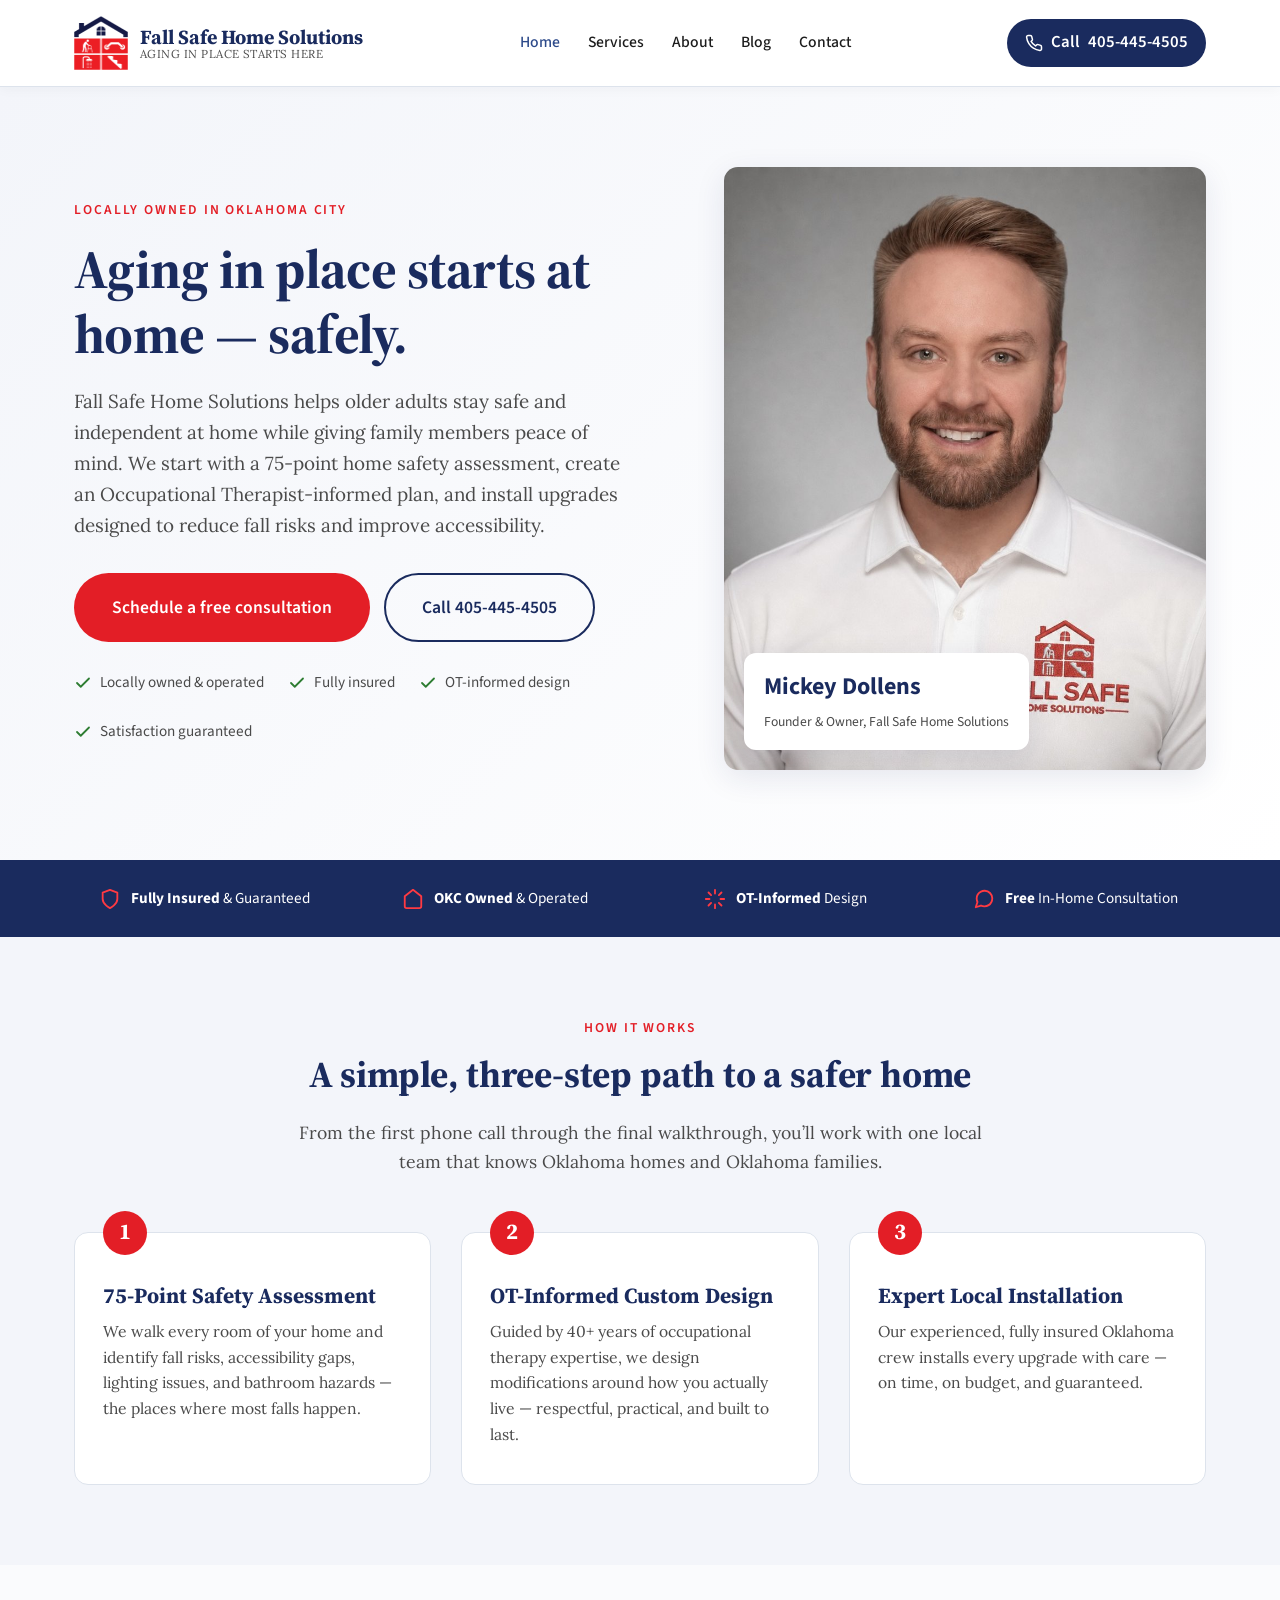
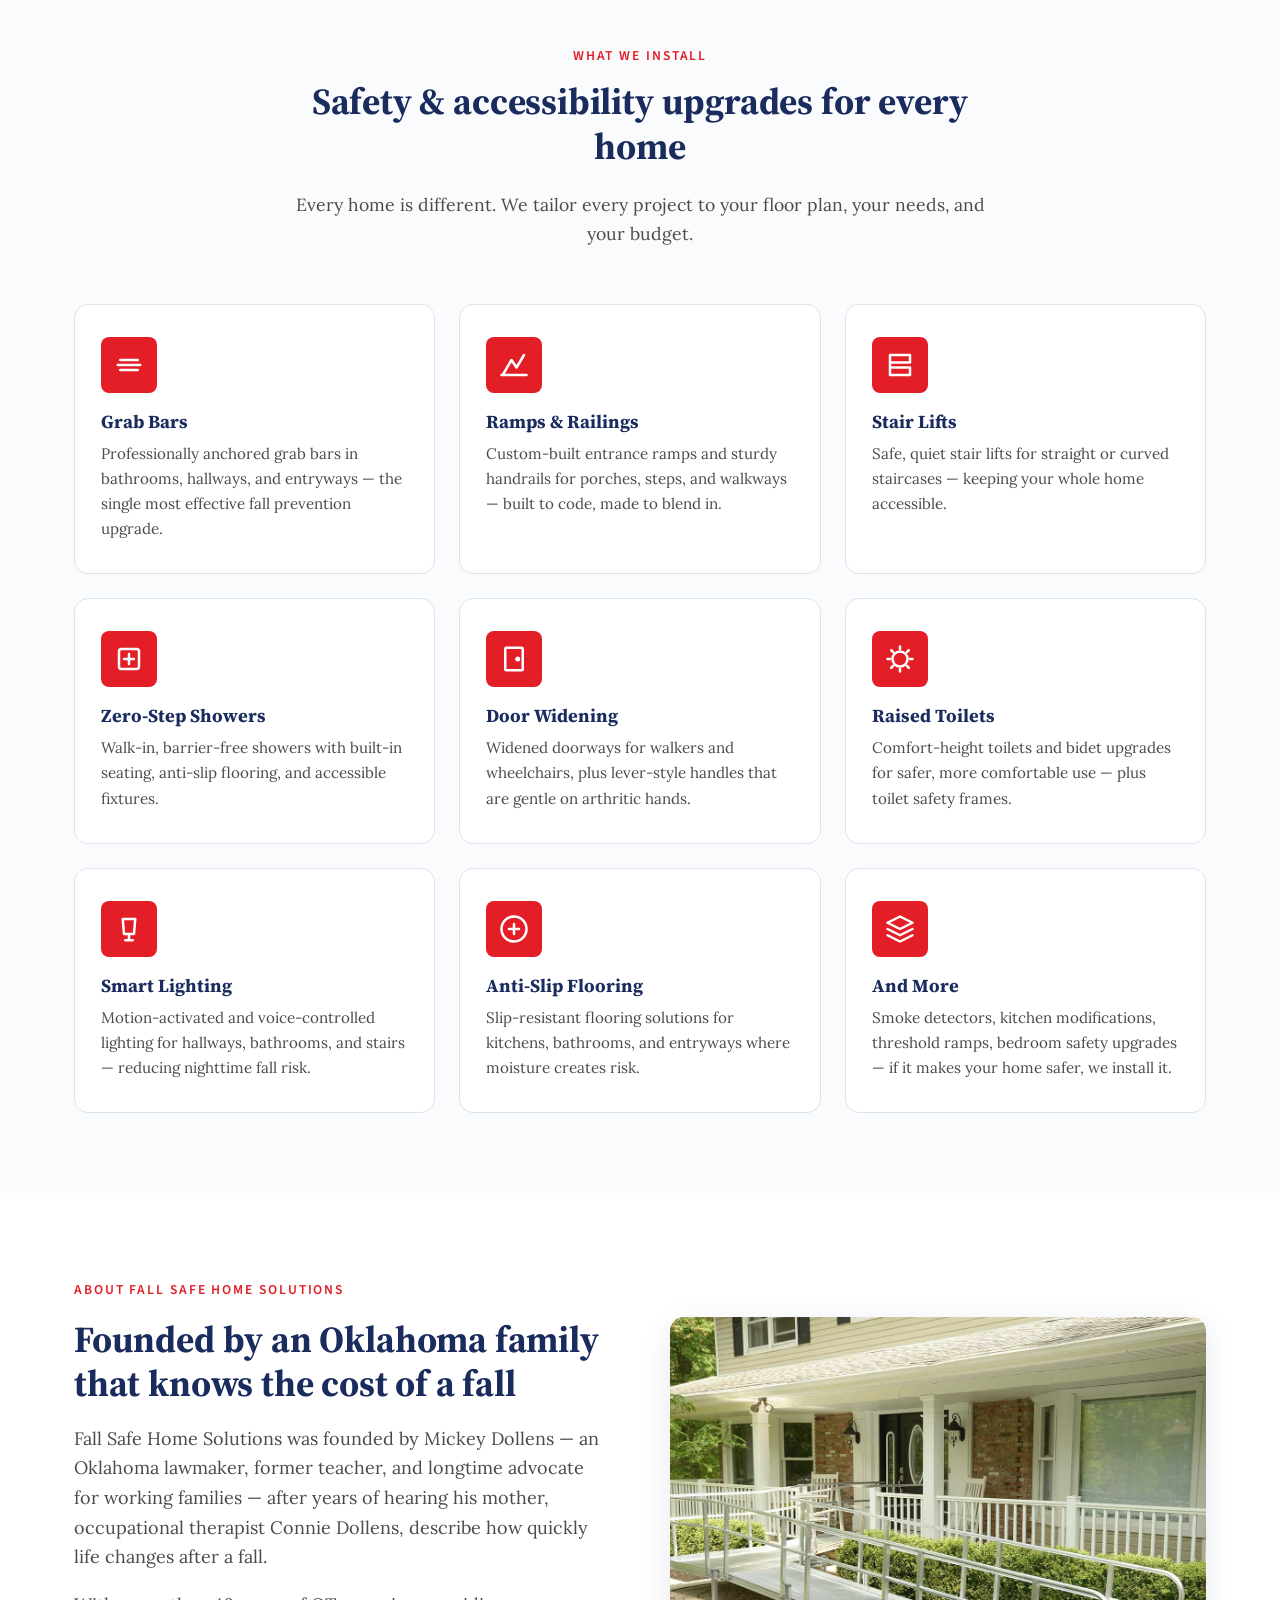
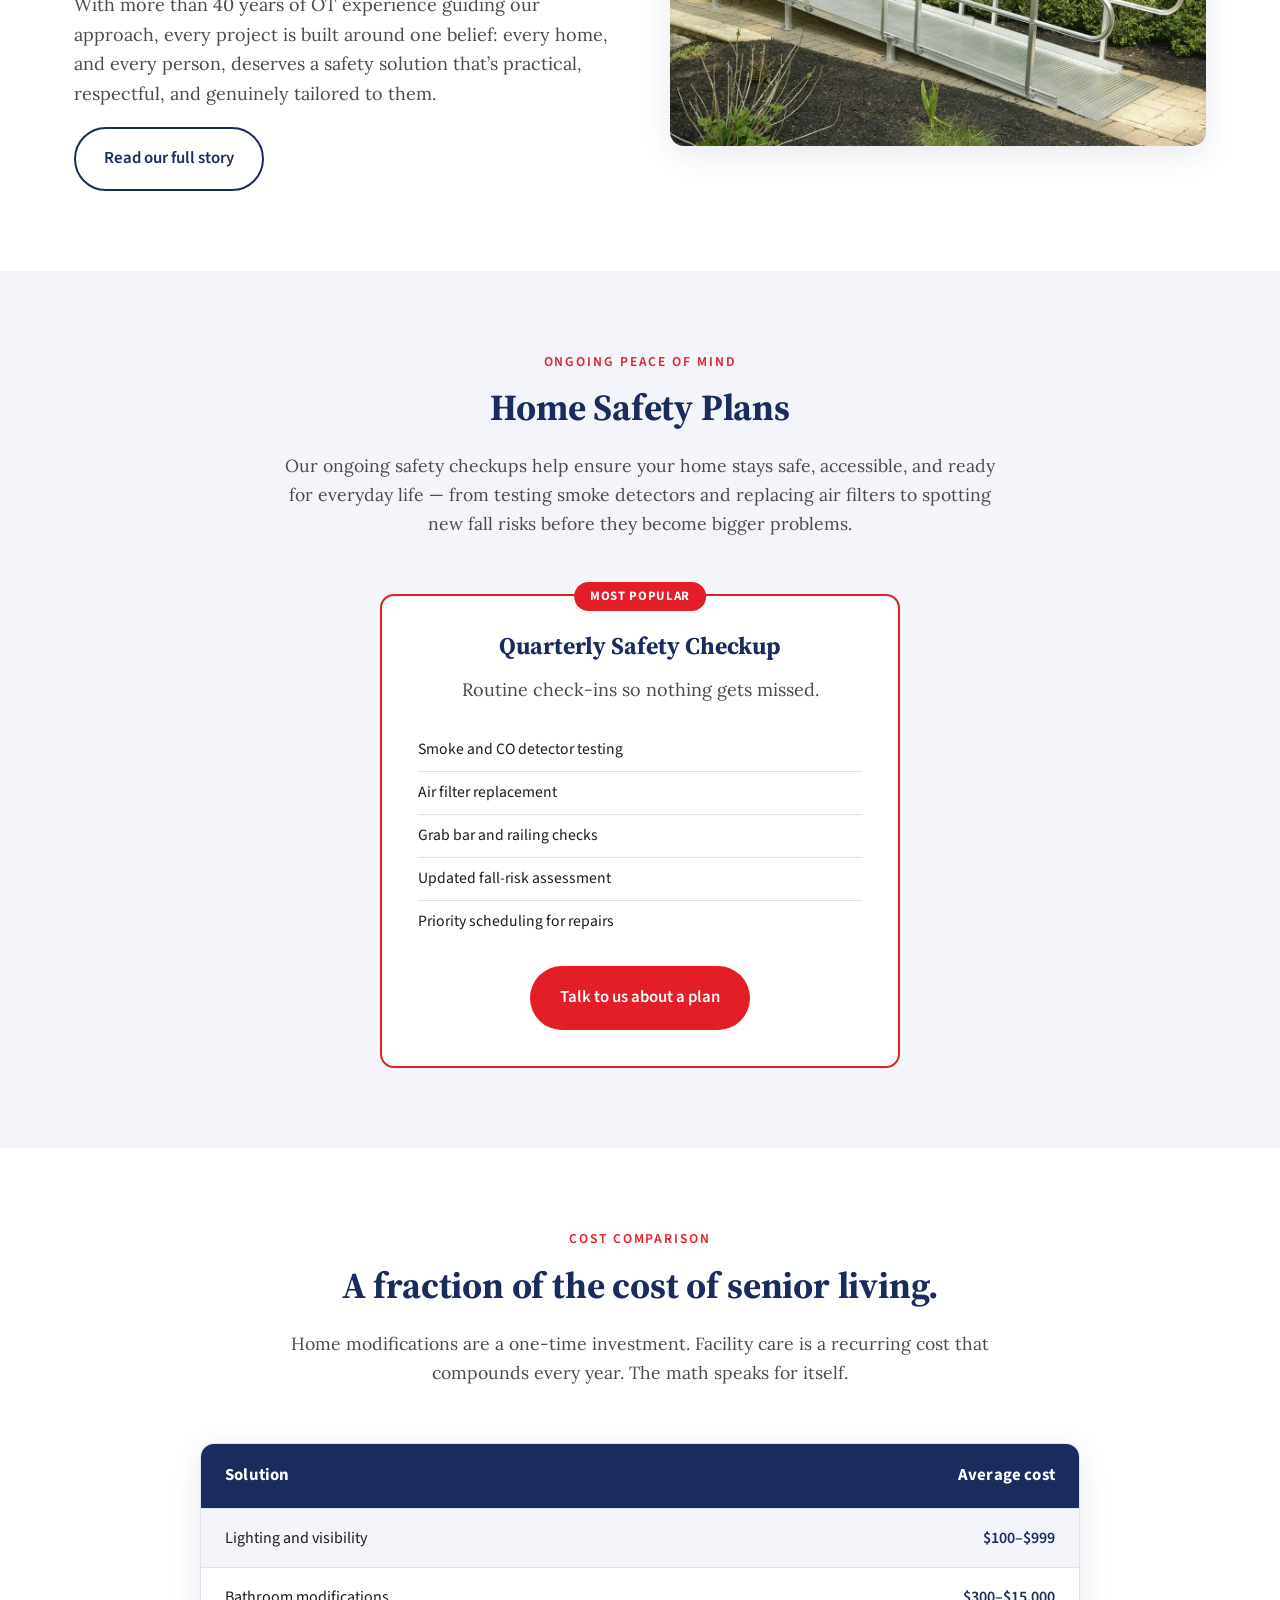
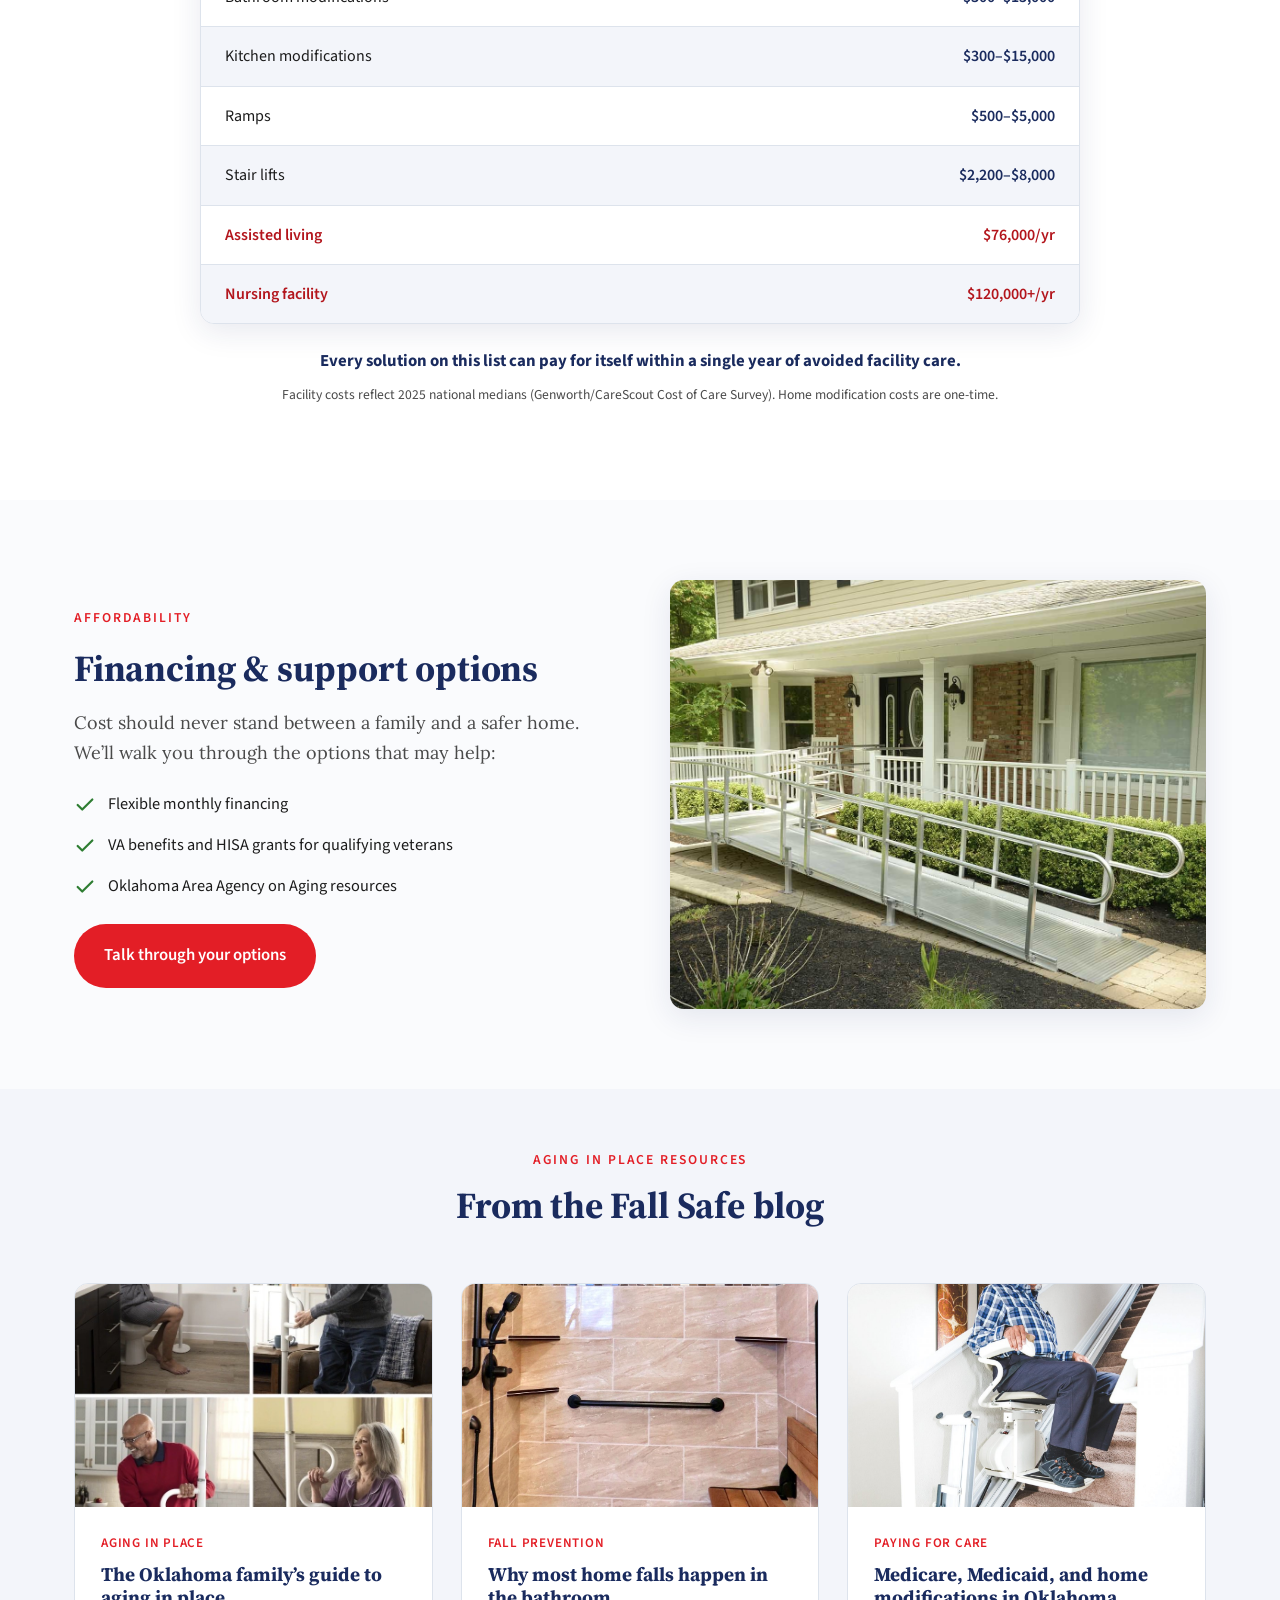
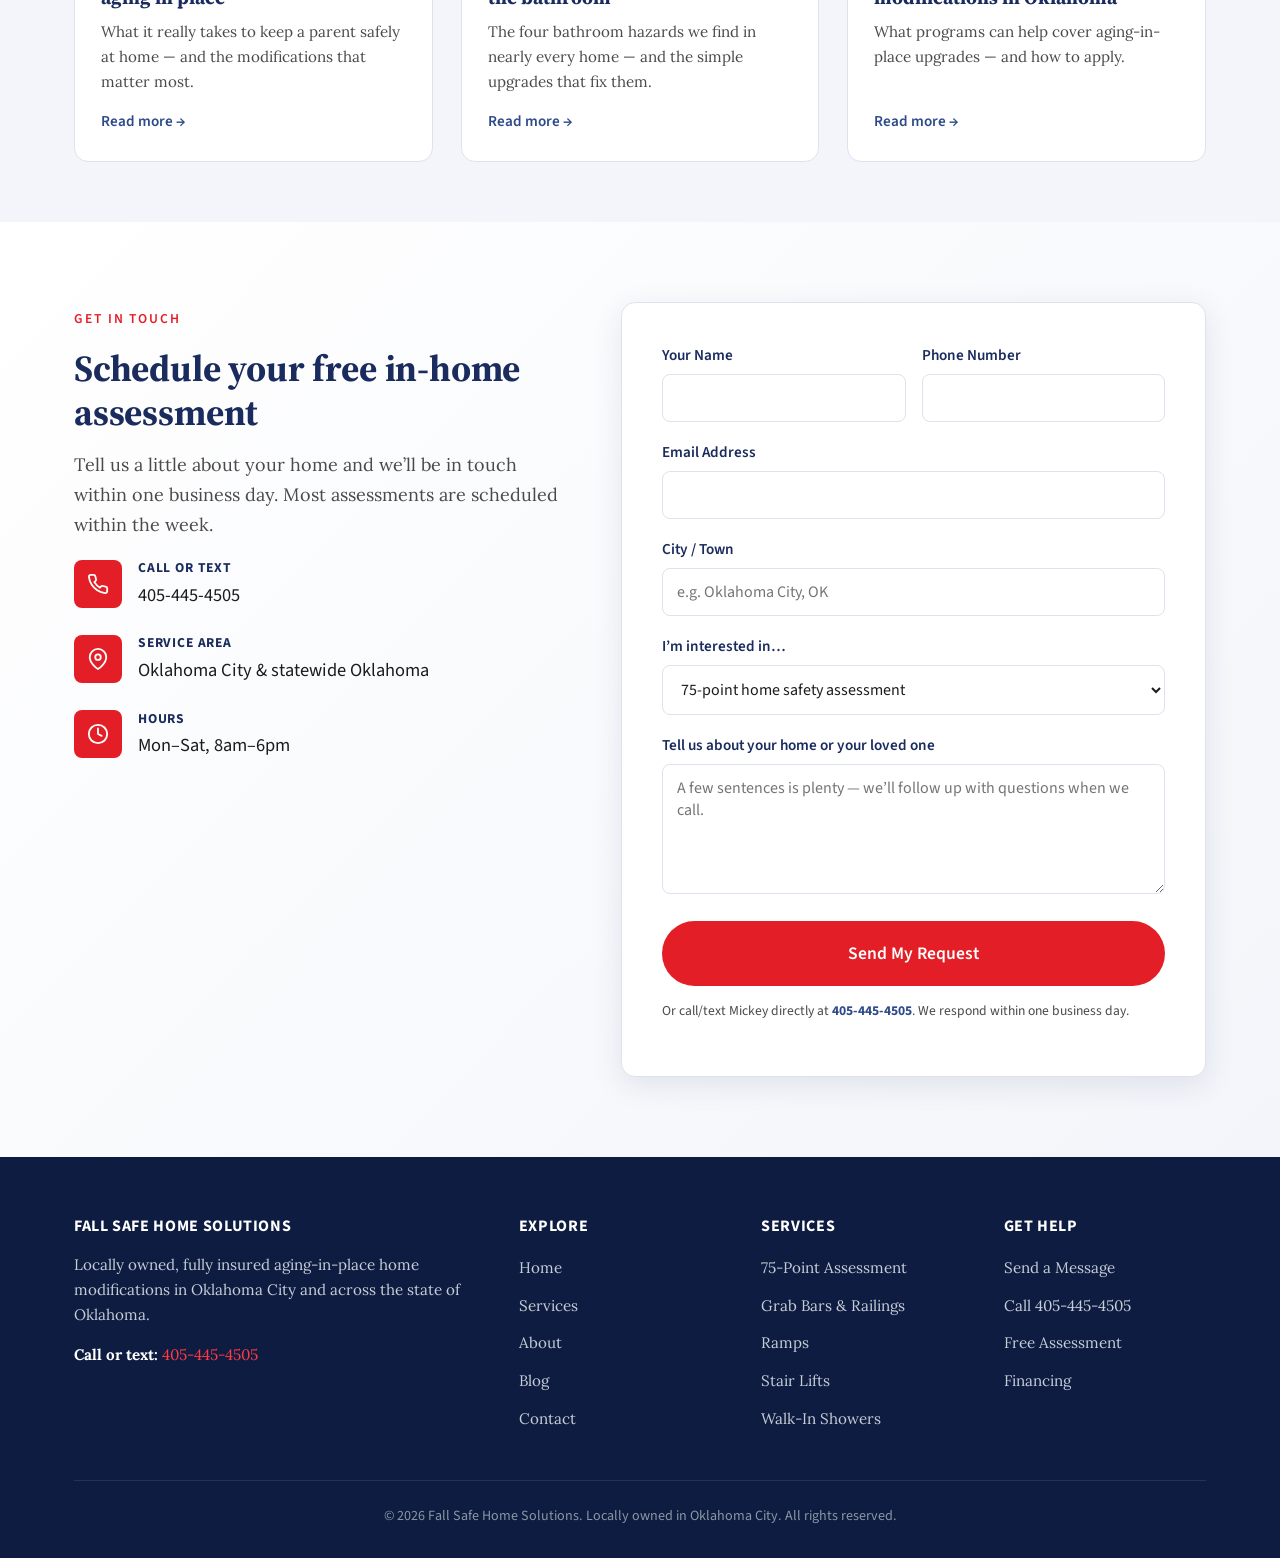
==== commit b687327a: "Swap section/blog photos: finance, homepage, healthy, bathroom, medicare/SL3009" ====
--- a/index.html
+++ b/index.html
@@ -255,7 +255,7 @@
 <section class="about-teaser">
   <div class="container split reverse">
     <div class="split-image">
-      <img src="images/install-shower.jpg" alt="A real Fall Safe Home Solutions bathroom install with grab bars" loading="lazy" />
+      <img src="images/section-homepage.jpg" alt="An Oklahoma family helping Oklahoma families age safely at home" loading="lazy" />
     </div>
     <div class="split-content">
       <span class="hero-eyebrow">About Fall Safe Home Solutions</span>
@@ -351,7 +351,7 @@
     </div>
     <div class="blog-teaser-grid">
       <a href="blog/aging-in-place-oklahoma.html" class="blog-card">
-        <div class="blog-card-img" style="background-image: url('https://images.pexels.com/photos/3768913/pexels-photo-3768913.jpeg?auto=compress&cs=tinysrgb&w=900');"></div>
+        <div class="blog-card-img" style="background-image: url('images/blog-healthy.jpg');"></div>
         <div class="blog-card-body">
           <span class="blog-card-meta">Aging in Place</span>
           <h3>The Oklahoma family&rsquo;s guide to aging in place</h3>
@@ -360,7 +360,7 @@
         </div>
       </a>
       <a href="blog/bathroom-fall-prevention.html" class="blog-card">
-        <div class="blog-card-img" style="background-image: url('images/install-shower.jpg');"></div>
+        <div class="blog-card-img" style="background-image: url('images/blog-bathroom.jpg');"></div>
         <div class="blog-card-body">
           <span class="blog-card-meta">Fall Prevention</span>
           <h3>Why most home falls happen in the bathroom</h3>
@@ -369,7 +369,7 @@
         </div>
       </a>
       <a href="blog/medicare-home-modifications.html" class="blog-card">
-        <div class="blog-card-img" style="background-image: url('https://images.pexels.com/photos/4101137/pexels-photo-4101137.jpeg?auto=compress&cs=tinysrgb&w=900');"></div>
+        <div class="blog-card-img" style="background-image: url('images/blog-medicare.jpg');"></div>
         <div class="blog-card-body">
           <span class="blog-card-meta">Paying for Care</span>
           <h3>Medicare, Medicaid, and home modifications in Oklahoma</h3>
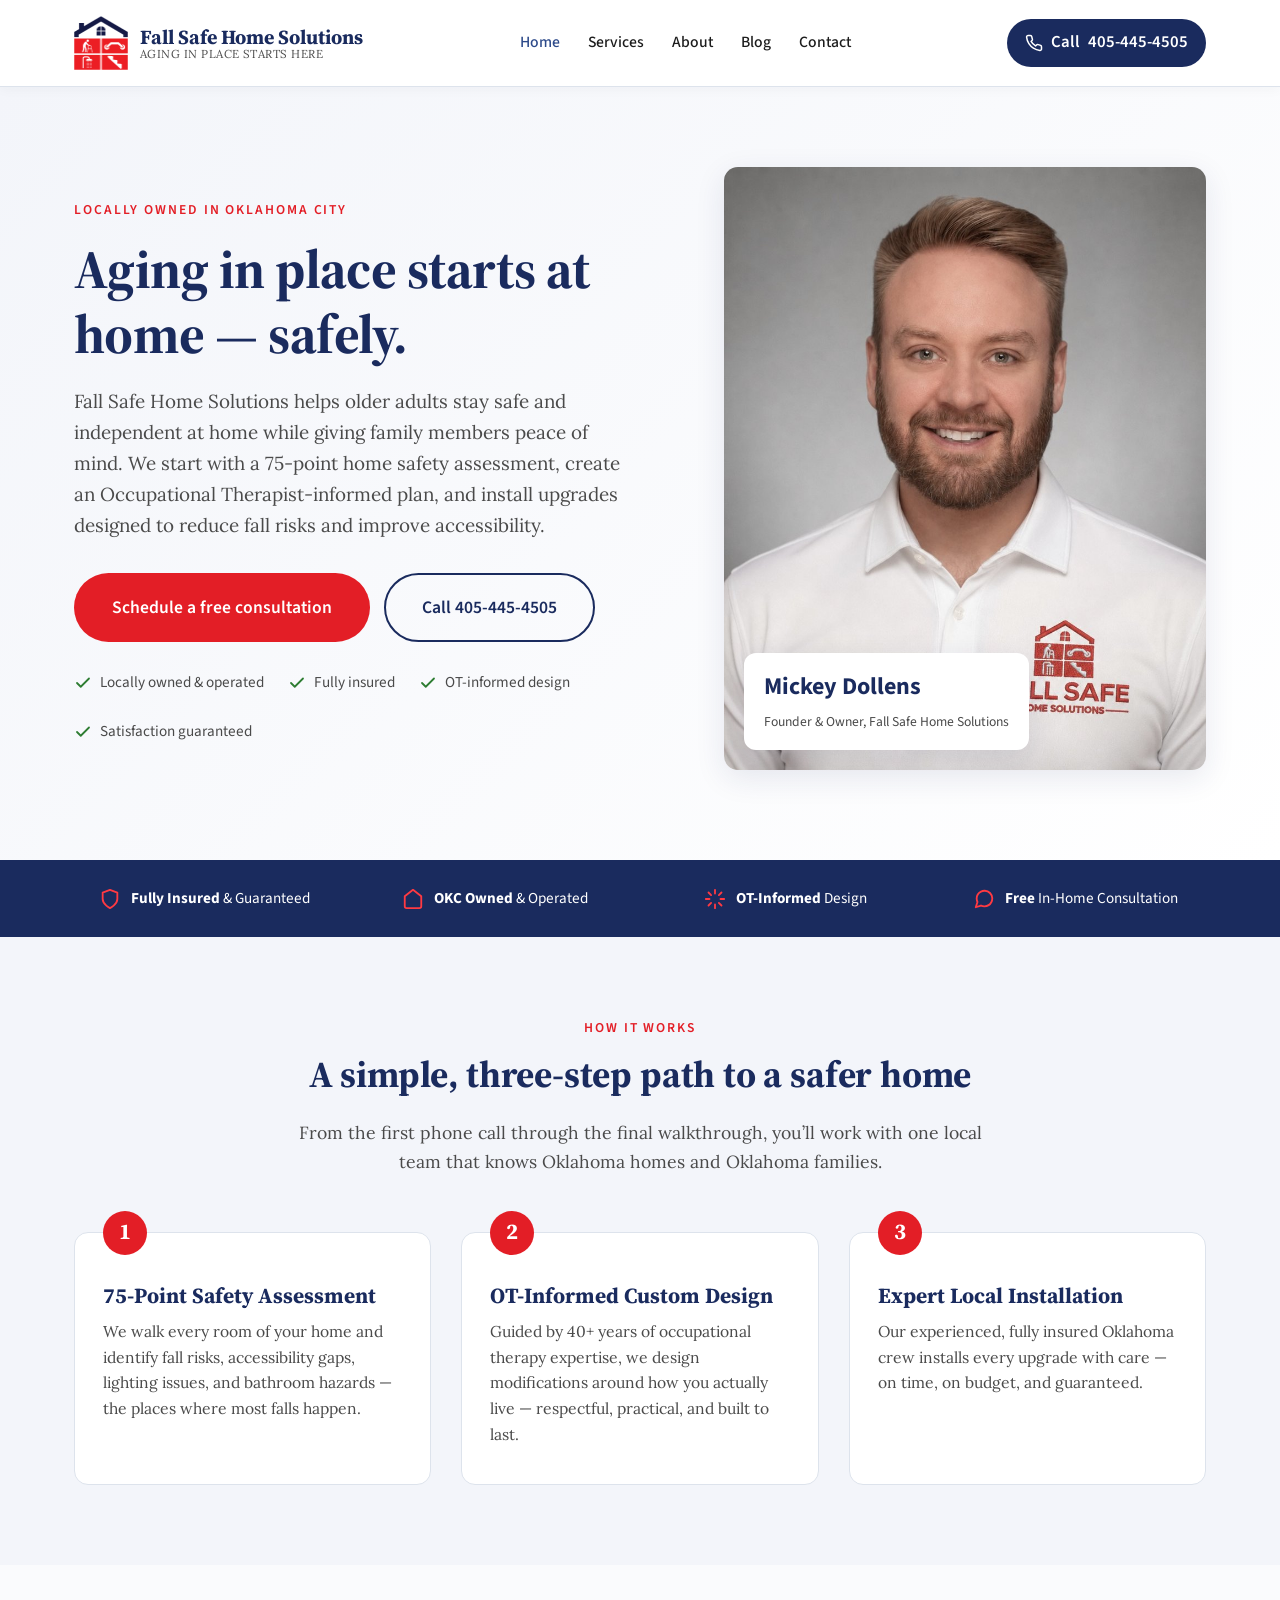
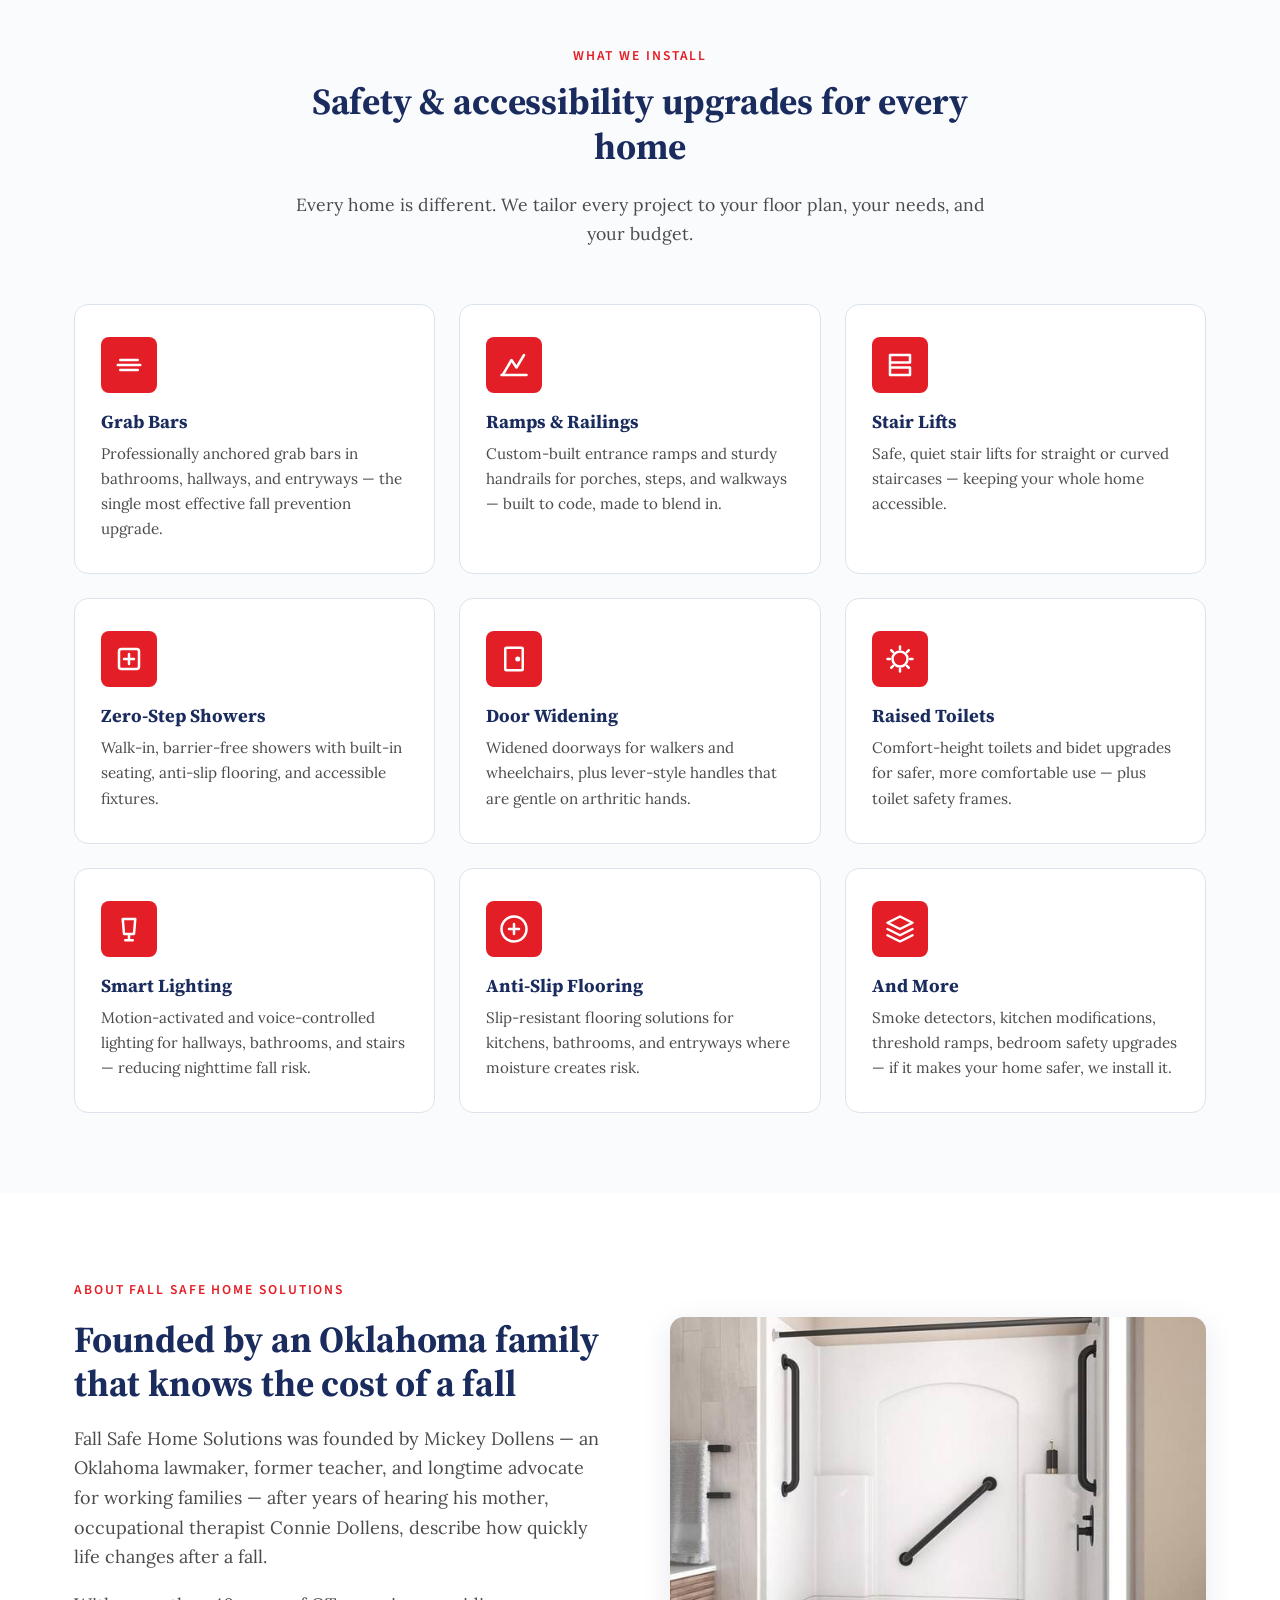
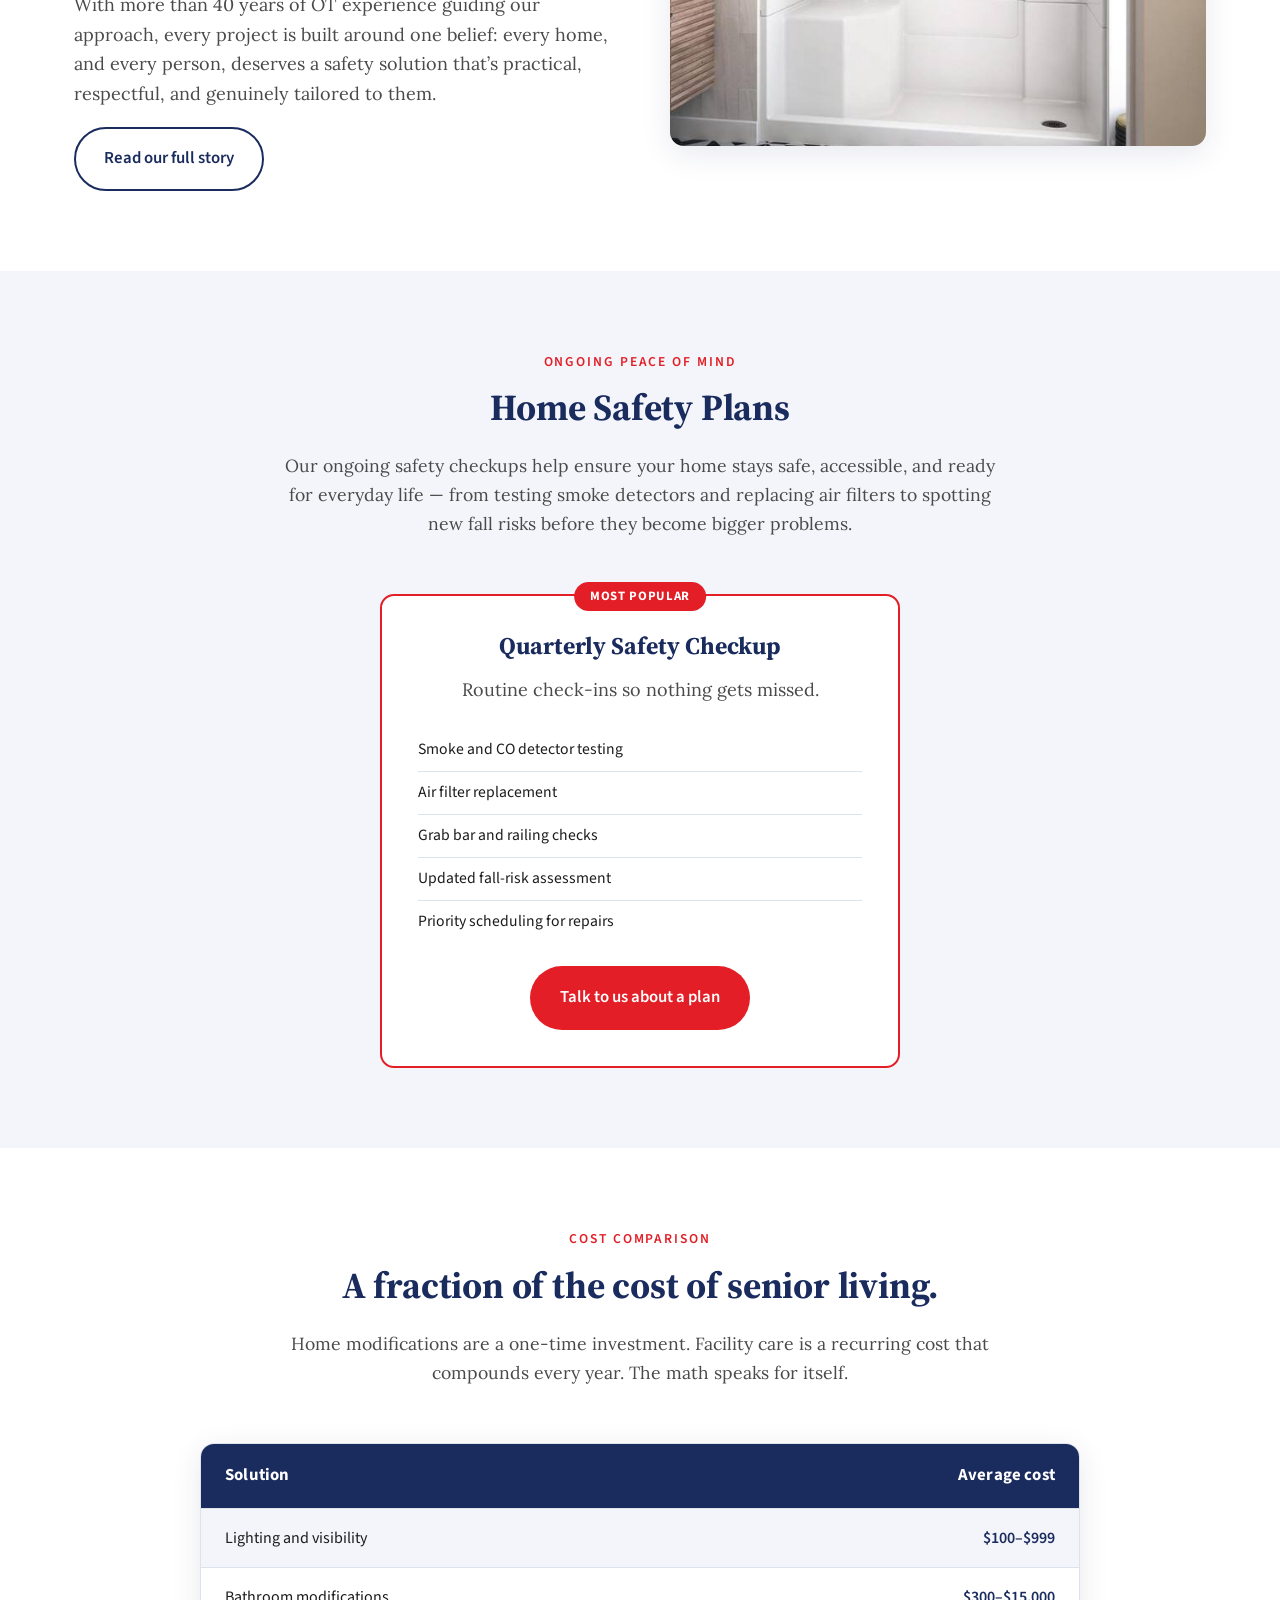
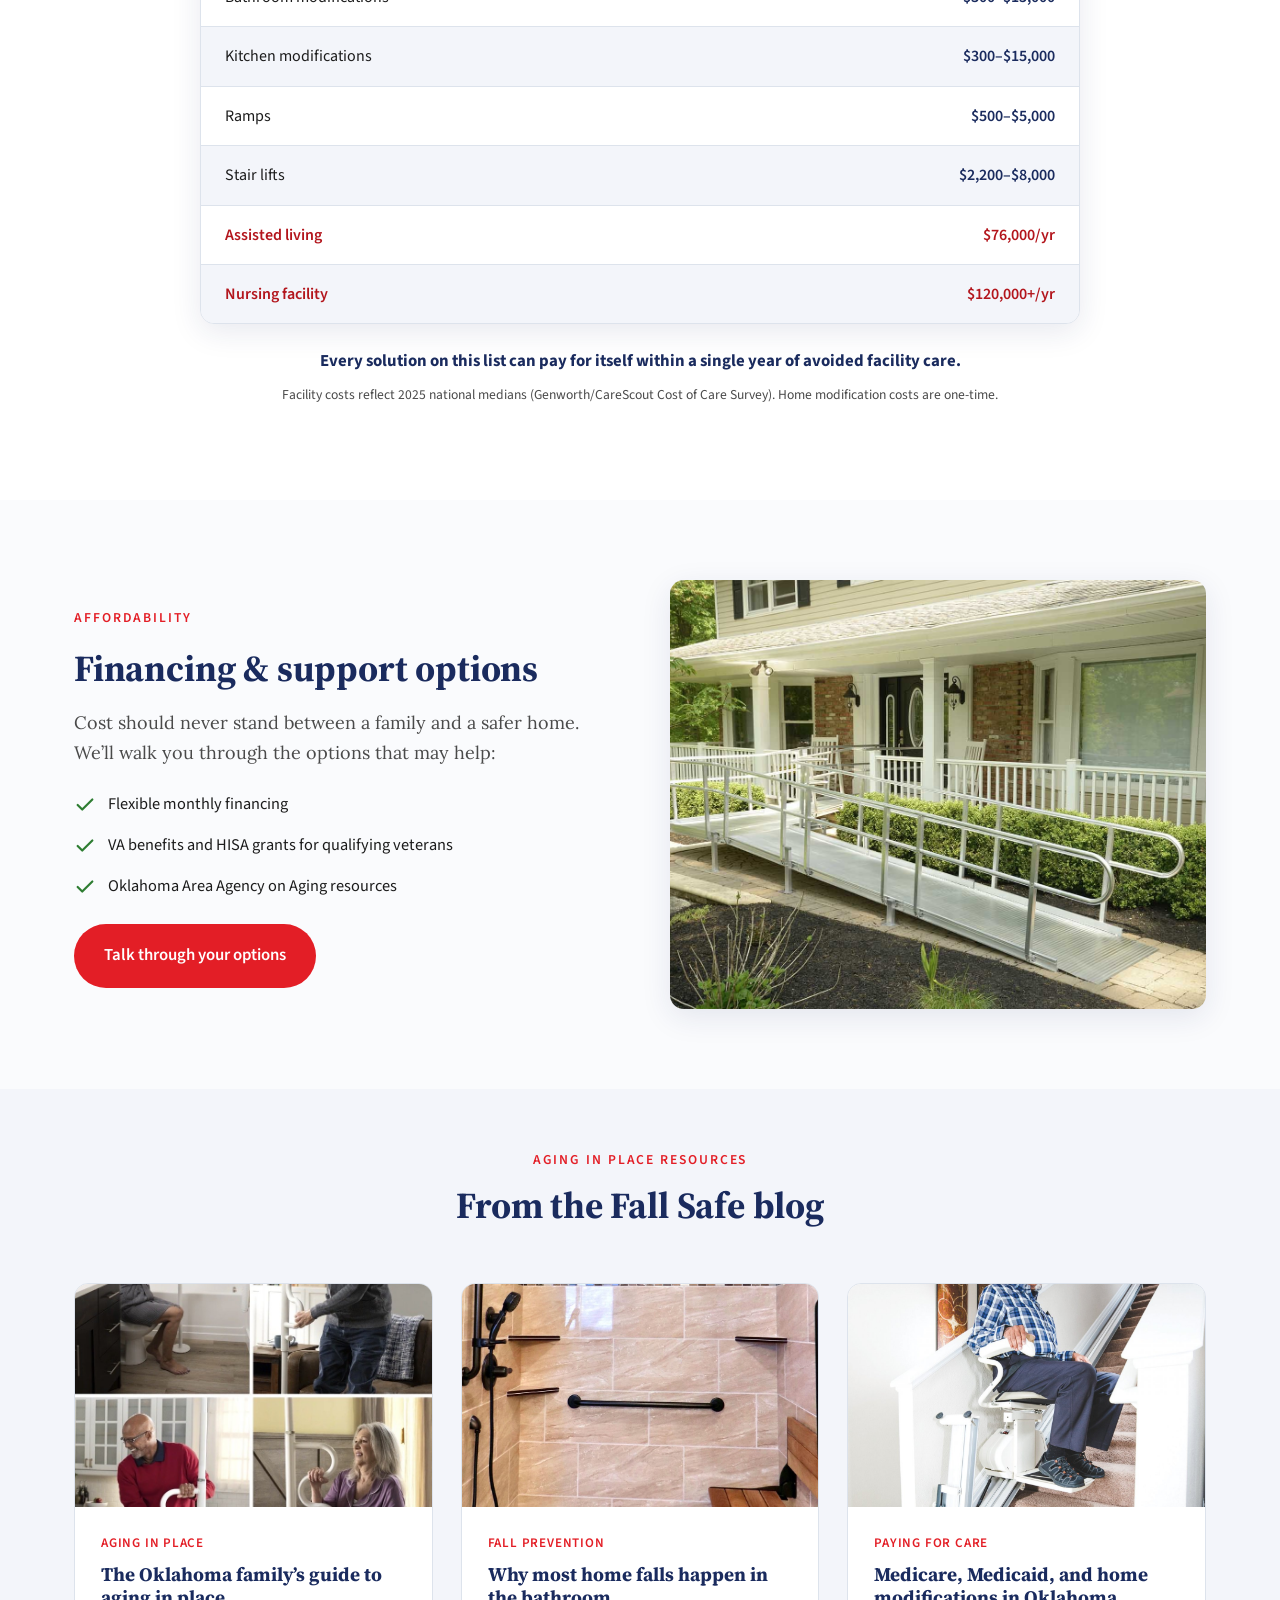
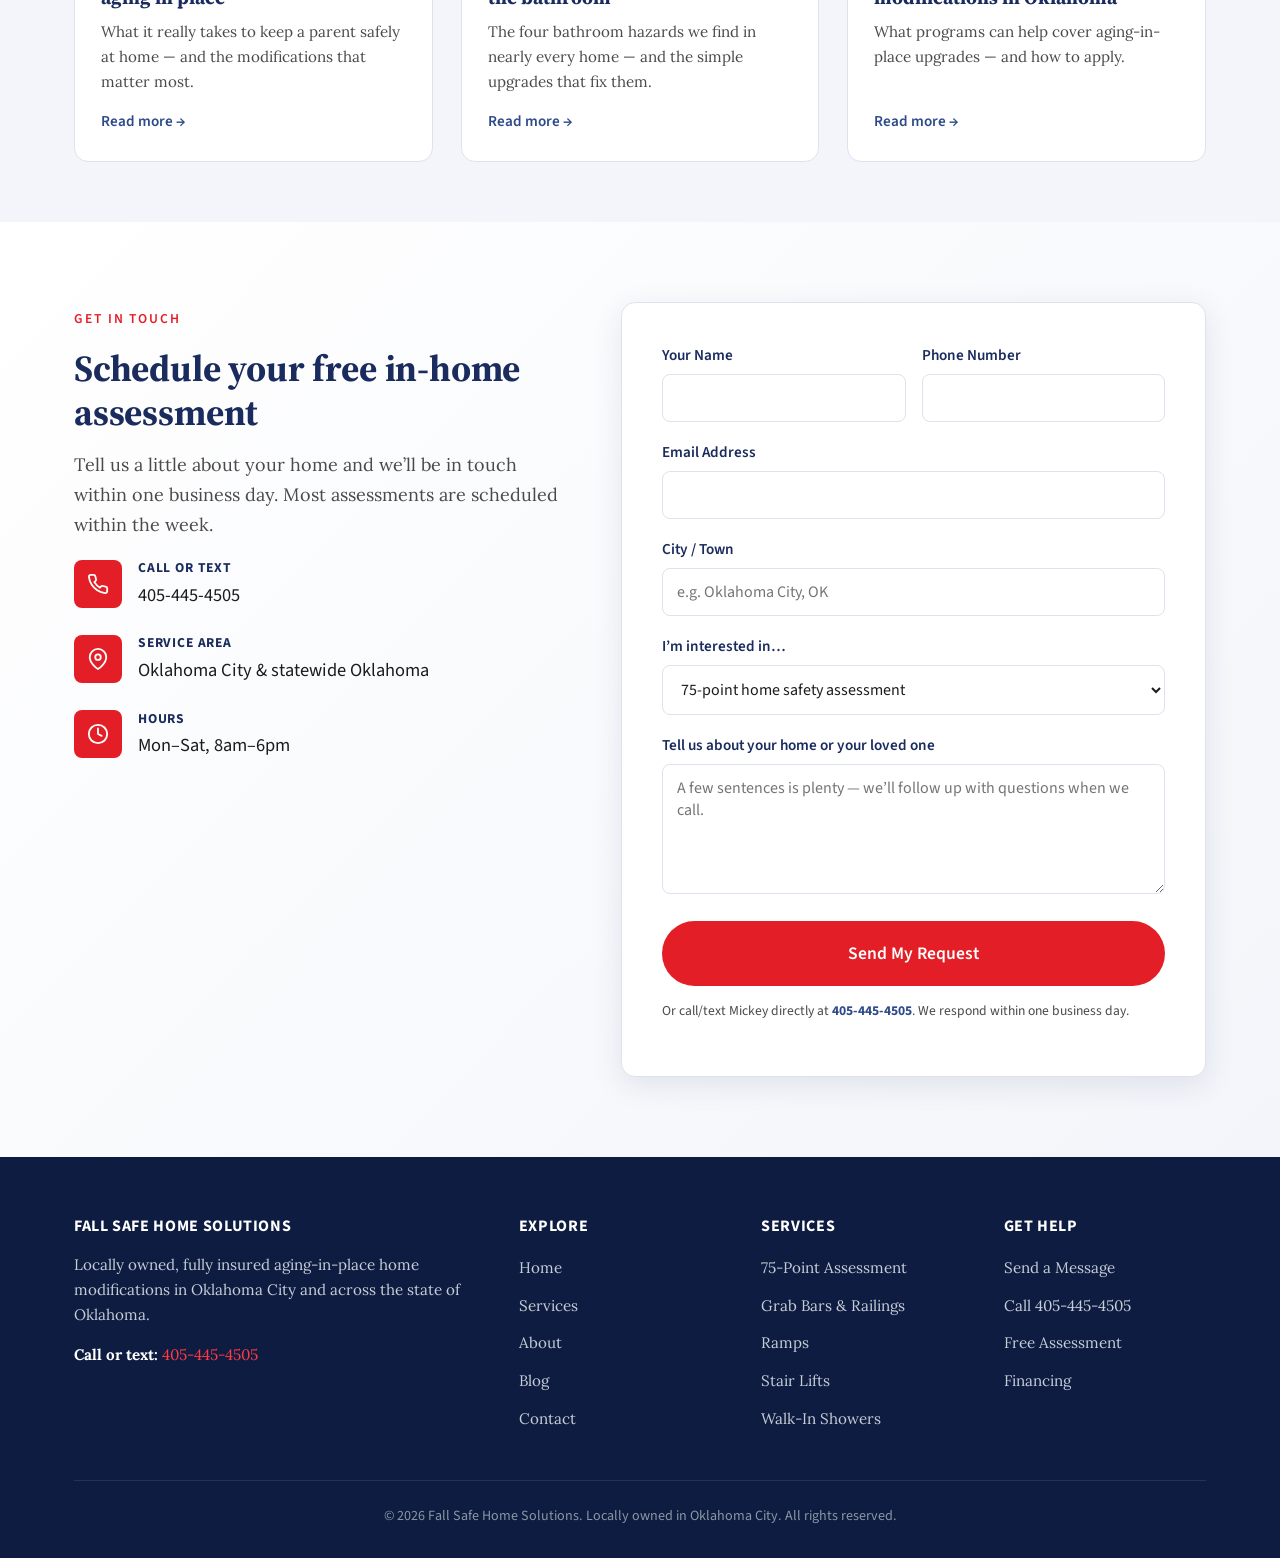
==== commit 211b7849: "Fix: use finance.jpg on services bottom and homepage about-teaser" ====
--- a/index.html
+++ b/index.html
@@ -255,7 +255,7 @@
 <section class="about-teaser">
   <div class="container split reverse">
     <div class="split-image">
-      <img src="images/section-homepage.jpg" alt="An Oklahoma family helping Oklahoma families age safely at home" loading="lazy" />
+      <img src="images/section-finance.jpg" alt="A Fall Safe Home Solutions walk-in shower install with grab bars" loading="lazy" />
     </div>
     <div class="split-content">
       <span class="hero-eyebrow">About Fall Safe Home Solutions</span>
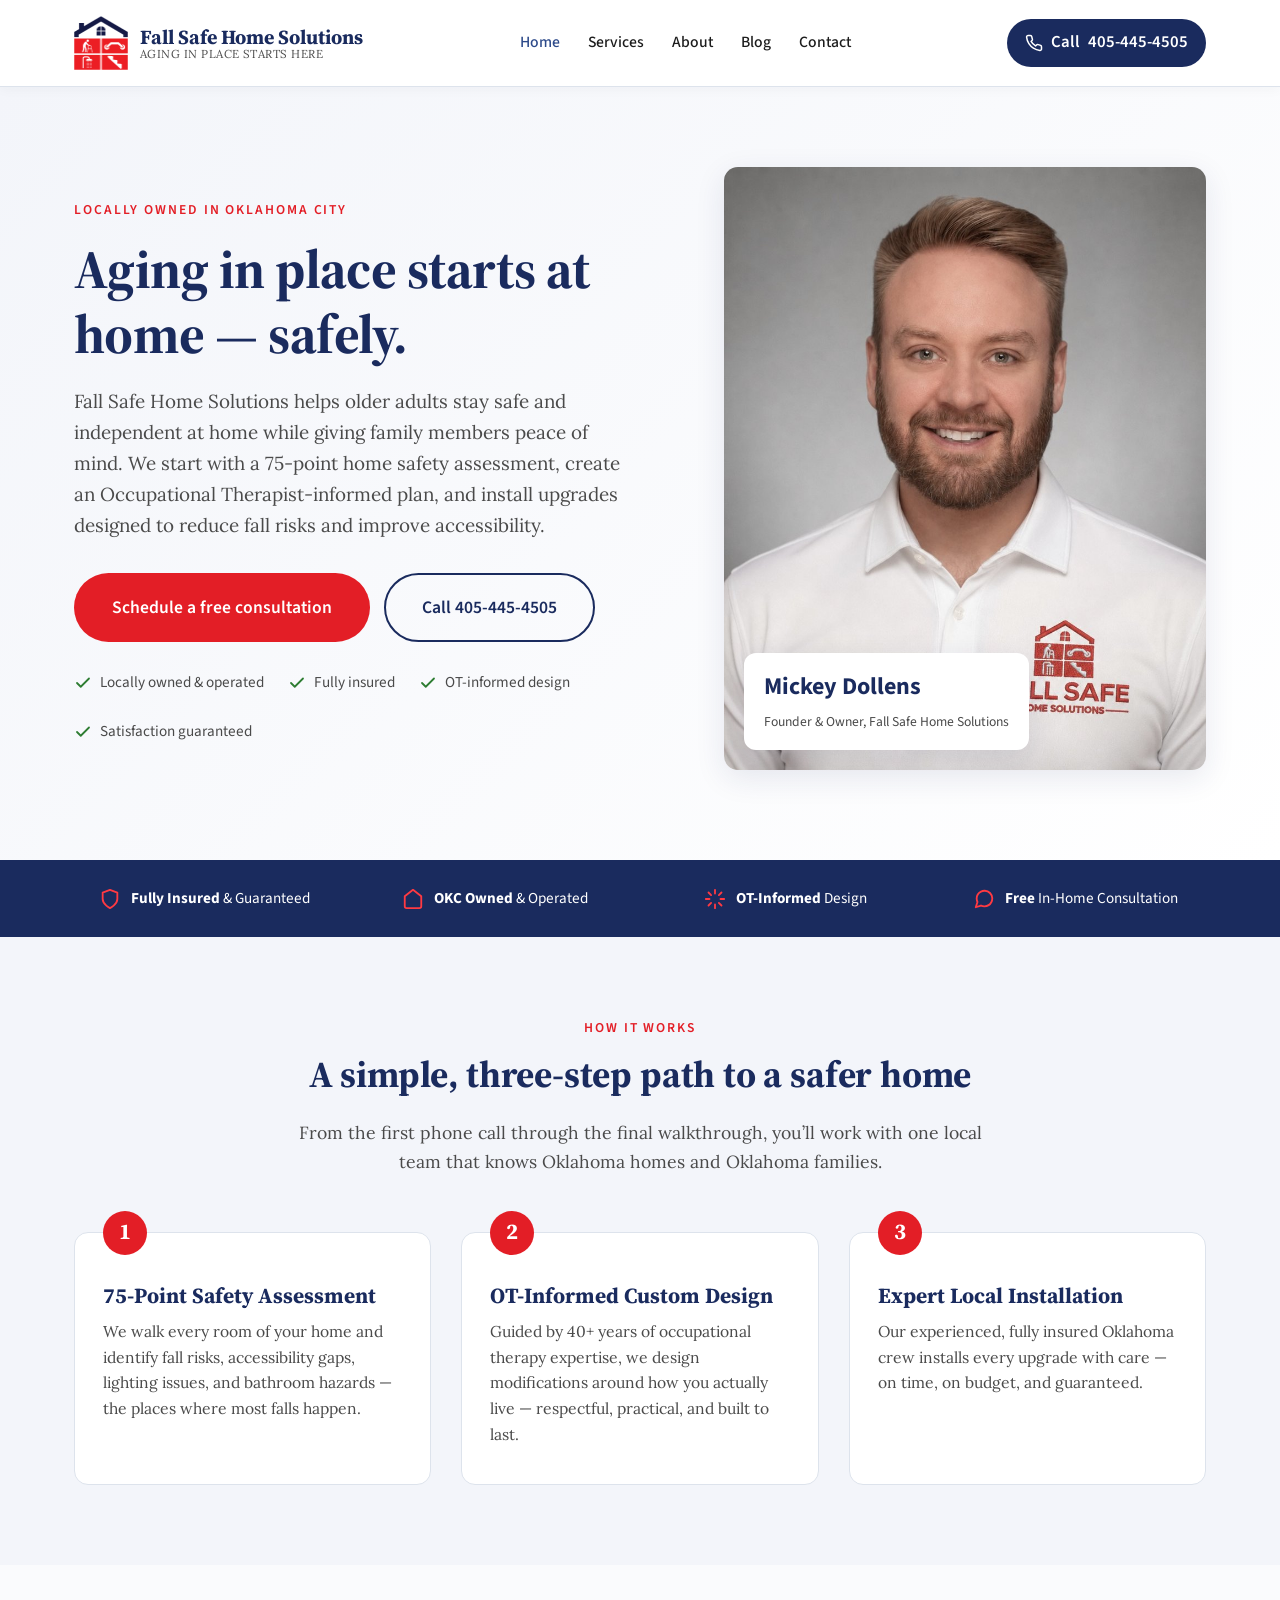
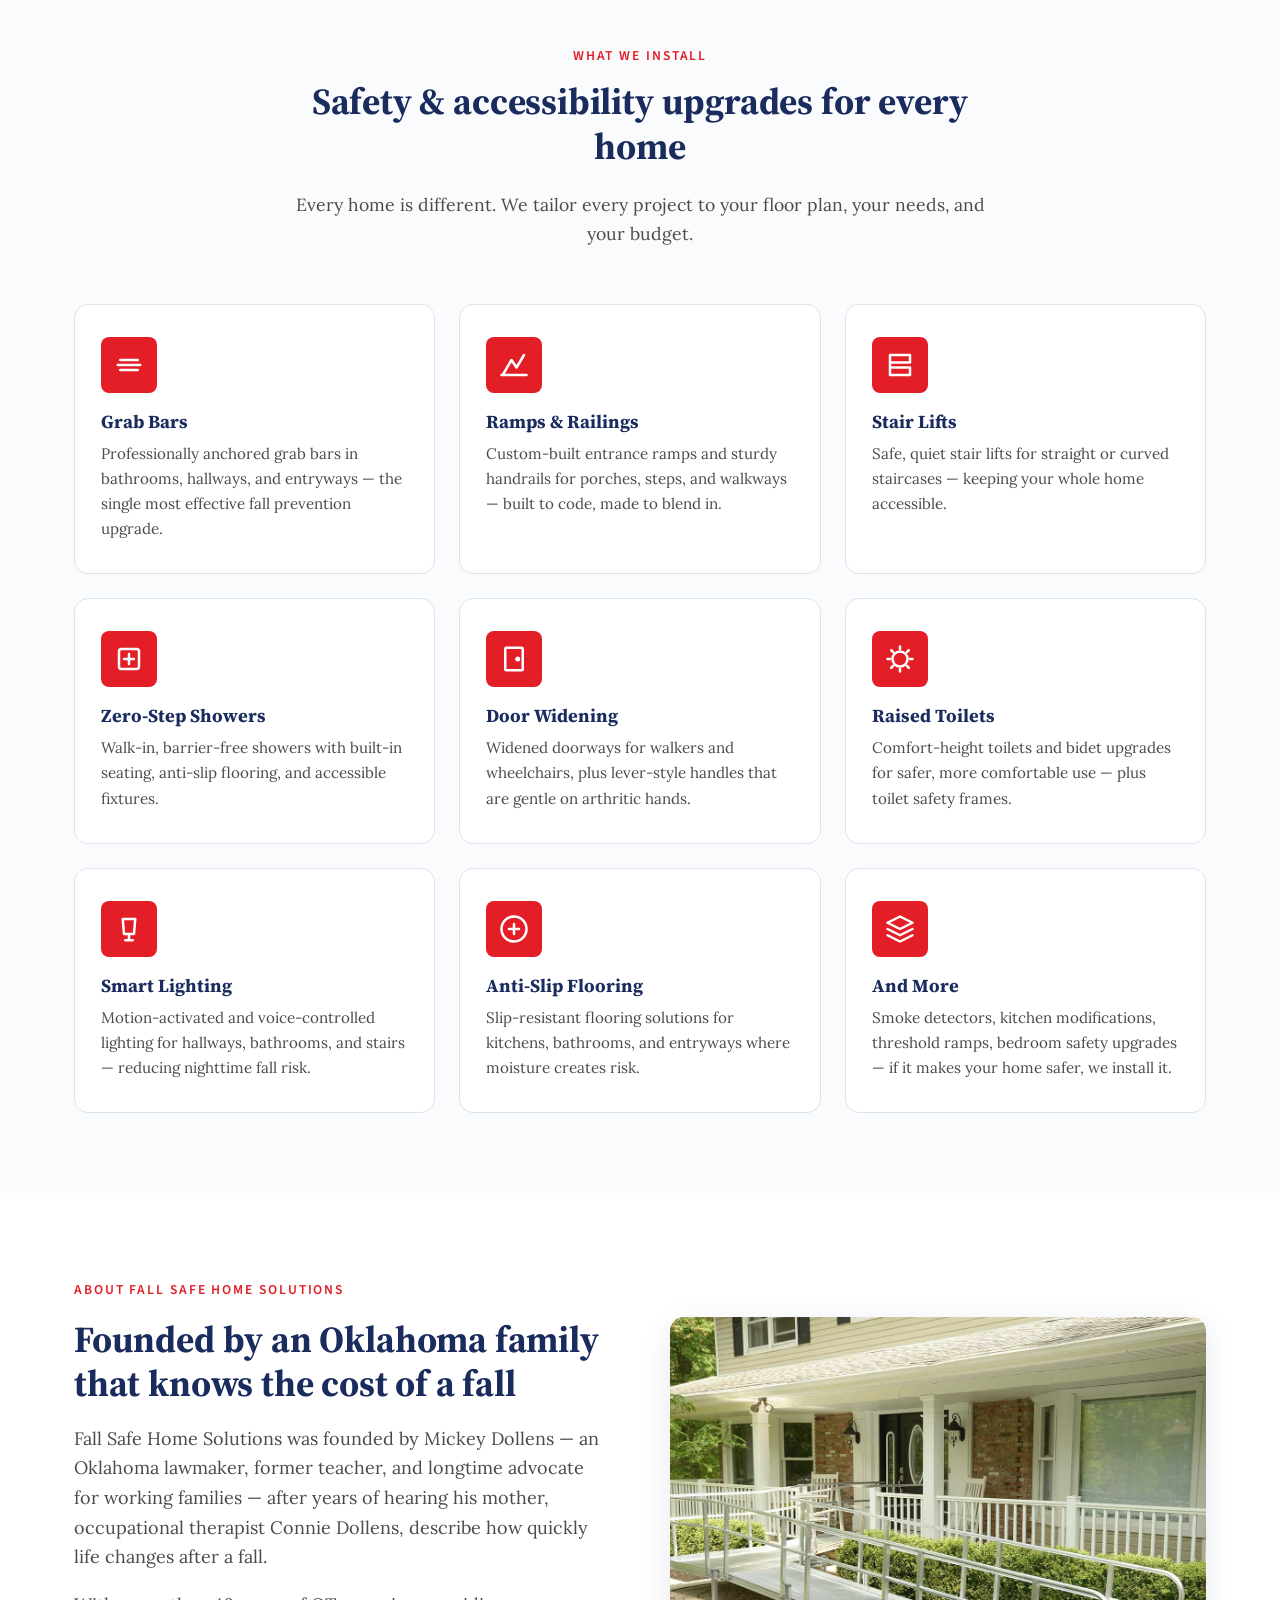
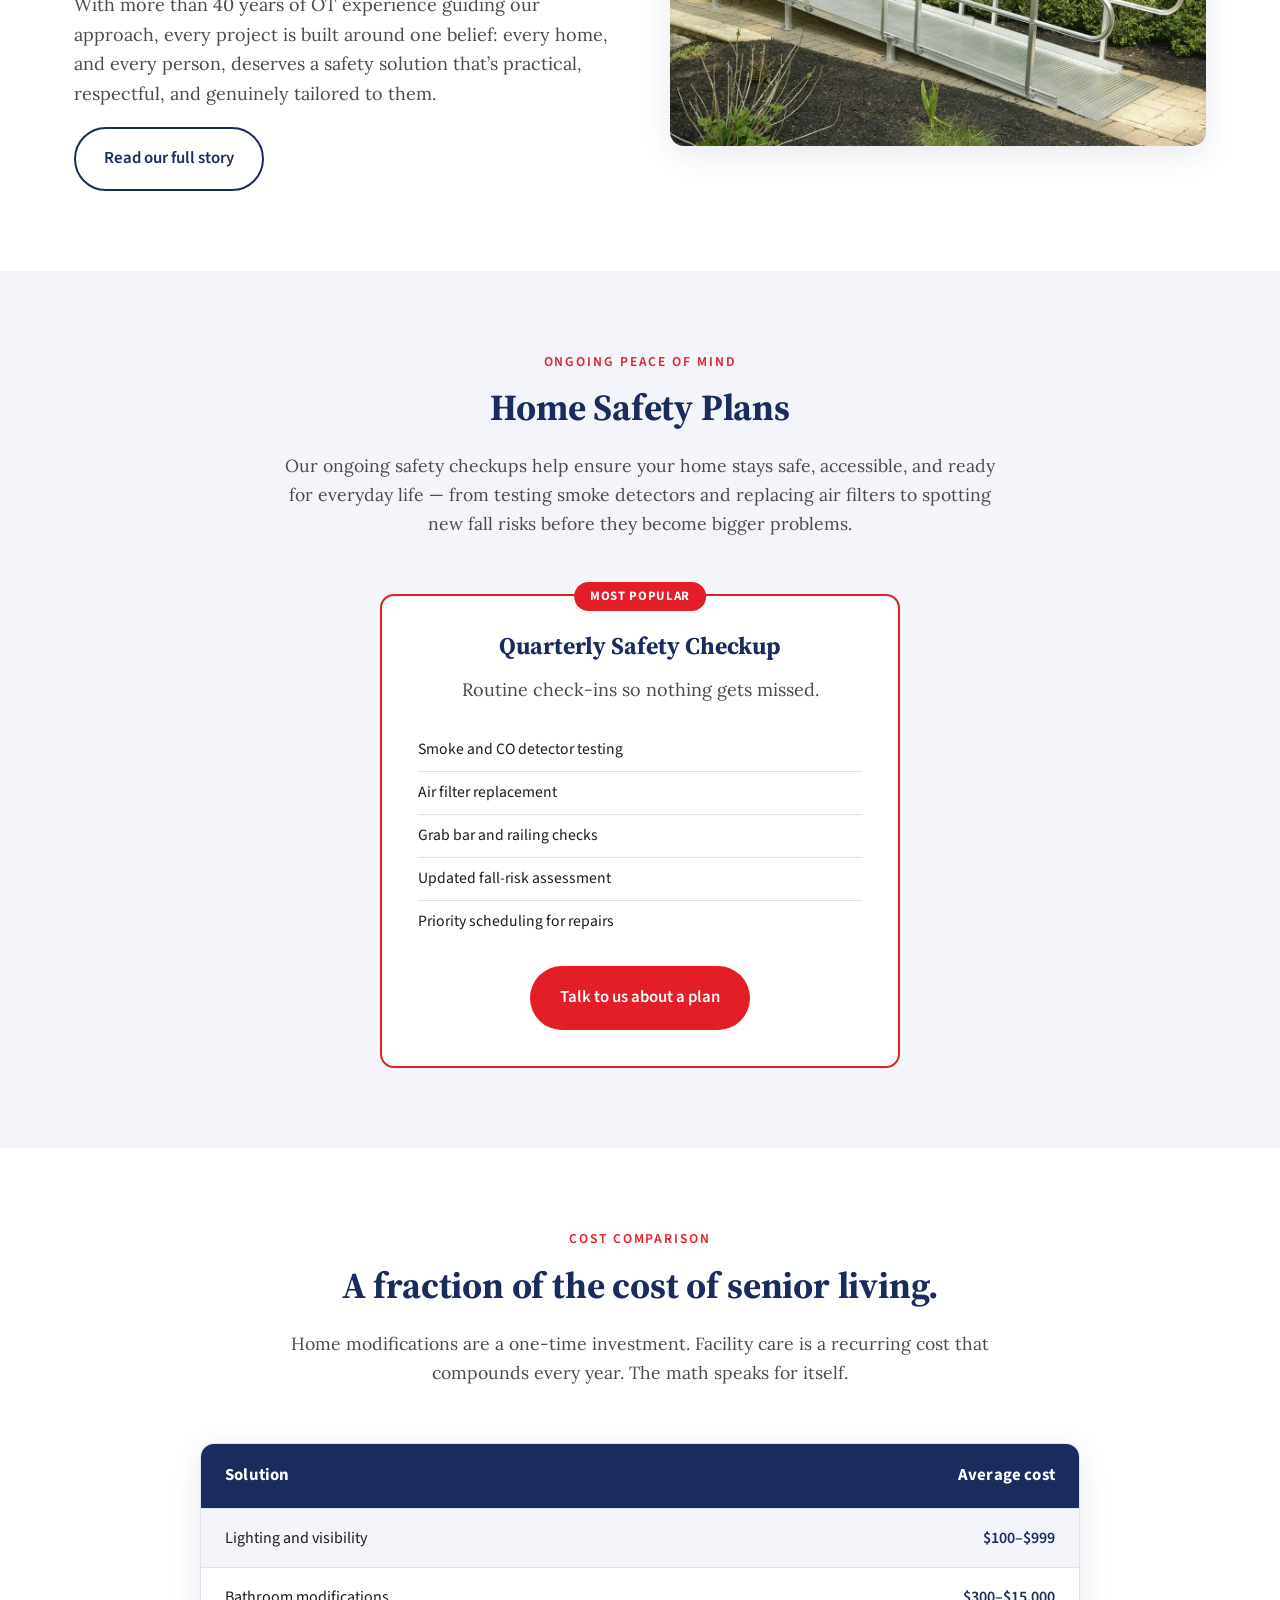
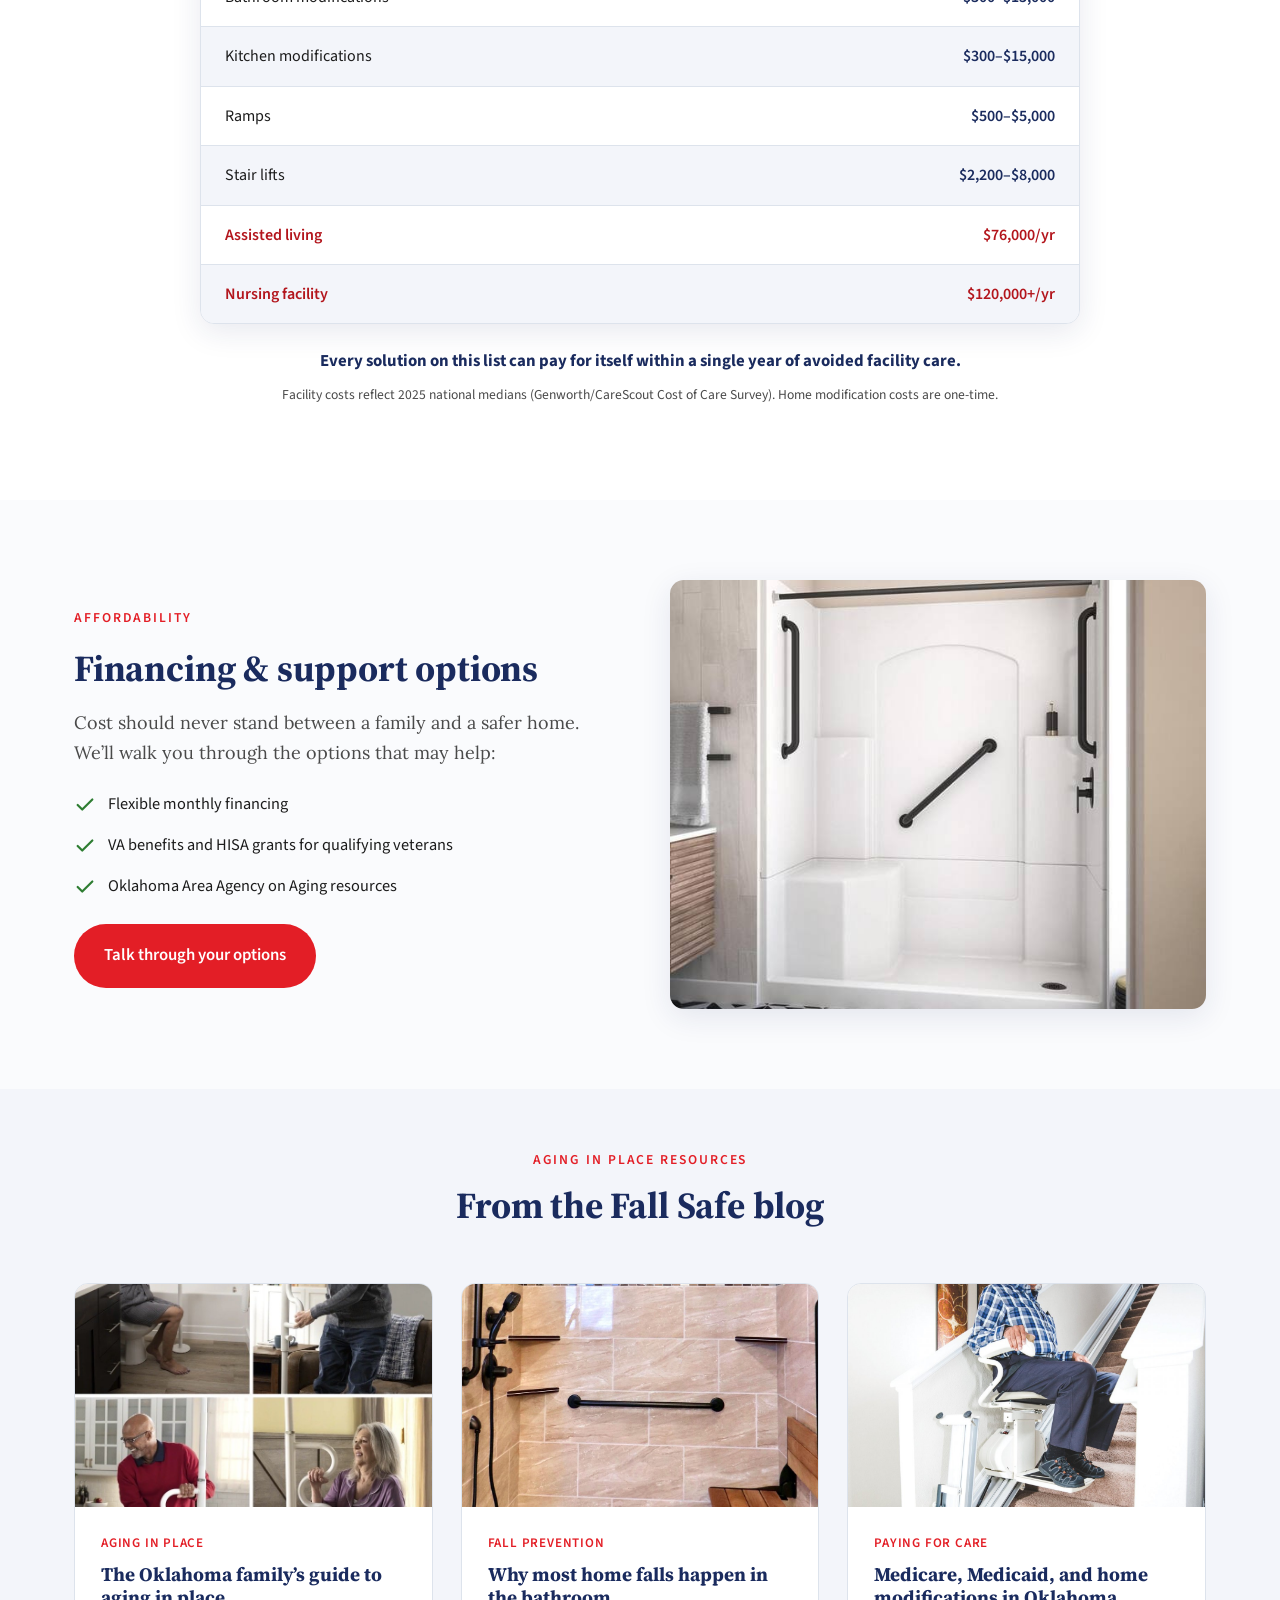
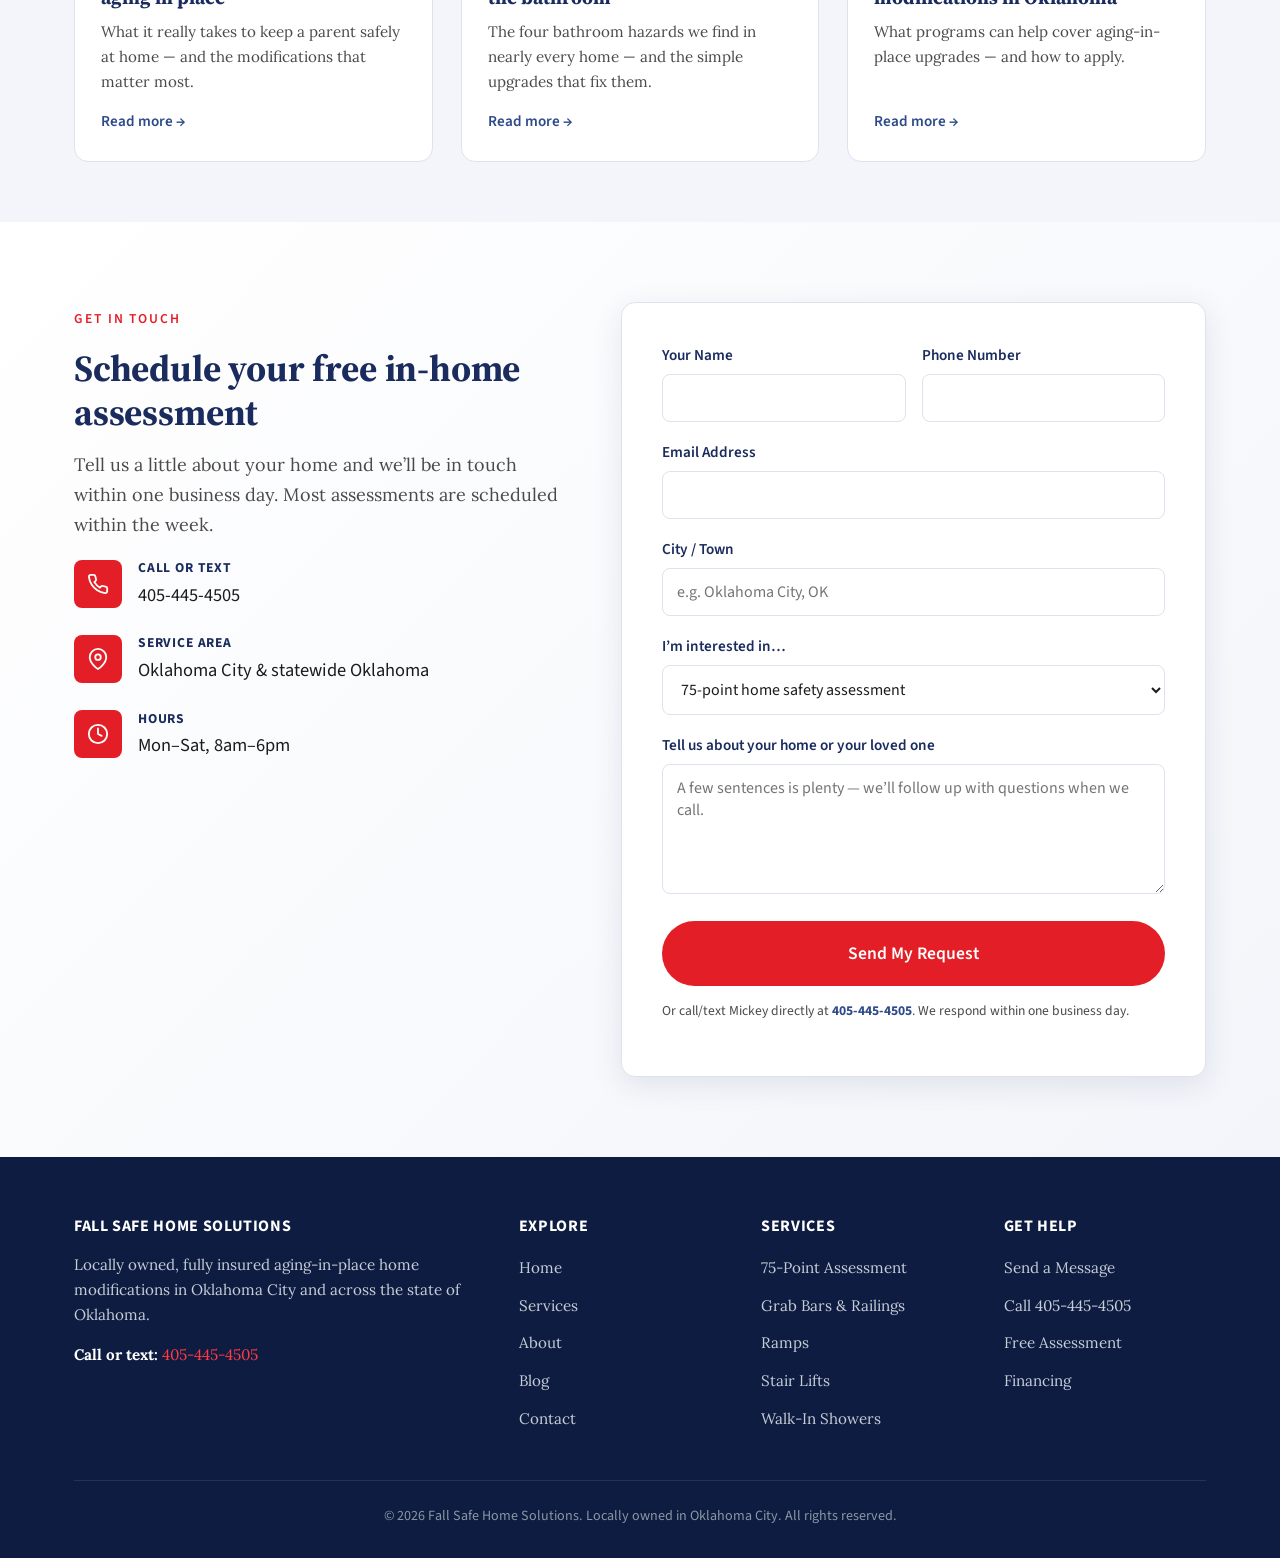
==== commit 40526041: "Swap homepage images: about-teaser=homepage.jpg, finance=finance.jpg" ====
--- a/index.html
+++ b/index.html
@@ -255,7 +255,7 @@
 <section class="about-teaser">
   <div class="container split reverse">
     <div class="split-image">
-      <img src="images/section-finance.jpg" alt="A Fall Safe Home Solutions walk-in shower install with grab bars" loading="lazy" />
+      <img src="images/section-homepage.jpg" alt="An Oklahoma family helping Oklahoma families age safely at home" loading="lazy" />
     </div>
     <div class="split-content">
       <span class="hero-eyebrow">About Fall Safe Home Solutions</span>
@@ -337,7 +337,7 @@
       <a href="#contact" class="btn btn-primary">Talk through your options</a>
     </div>
     <div class="split-image">
-      <img src="images/install-ramp.jpg" alt="An aluminum wheelchair ramp installation by Fall Safe Home Solutions" loading="lazy" />
+      <img src="images/section-finance.jpg" alt="Walk-in shower install with grab bars — accessible bathroom" loading="lazy" />
     </div>
   </div>
 </section>
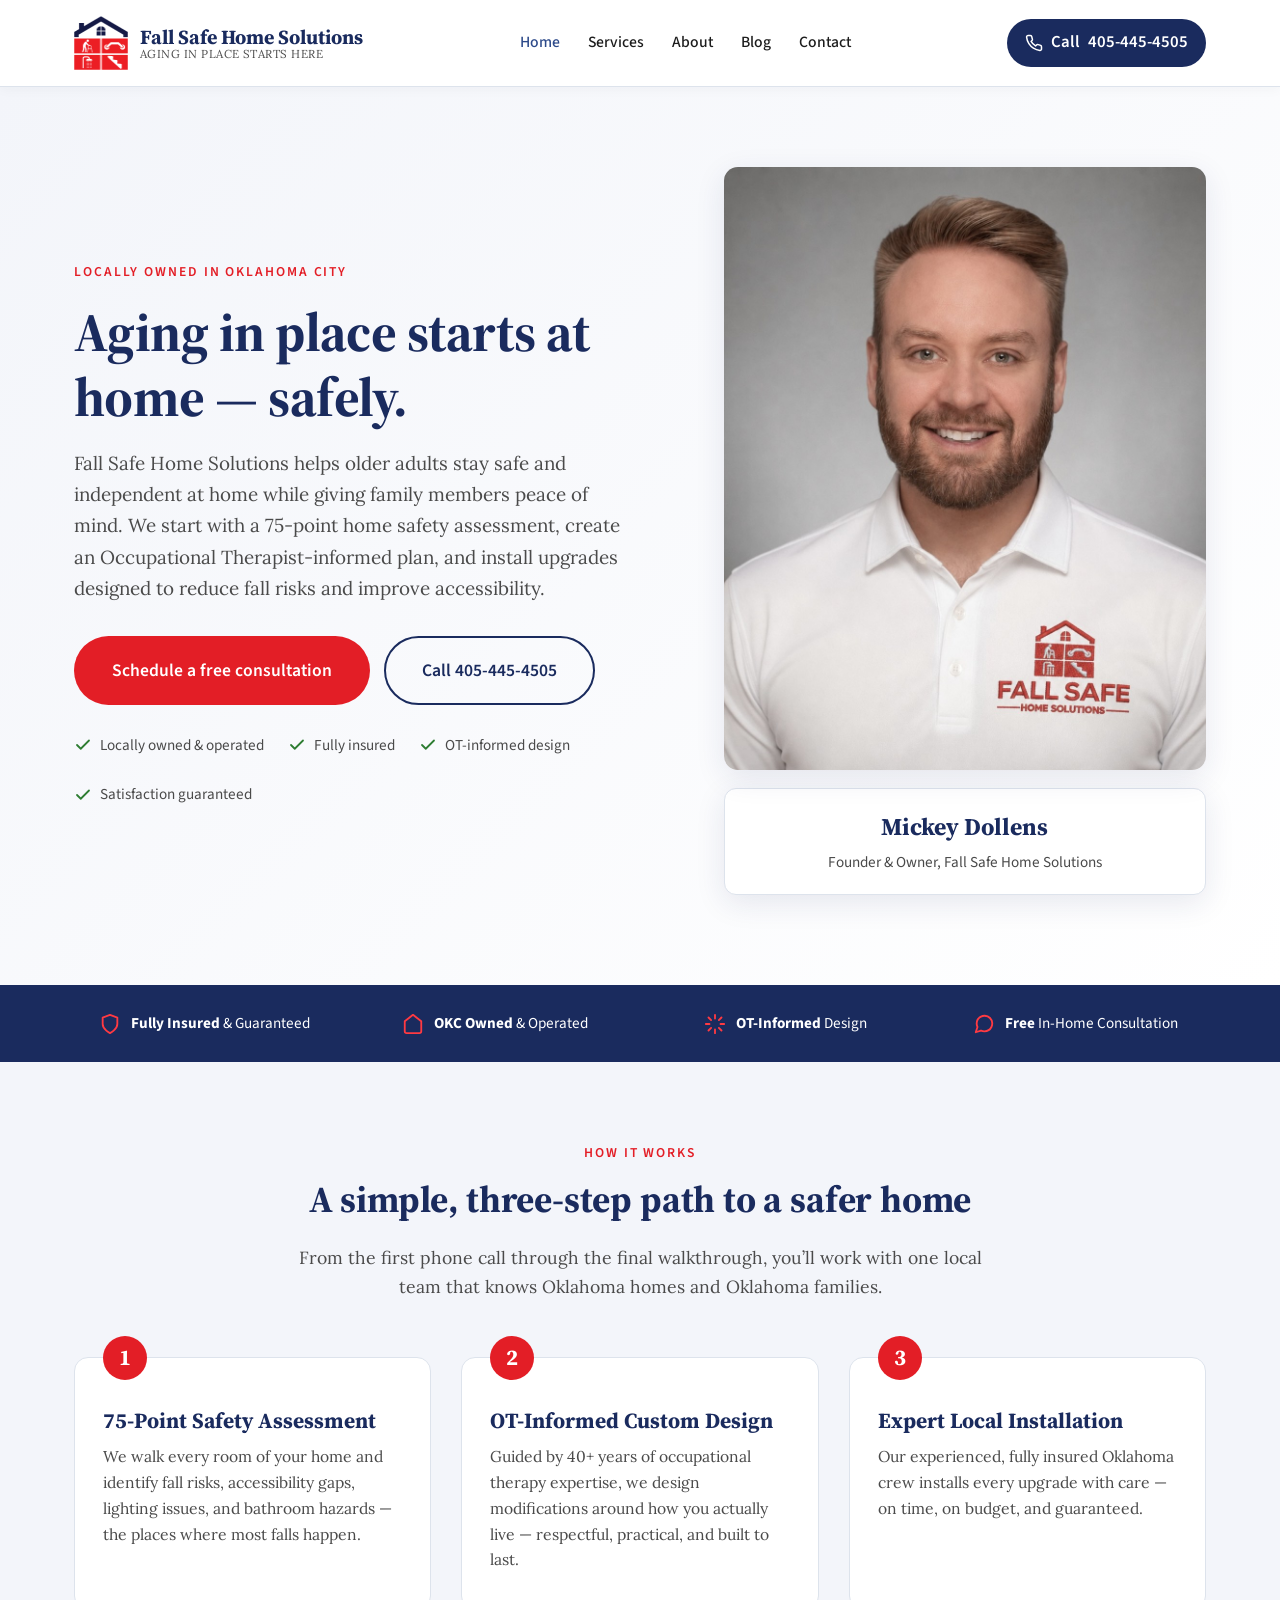
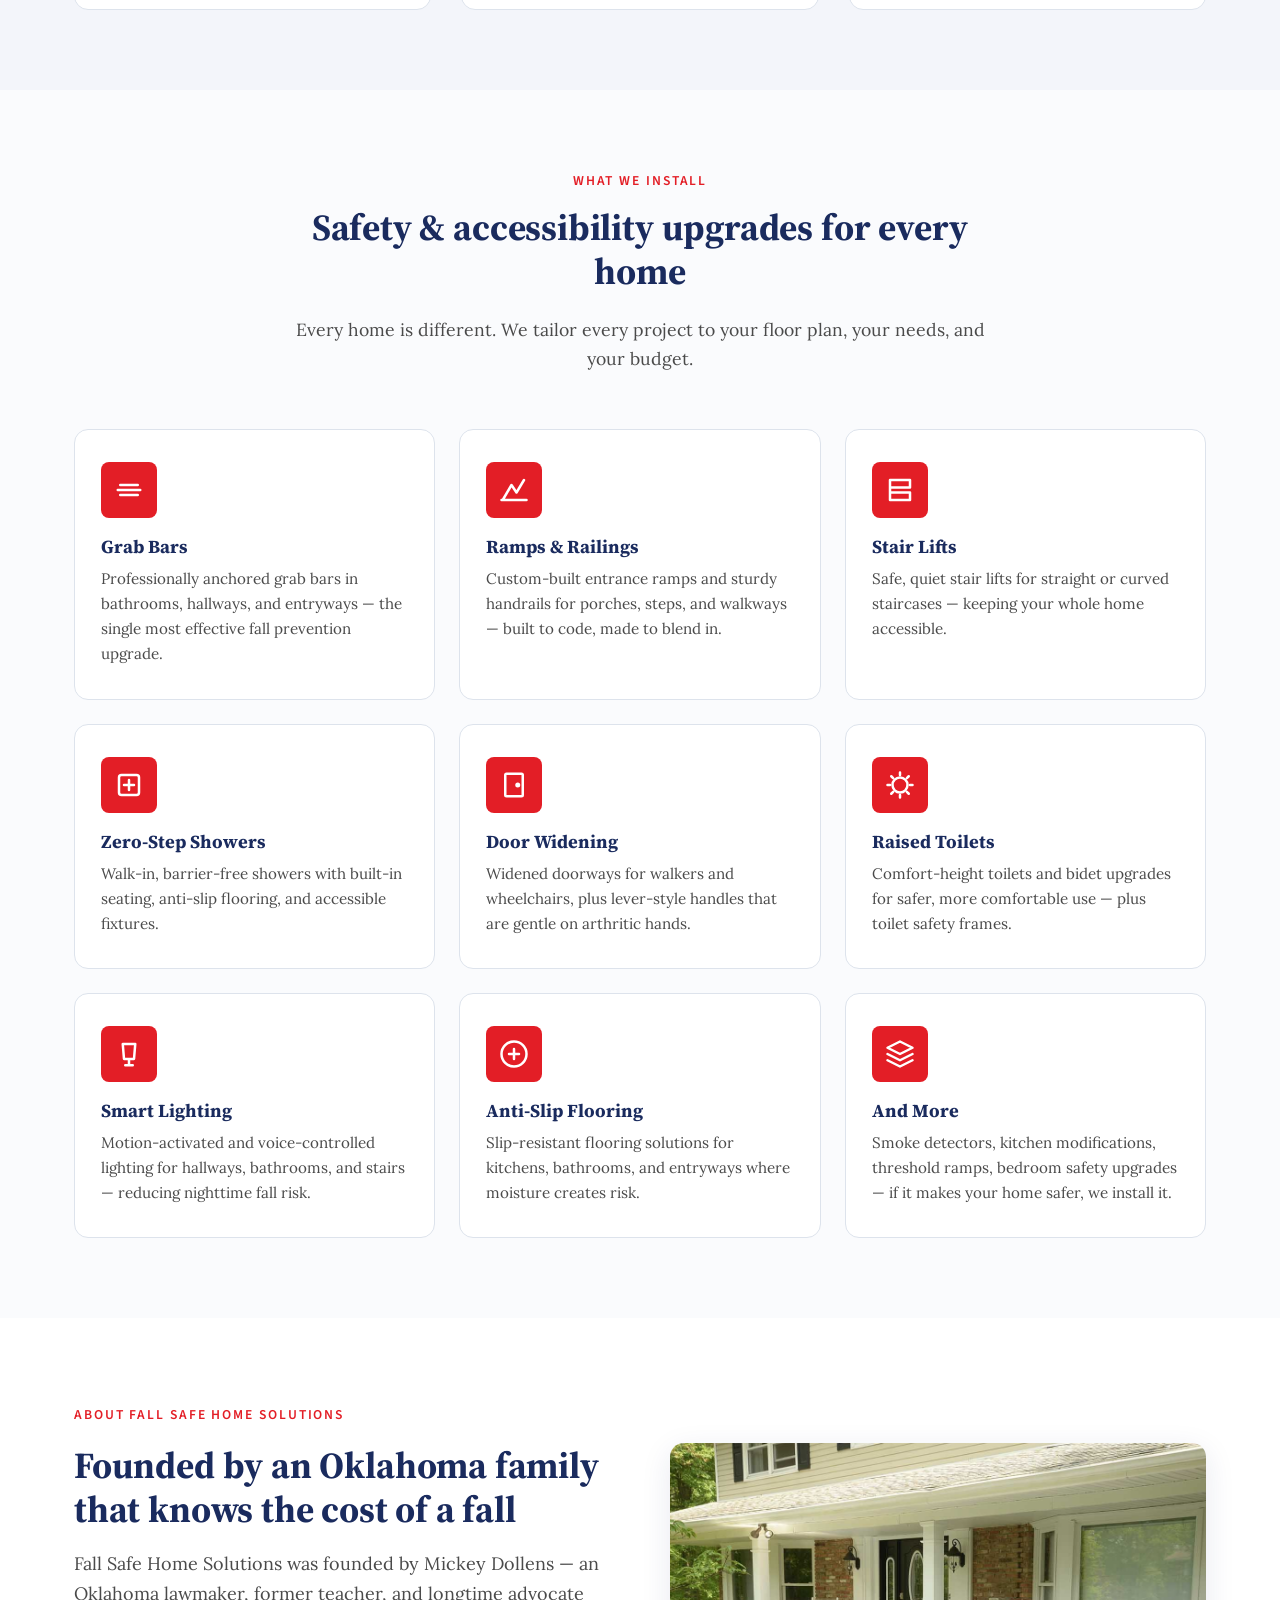
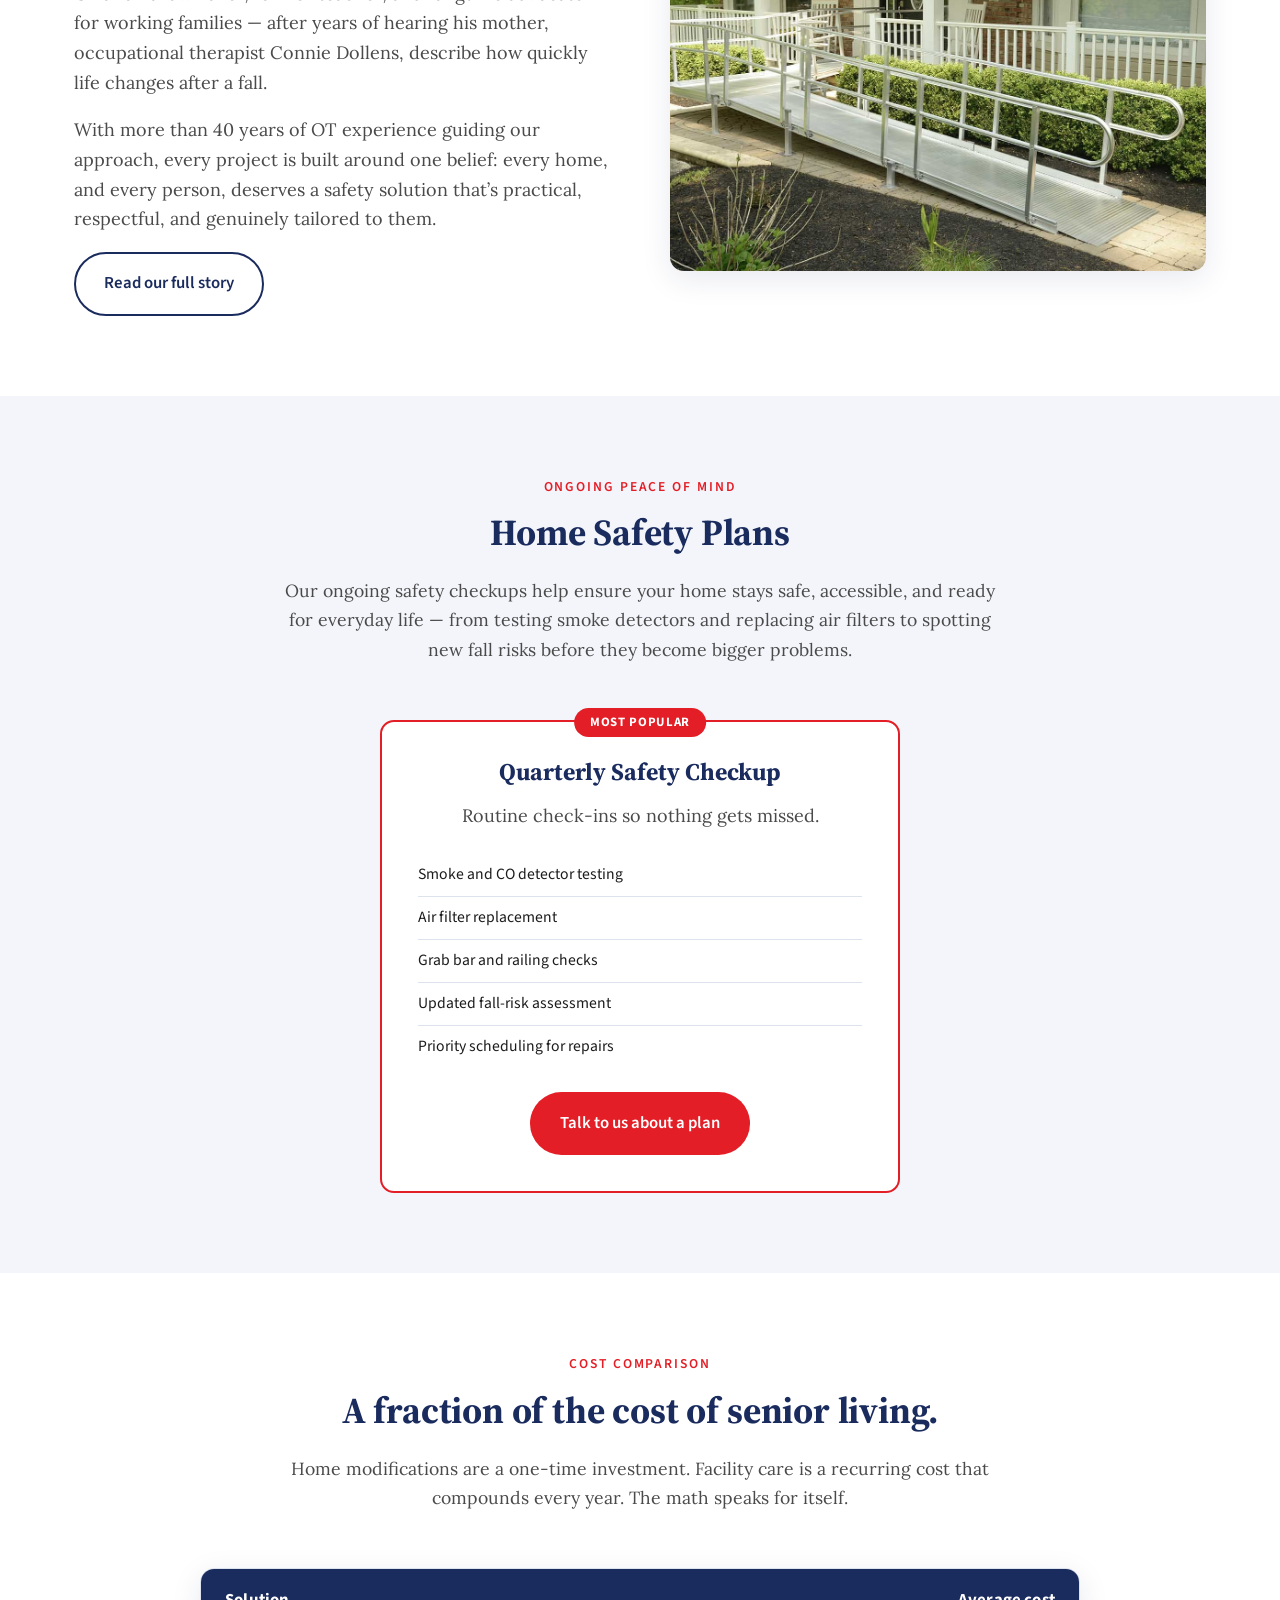
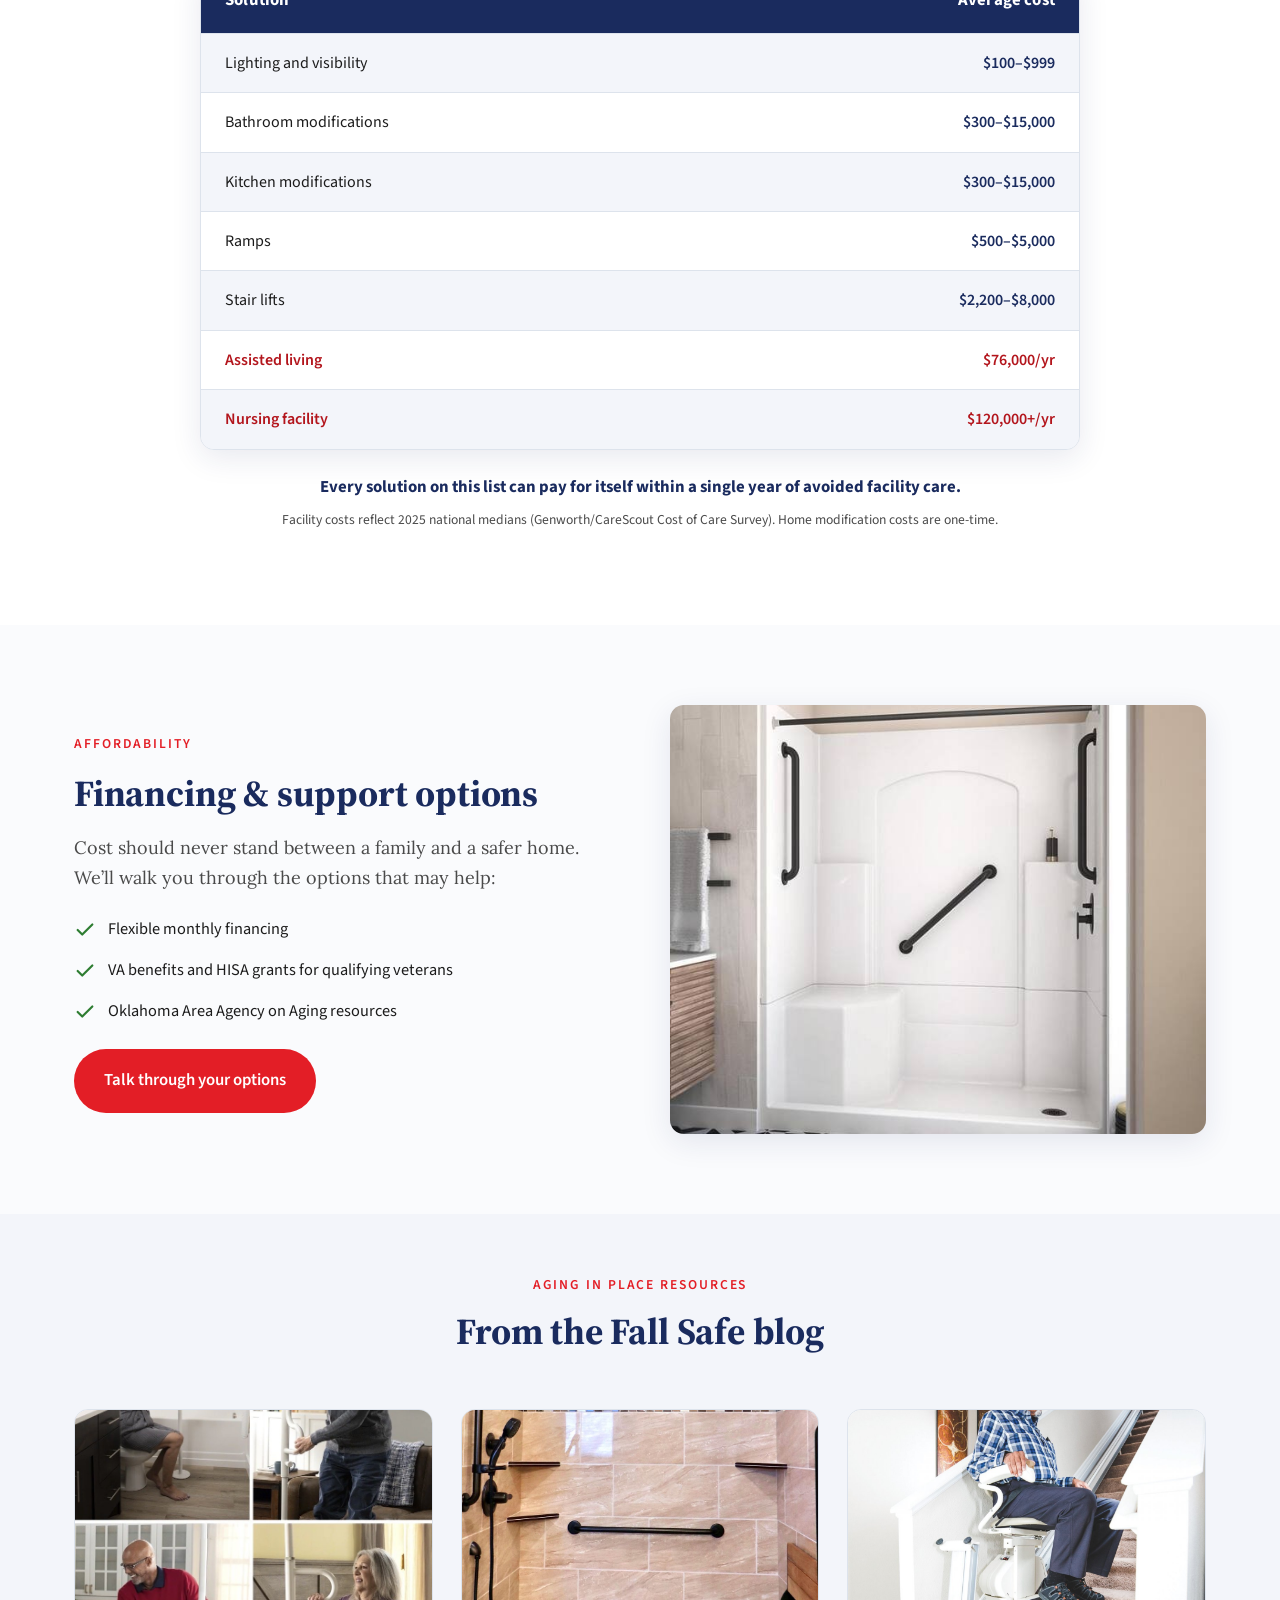
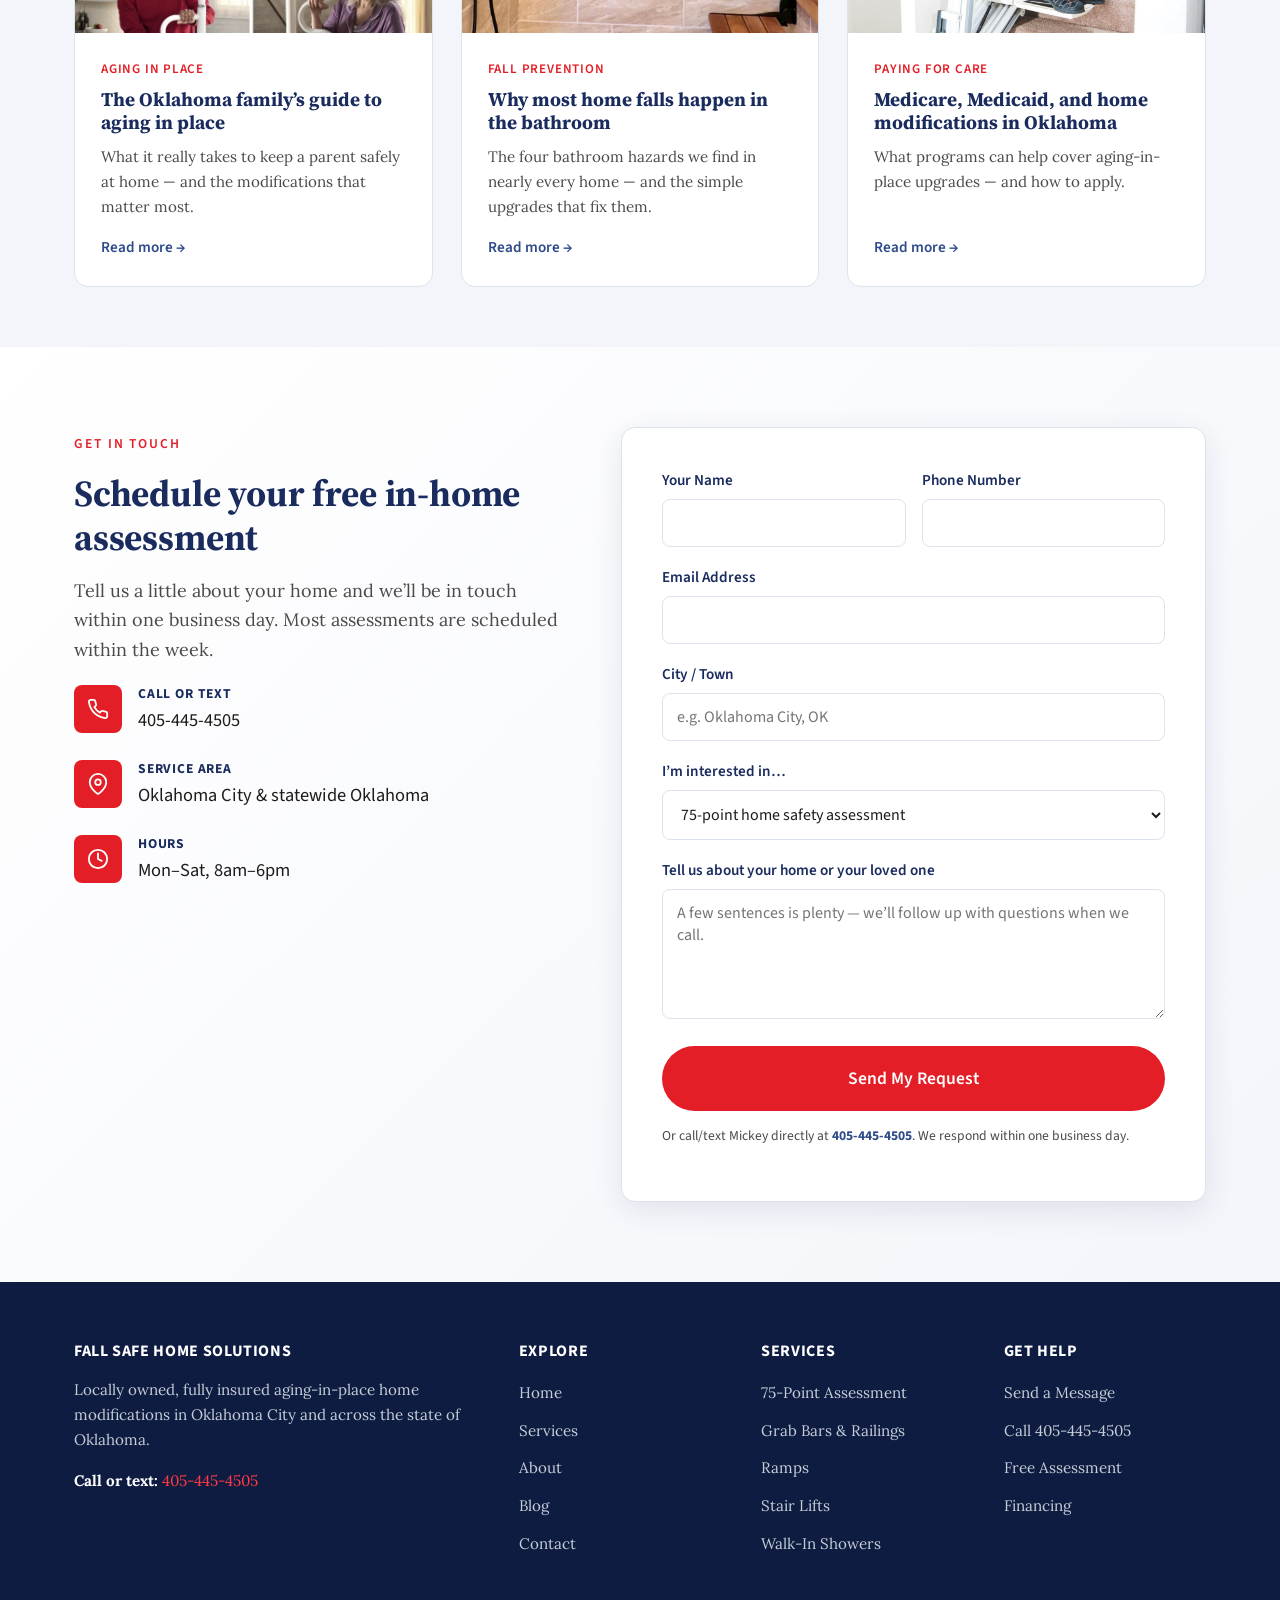
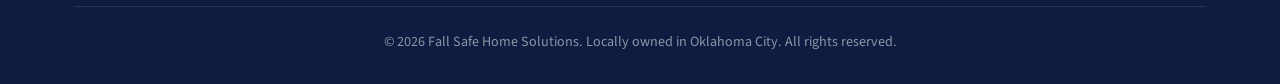
==== commit 476b4f36: "Move Mickey name caption below the headshot so the polo logo is fully visible" ====
--- a/index.html
+++ b/index.html
@@ -133,12 +133,14 @@
       </div>
     </div>
 
-    <div class="hero-image">
-      <img src="images/mickey-headshot.jpg" alt="Mickey Dollens, Founder & Owner of Fall Safe Home Solutions" loading="eager" />
-      <div class="hero-badge">
+    <div class="hero-figure">
+      <div class="hero-image">
+        <img src="images/mickey-headshot.jpg" alt="Mickey Dollens, Founder & Owner of Fall Safe Home Solutions" loading="eager" />
+      </div>
+      <figcaption class="hero-caption">
         <strong>Mickey Dollens</strong>
         <span>Founder &amp; Owner, Fall Safe Home Solutions</span>
-      </div>
+      </figcaption>
     </div>
   </div>
 </section>
--- a/styles.css
+++ b/styles.css
@@ -278,6 +278,32 @@
 }
 .hero-badge strong { display: block; font-size: 1.5rem; color: var(--navy); }
 .hero-badge span { font-size: 0.85rem; color: var(--ink-soft); }
+
+.hero-figure {
+  margin: 0;
+  display: flex;
+  flex-direction: column;
+  gap: 18px;
+}
+.hero-caption {
+  background: var(--cream);
+  padding: 18px 24px;
+  border-radius: 12px;
+  box-shadow: var(--shadow);
+  font-family: "Source Sans 3", system-ui, sans-serif;
+  text-align: center;
+  border: 1px solid var(--line);
+}
+.hero-caption strong {
+  display: block;
+  font-size: 1.5rem;
+  color: var(--navy);
+  font-family: "Source Serif 4", serif;
+}
+.hero-caption span {
+  font-size: 0.95rem;
+  color: var(--ink-soft);
+}
 
 /* ========== TRUST BAR ========== */
 .trust-bar {
